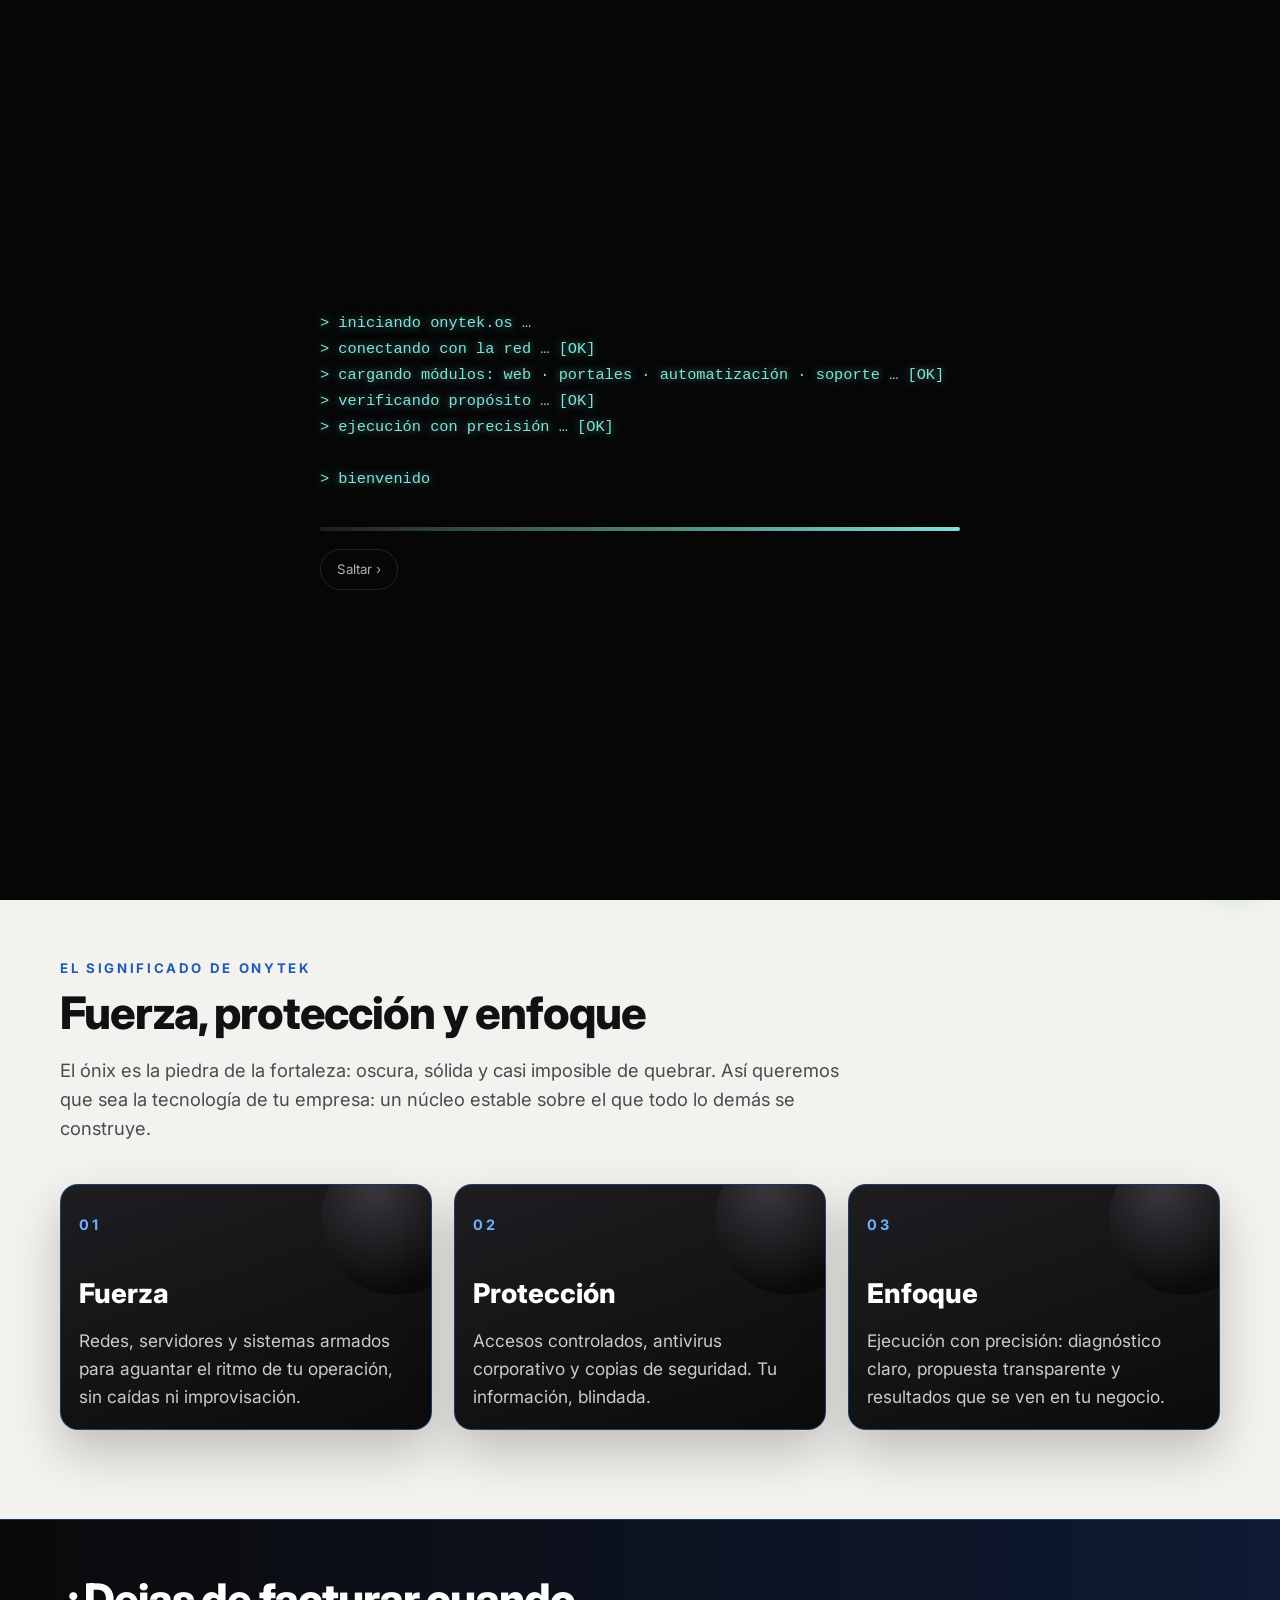
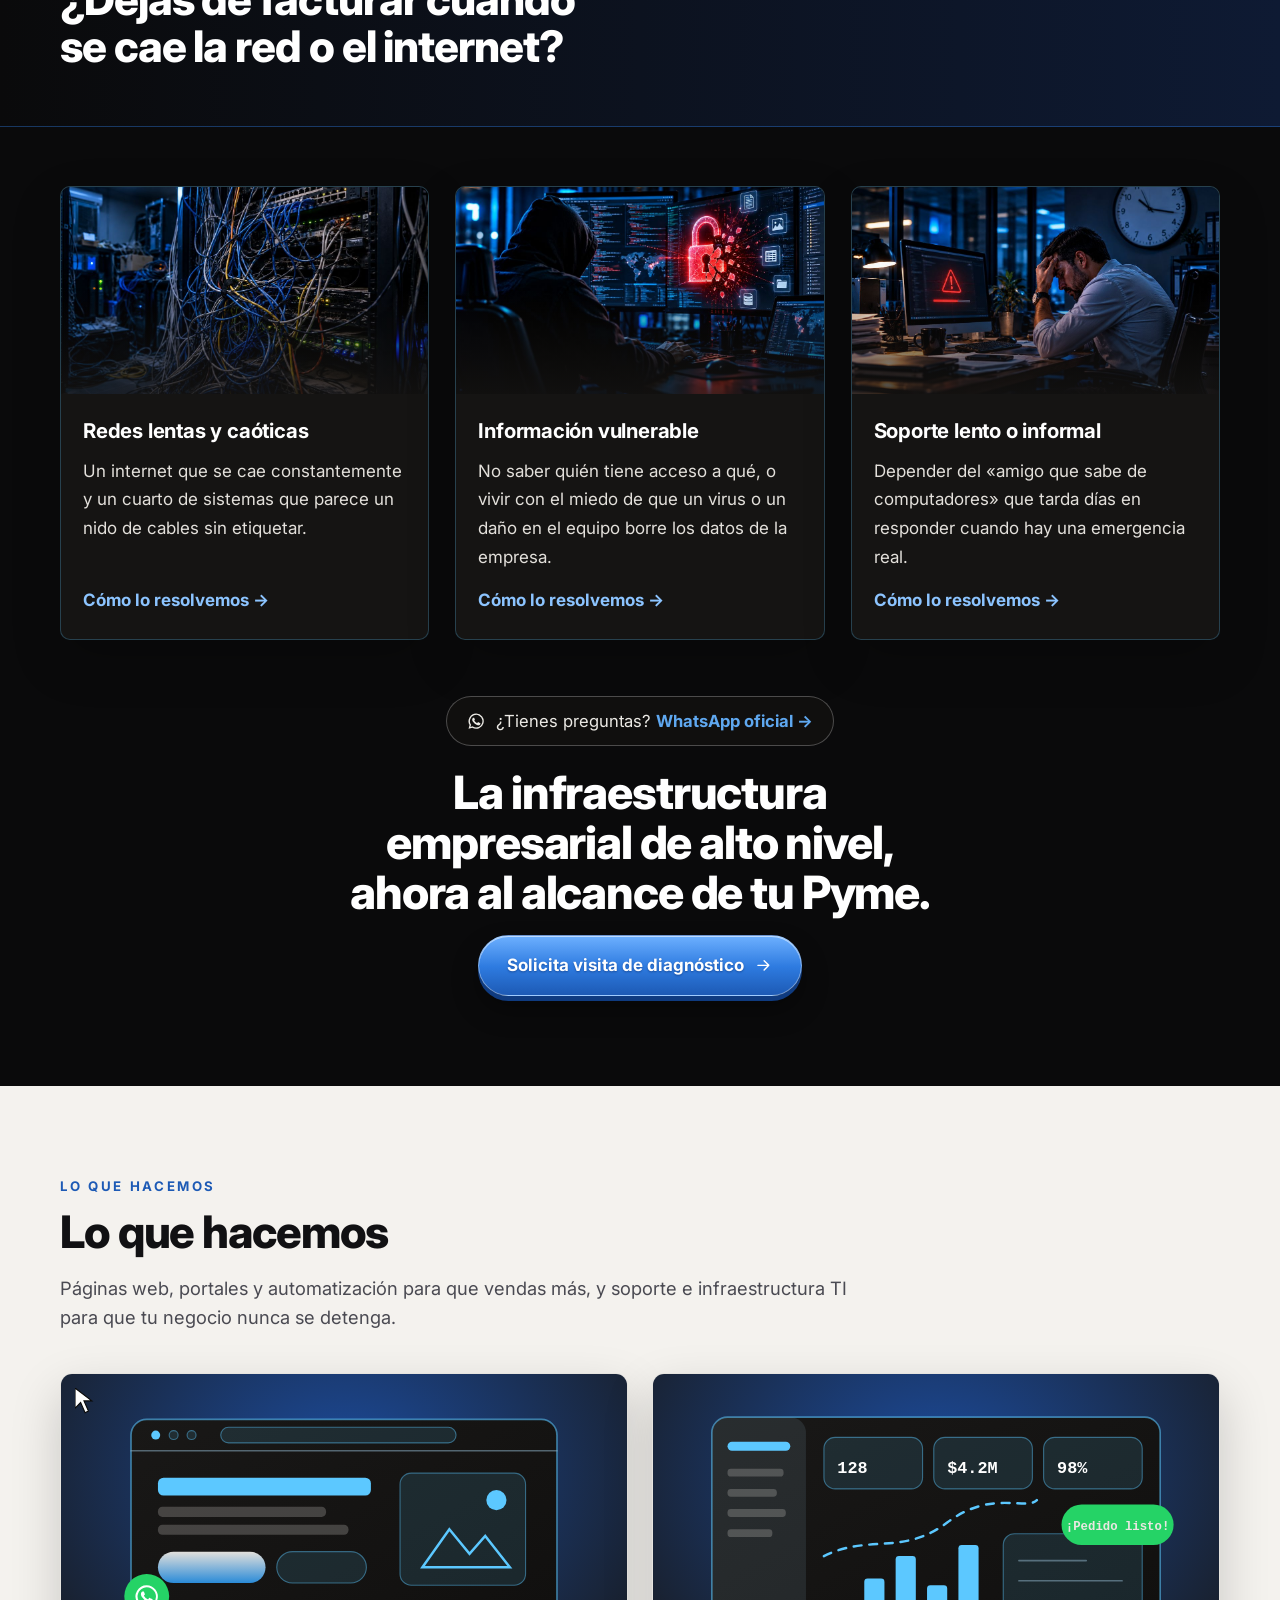
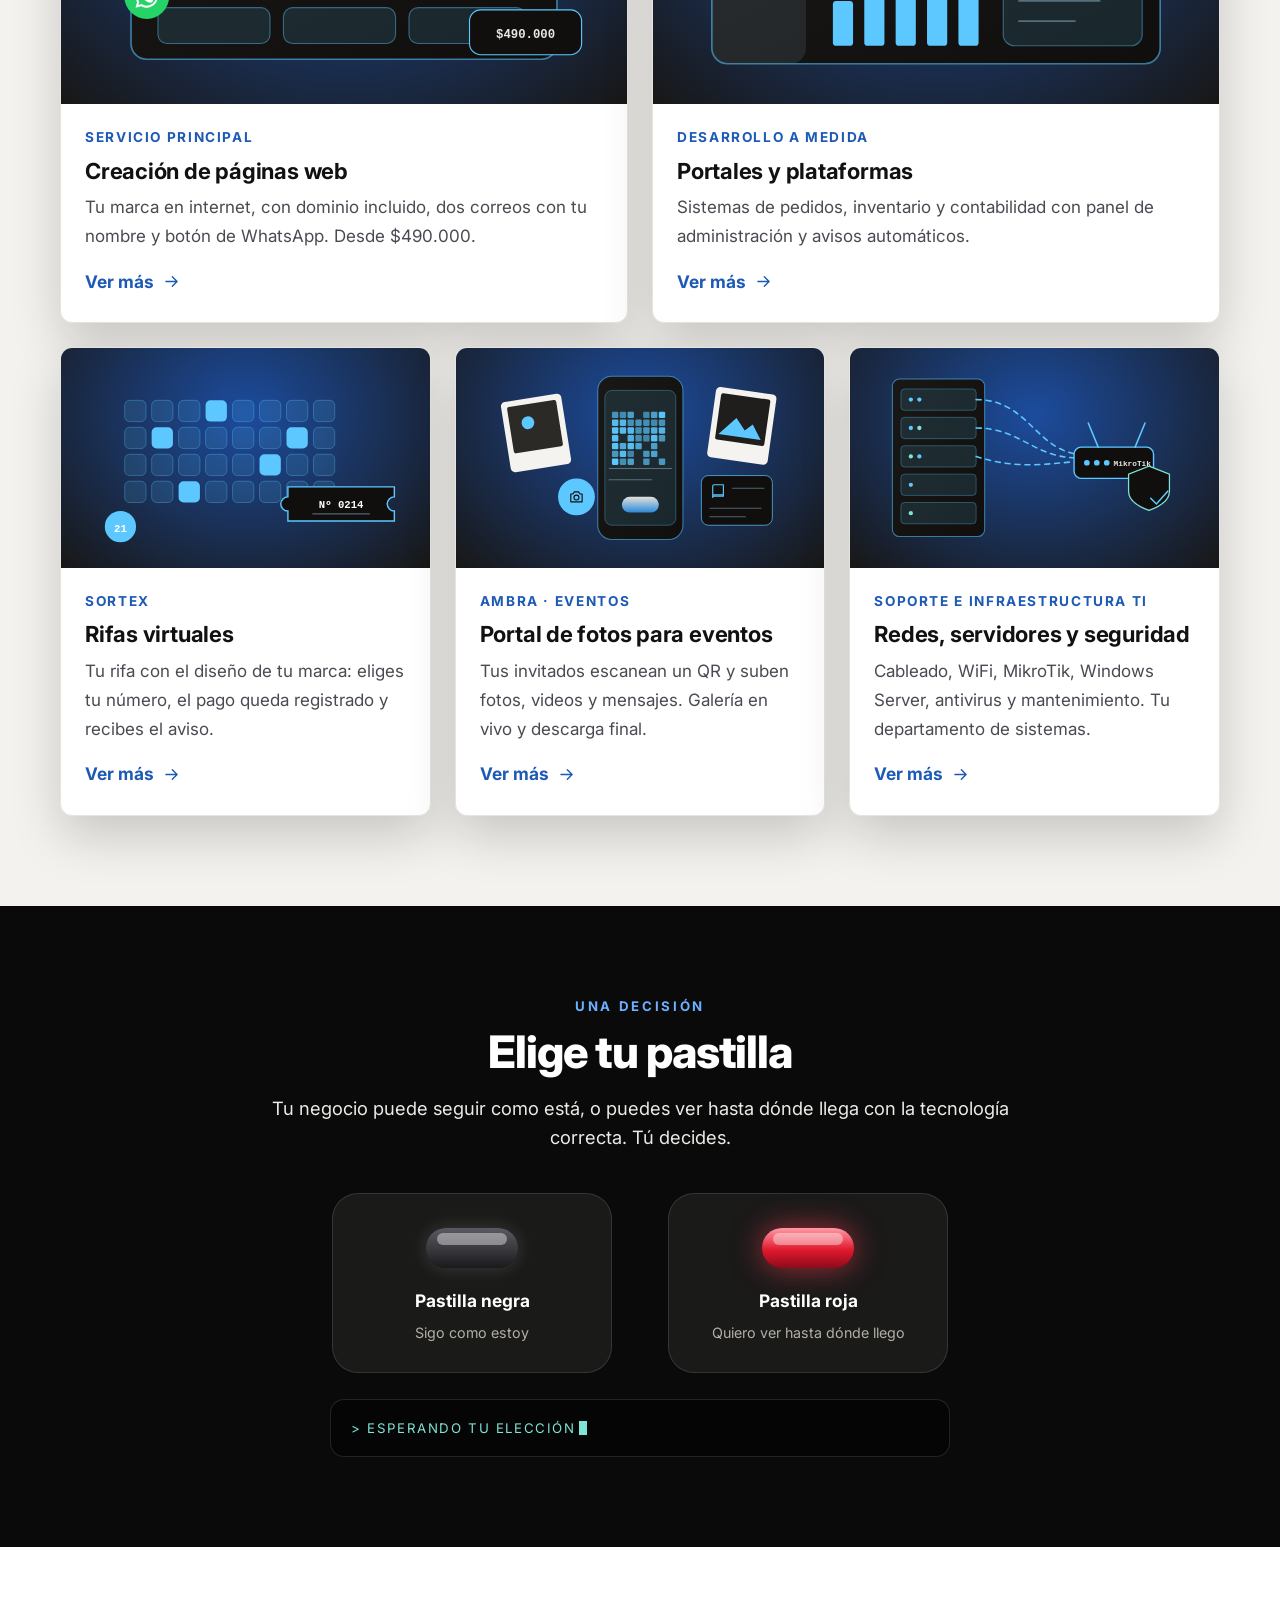
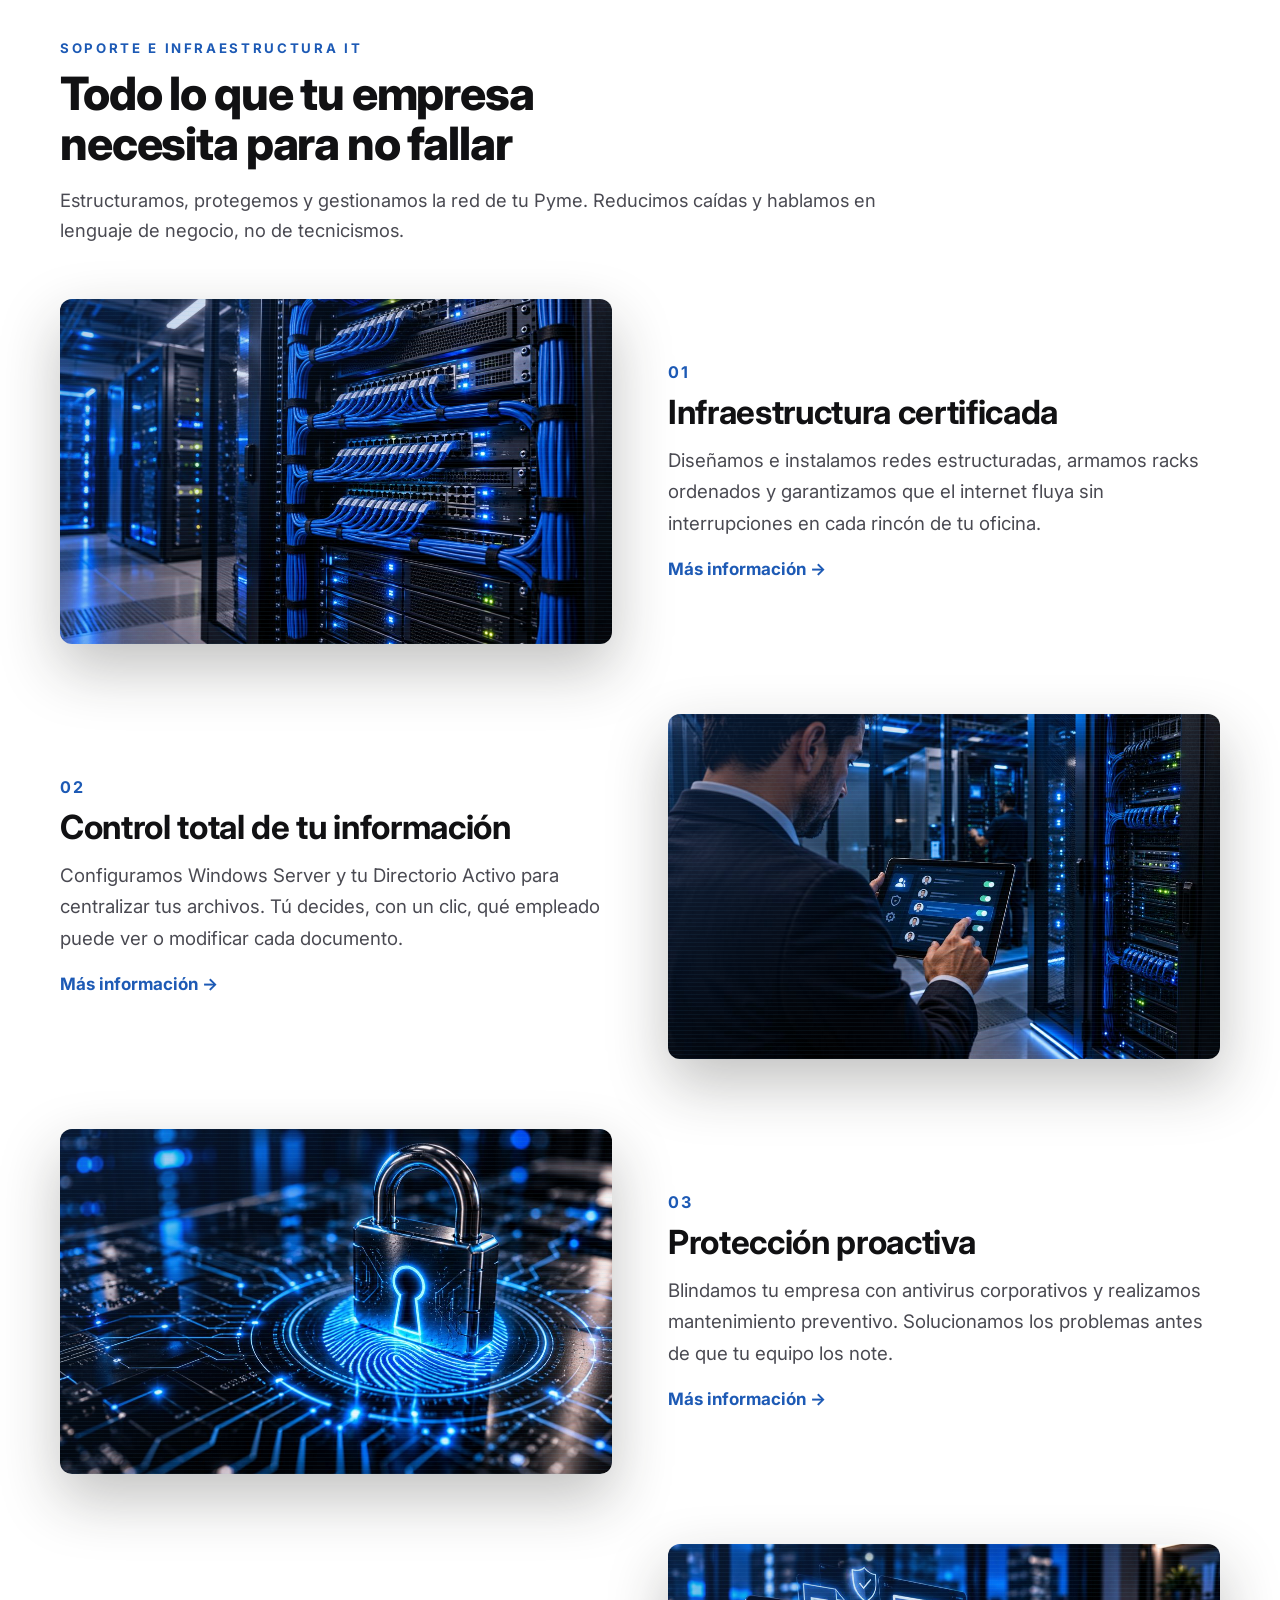
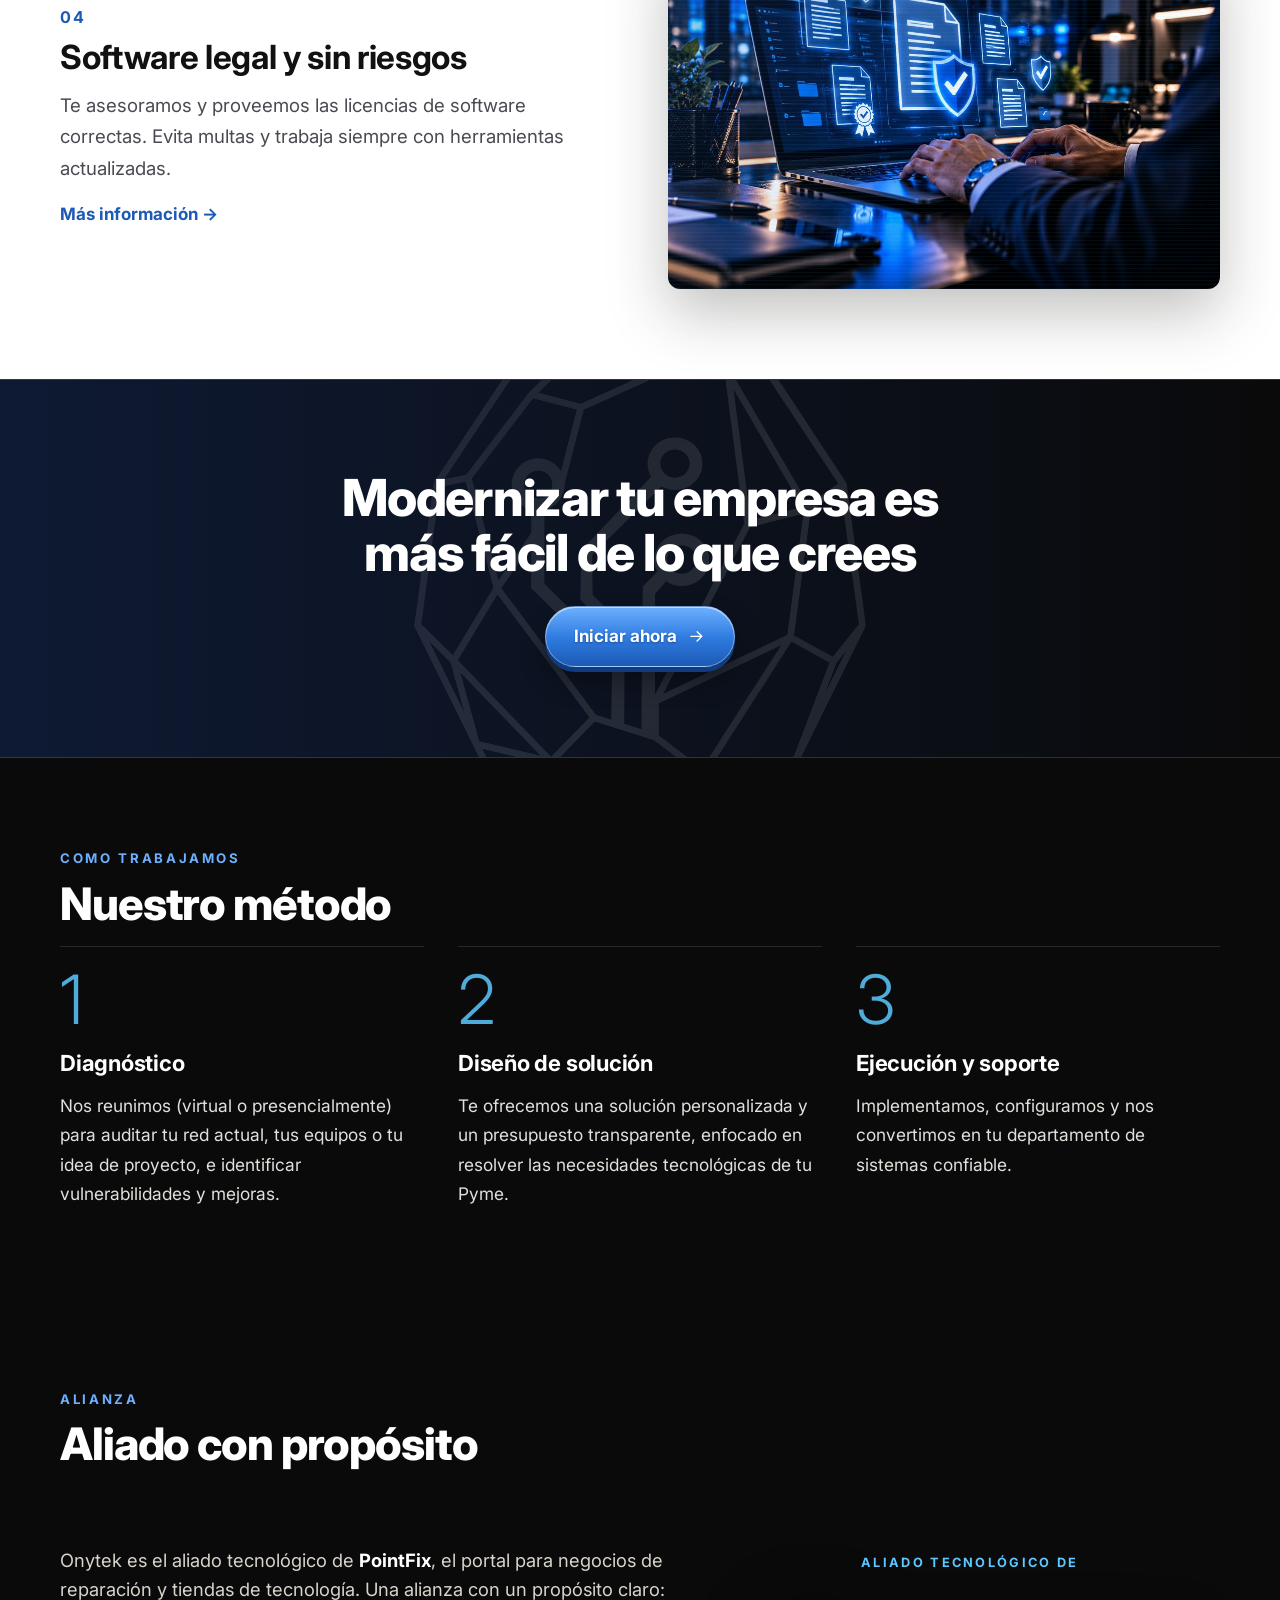
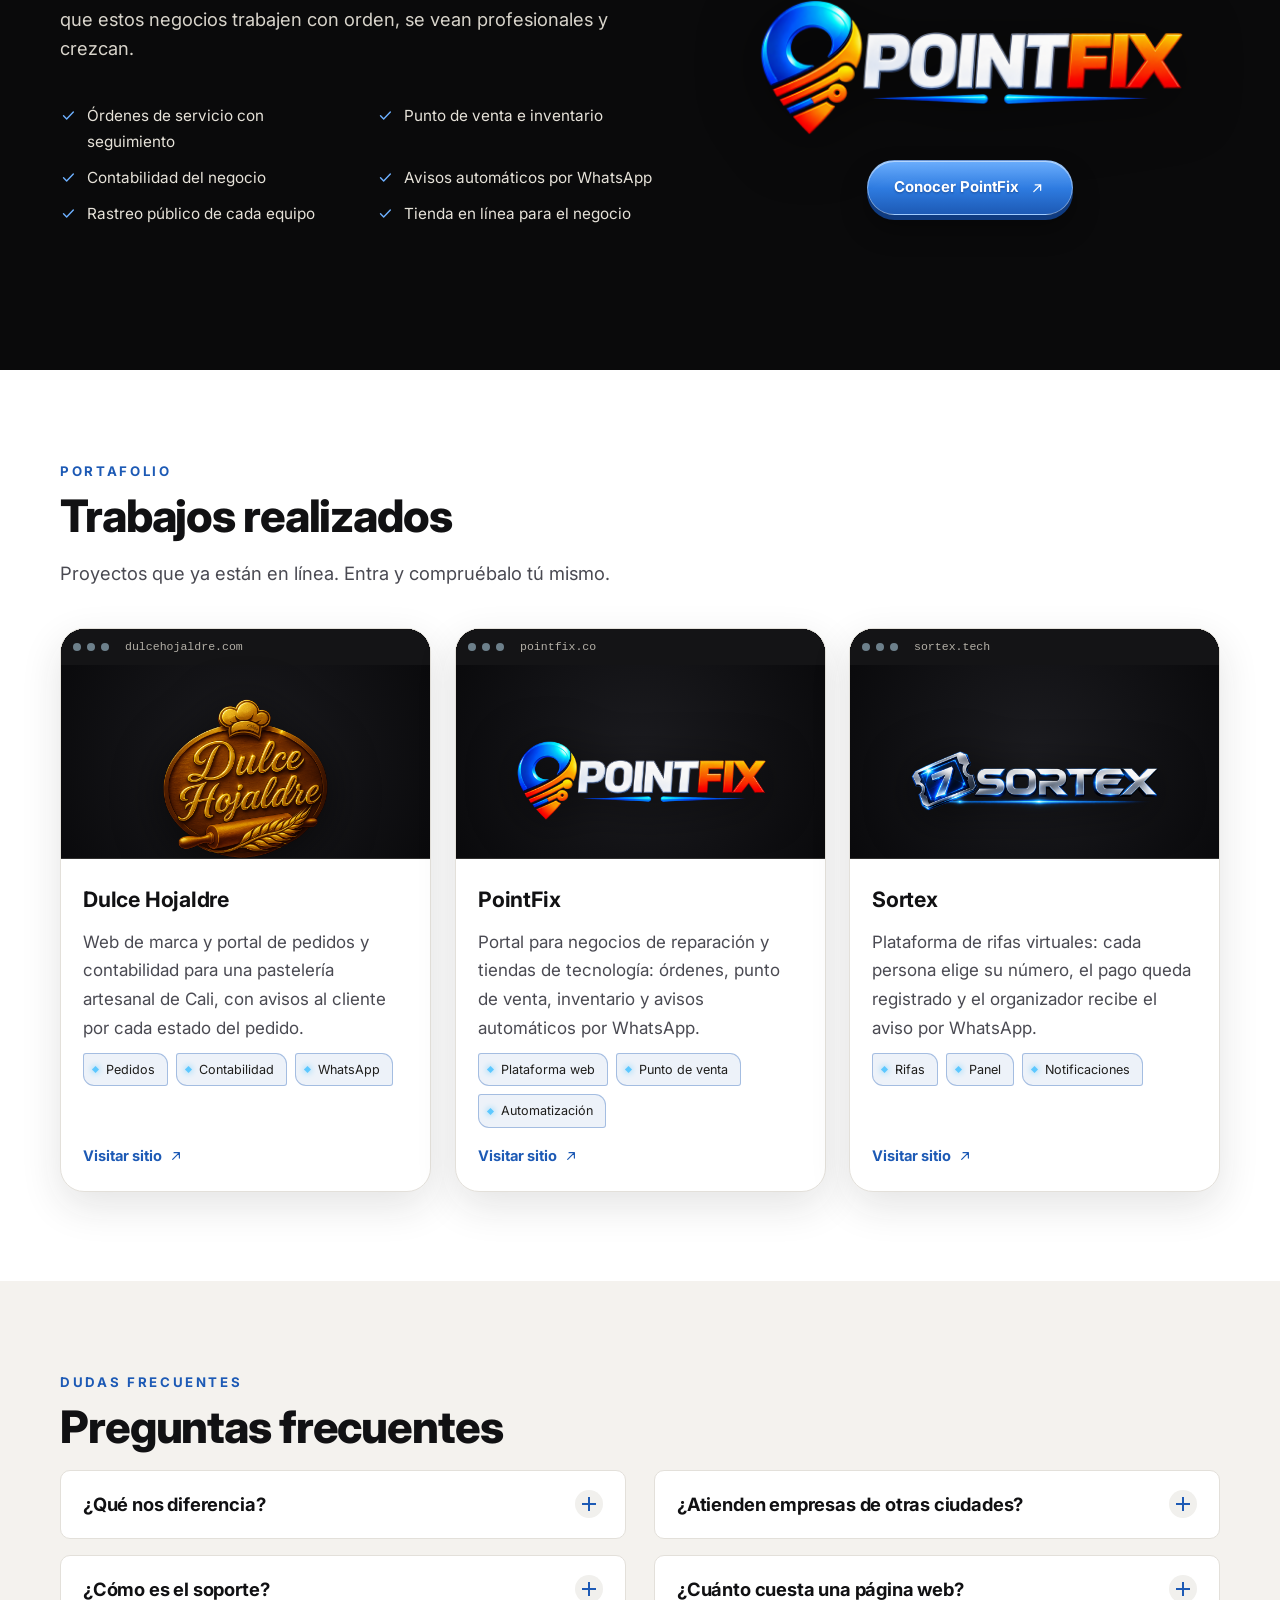
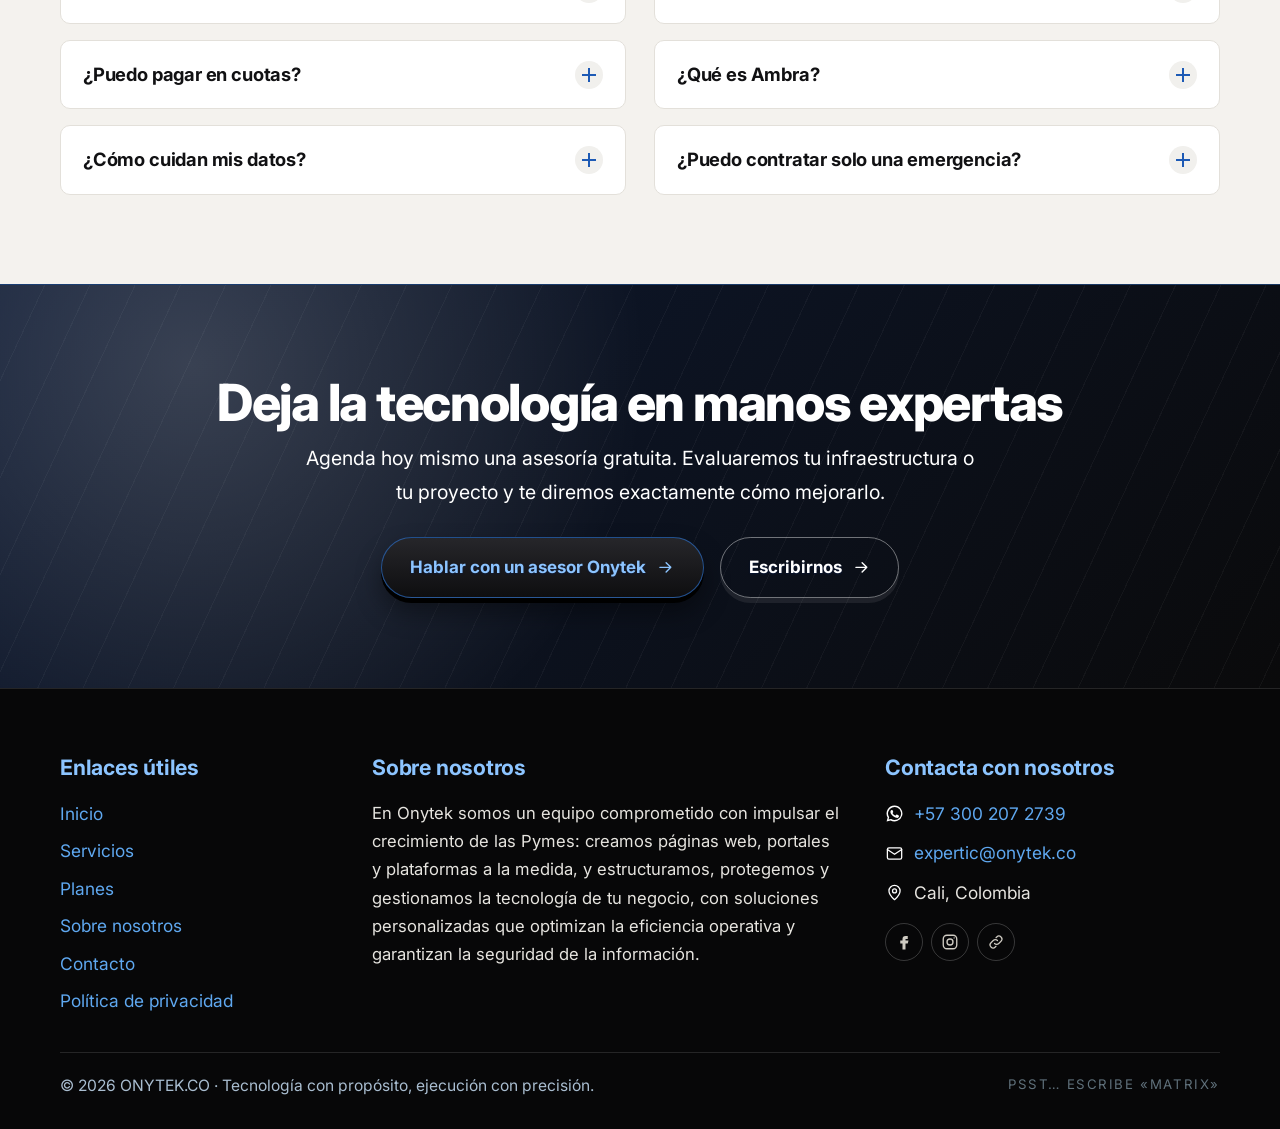
==== index.html @ 522a853d "Add files via upload" ====
<!doctype html>
<html lang="es">
<head>
<meta charset="utf-8">
<meta name="viewport" content="width=device-width,initial-scale=1,viewport-fit=cover">
<title>Onytek · Páginas web, portales y soporte TI para pymes</title>
<meta name="description" content="Onytek crea páginas web, portales a medida, rifas virtuales y portales de fotos para eventos, y da soporte TI e infraestructura a pymes desde Cali.">
<meta name="theme-color" content="#0A0A0B">
<link rel="canonical" href="https://www.onytek.co/">
<link rel="icon" type="image/png" href="assets/favicon.png">
<meta property="og:type" content="website"><meta property="og:title" content="Onytek · Páginas web, portales y soporte TI para pymes"><meta property="og:description" content="Onytek crea páginas web, portales a medida, rifas virtuales y portales de fotos para eventos, y da soporte TI e infraestructura a pymes desde Cali."><meta property="og:image" content="https://www.onytek.co/assets/crystal.png">
<link rel="preconnect" href="https://fonts.googleapis.com"><link rel="preconnect" href="https://fonts.gstatic.com" crossorigin>
<link rel="stylesheet" href="https://fonts.googleapis.com/css2?family=Inter:wght@400;500;600;700&family=display=swap">
<link rel="stylesheet" href="css/style.css">
<script>document.documentElement.className+=' js';</script>
<script type="application/ld+json">{"@context":"https://schema.org","@type":"ProfessionalService","name":"Onytek","url":"https://www.onytek.co/","slogan":"Tecnología con propósito, ejecución con precisión.","telephone":"+573002072739","email":"expertic@onytek.co","address":{"@type":"PostalAddress","addressLocality":"Cali","addressCountry":"CO"},"founder":{"@type":"Person","name":"Fabian Cardona"}}</script>
</head>
<body>
<svg width="0" height="0" style="position:absolute" aria-hidden="true">
  <defs>
    <symbol id="i-globe" viewBox="0 0 24 24" fill="none" stroke="currentColor" stroke-width="1.6" stroke-linecap="round" stroke-linejoin="round"><circle cx="12" cy="12" r="9"/><path d="M3 12h18M12 3c3 3.2 3 14.8 0 18M12 3c-3 3.2-3 14.8 0 18"/></symbol>
    <symbol id="i-portal" viewBox="0 0 24 24" fill="none" stroke="currentColor" stroke-width="1.6" stroke-linecap="round" stroke-linejoin="round"><rect x="3" y="4" width="18" height="16" rx="2"/><path d="M3 9h18M8 14h3M8 17h6M15 13l2 2 3-4"/></symbol>
    <symbol id="i-ticket" viewBox="0 0 24 24" fill="none" stroke="currentColor" stroke-width="1.6" stroke-linecap="round" stroke-linejoin="round"><path d="M3 8a2 2 0 0 0 0 4v0a2 2 0 0 1 0 4v1a1 1 0 0 0 1 1h16a1 1 0 0 0 1-1v-1a2 2 0 0 1 0-4v0a2 2 0 0 0 0-4V7a1 1 0 0 0-1-1H4a1 1 0 0 0-1 1z"/><path d="M14 6v2M14 11v2M14 16v2"/></symbol>
    <symbol id="i-shield" viewBox="0 0 24 24" fill="none" stroke="currentColor" stroke-width="1.6" stroke-linecap="round" stroke-linejoin="round"><path d="M12 3l8 3v6c0 4.500-3.400 8-8 9-4.600-1-8-4.500-8-9V6z"/><path d="M9 12l2 2 4-4"/></symbol>
    <symbol id="i-arrow" viewBox="0 0 24 24" fill="none" stroke="currentColor" stroke-width="1.8" stroke-linecap="round" stroke-linejoin="round"><path d="M5 12h14M13 6l6 6-6 6"/></symbol>
    <symbol id="i-wa" viewBox="0 0 24 24" fill="currentColor"><path d="M12 2a10 10 0 0 0-8.600 15.100L2 22l5-1.300A10 10 0 1 0 12 2zm0 18.200a8.200 8.200 0 0 1-4.200-1.200l-.3-.2-3 .8.8-2.900-.2-.3A8.200 8.200 0 1 1 12 20.200zm4.500-6.100c-.2-.1-1.500-.7-1.700-.8s-.4-.1-.6.100-.7.800-.8 1-.3.200-.5.100a6.700 6.700 0 0 1-3.300-2.900c-.3-.4.2-.4.7-1.300a.5.5 0 0 0 0-.5l-.8-1.900c-.2-.5-.4-.4-.6-.4h-.5a1 1 0 0 0-.7.300 3 3 0 0 0-.9 2.200 5.200 5.200 0 0 0 1.100 2.800 11.800 11.800 0 0 0 4.500 4c1.700.7 2.300.8 3.200.7a2.700 2.700 0 0 0 1.800-1.300 2.200 2.200 0 0 0 .2-1.300c-.1-.1-.3-.2-.5-.3z"/></symbol>
    <symbol id="i-mail" viewBox="0 0 24 24" fill="none" stroke="currentColor" stroke-width="1.6" stroke-linecap="round" stroke-linejoin="round"><rect x="3" y="5" width="18" height="14" rx="2"/><path d="M3 7l9 6 9-6"/></symbol>
    <symbol id="i-pin" viewBox="0 0 24 24" fill="none" stroke="currentColor" stroke-width="1.6" stroke-linecap="round" stroke-linejoin="round"><path d="M12 21s7-6.100 7-11a7 7 0 0 0-14 0c0 4.900 7 11 7 11z"/><circle cx="12" cy="10" r="2.500"/></symbol>
    <symbol id="i-link" viewBox="0 0 24 24" fill="none" stroke="currentColor" stroke-width="1.6" stroke-linecap="round" stroke-linejoin="round"><path d="M10 14a4 4 0 0 0 5.700 0l3-3a4 4 0 0 0-5.700-5.700l-1 1"/><path d="M14 10a4 4 0 0 0-5.700 0l-3 3a4 4 0 0 0 5.700 5.700l1-1"/></symbol>
    <symbol id="i-check" viewBox="0 0 24 24" fill="none" stroke="currentColor" stroke-width="2" stroke-linecap="round" stroke-linejoin="round"><path d="M5 12.500l4.500 4.500L19 7"/></symbol>
    <symbol id="i-ext" viewBox="0 0 24 24" fill="none" stroke="currentColor" stroke-width="1.8" stroke-linecap="round" stroke-linejoin="round"><path d="M7 17L17 7M9 7h8v8"/></symbol>
    <symbol id="i-bolt" viewBox="0 0 24 24" fill="none" stroke="currentColor" stroke-width="1.7" stroke-linecap="round" stroke-linejoin="round"><path d="M13 2L4 14h7l-1 8 9-12h-7z"/></symbol>
    <symbol id="i-rack" viewBox="0 0 24 24" fill="none" stroke="currentColor" stroke-width="1.6" stroke-linecap="round" stroke-linejoin="round"><rect x="4" y="3" width="16" height="5" rx="1"/><rect x="4" y="10" width="16" height="5" rx="1"/><rect x="4" y="17" width="16" height="4" rx="1"/><path d="M7 5.5h.01M7 12.5h.01M7 19h.01"/></symbol>
    <symbol id="i-router" viewBox="0 0 24 24" fill="none" stroke="currentColor" stroke-width="1.6" stroke-linecap="round" stroke-linejoin="round"><rect x="3" y="13" width="18" height="7" rx="2"/><path d="M7 16.5h.01M11 16.5h.01M8 13V9M16 13V9M5 6a10 10 0 0 1 14 0"/></symbol>
    <symbol id="i-key" viewBox="0 0 24 24" fill="none" stroke="currentColor" stroke-width="1.6" stroke-linecap="round" stroke-linejoin="round"><circle cx="8" cy="12" r="4"/><path d="M12 12h9M18 12v3M15 12v2"/></symbol>
    <symbol id="i-bug" viewBox="0 0 24 24" fill="none" stroke="currentColor" stroke-width="1.6" stroke-linecap="round" stroke-linejoin="round"><path d="M8 8a4 4 0 0 1 8 0v6a4 4 0 0 1-8 0zM8 11H4M20 11h-4M8 15H4M20 15h-4M12 10v8M9 4l1.500 2M15 4l-1.500 2"/></symbol>
    <symbol id="i-lic" viewBox="0 0 24 24" fill="none" stroke="currentColor" stroke-width="1.6" stroke-linecap="round" stroke-linejoin="round"><rect x="4" y="3" width="16" height="18" rx="2"/><path d="M8 8h8M8 12h8M8 16h4"/></symbol>
    <symbol id="i-pc" viewBox="0 0 24 24" fill="none" stroke="currentColor" stroke-width="1.6" stroke-linecap="round" stroke-linejoin="round"><rect x="3" y="4" width="18" height="12" rx="2"/><path d="M8 20h8M12 16v4"/></symbol>
    <symbol id="i-qr" viewBox="0 0 24 24" fill="none" stroke="currentColor" stroke-width="1.6" stroke-linecap="round" stroke-linejoin="round"><rect x="3" y="3" width="7" height="7"/><rect x="14" y="3" width="7" height="7"/><rect x="3" y="14" width="7" height="7"/><path d="M14 14h3v3h-3zM20 14v.01M14 20h3M20 17v4"/></symbol>
    <symbol id="i-cam" viewBox="0 0 24 24" fill="none" stroke="currentColor" stroke-width="1.6" stroke-linecap="round" stroke-linejoin="round"><path d="M4 8h3l2-3h6l2 3h3v11H4z"/><circle cx="12" cy="13" r="3.500"/></symbol>
    <symbol id="i-chart" viewBox="0 0 24 24" fill="none" stroke="currentColor" stroke-width="1.6" stroke-linecap="round" stroke-linejoin="round"><path d="M4 20V4M4 20h16M8 16v-5M12 16V8M16 16v-7"/></symbol>
    <symbol id="i-bell" viewBox="0 0 24 24" fill="none" stroke="currentColor" stroke-width="1.6" stroke-linecap="round" stroke-linejoin="round"><path d="M6 17v-6a6 6 0 0 1 12 0v6l2 2H4zM10 21h4"/></symbol>
    <symbol id="i-coin" viewBox="0 0 24 24" fill="none" stroke="currentColor" stroke-width="1.6" stroke-linecap="round" stroke-linejoin="round"><circle cx="12" cy="12" r="9"/><path d="M12 7v10M9.500 9.500c0-1 1-1.700 2.500-1.700s2.500.7 2.500 1.700-1 1.500-2.500 1.700-2.500.8-2.500 2 1 1.800 2.500 1.800 2.500-.7 2.500-1.800"/></symbol>
    <symbol id="i-mobile" viewBox="0 0 24 24" fill="none" stroke="currentColor" stroke-width="1.6" stroke-linecap="round" stroke-linejoin="round"><rect x="7" y="2" width="10" height="20" rx="2"/><path d="M11 18h2"/></symbol>
    <symbol id="i-search" viewBox="0 0 24 24" fill="none" stroke="currentColor" stroke-width="1.6" stroke-linecap="round" stroke-linejoin="round"><circle cx="11" cy="11" r="7"/><path d="M20 20l-4-4"/></symbol>
    <symbol id="i-users" viewBox="0 0 24 24" fill="none" stroke="currentColor" stroke-width="1.6" stroke-linecap="round" stroke-linejoin="round"><circle cx="9" cy="8" r="3.500"/><path d="M2 20a7 7 0 0 1 14 0M17 5a3.500 3.500 0 0 1 0 6.500M22 20a6 6 0 0 0-4-5.600"/></symbol>
    <symbol id="i-zip" viewBox="0 0 24 24" fill="none" stroke="currentColor" stroke-width="1.6" stroke-linecap="round" stroke-linejoin="round"><path d="M12 3v12M7 11l5 5 5-5M4 21h16"/></symbol>
    <symbol id="i-slide" viewBox="0 0 24 24" fill="none" stroke="currentColor" stroke-width="1.6" stroke-linecap="round" stroke-linejoin="round"><rect x="3" y="4" width="18" height="12" rx="2"/><path d="M7 20h10M12 16v4M10 8l5 3-5 3z"/></symbol>
    <symbol id="i-book" viewBox="0 0 24 24" fill="none" stroke="currentColor" stroke-width="1.6" stroke-linecap="round" stroke-linejoin="round"><path d="M4 5a2 2 0 0 1 2-2h13v16H6a2 2 0 0 0-2 2zM4 19a2 2 0 0 1 2-2h13"/></symbol>
    <symbol id="i-lock" viewBox="0 0 24 24" fill="none" stroke="currentColor" stroke-width="1.6" stroke-linecap="round" stroke-linejoin="round"><rect x="5" y="11" width="14" height="10" rx="2"/><path d="M8 11V8a4 4 0 0 1 8 0v3"/></symbol>
    <symbol id="i-store" viewBox="0 0 24 24" fill="none" stroke="currentColor" stroke-width="1.6" stroke-linecap="round" stroke-linejoin="round"><path d="M4 9l1.500-5h13L20 9M4 9v11h16V9M4 9a3 3 0 0 0 5.300 2 3 3 0 0 0 5.400 0A3 3 0 0 0 20 9M10 20v-5h4v5"/></symbol>
    <symbol id="i-wifi" viewBox="0 0 24 24" fill="none" stroke="currentColor" stroke-width="1.6" stroke-linecap="round" stroke-linejoin="round"><path d="M2 9a15 15 0 0 1 20 0M5 12.500a10 10 0 0 1 14 0M8.500 16a5 5 0 0 1 7 0M12 19.500h.01"/></symbol>
    <linearGradient id="gN" x1="0" y1="0" x2="1" y2="1"><stop offset="0" stop-color="#191817"/><stop offset="1" stop-color="#100F0E"/></linearGradient>
    <linearGradient id="gB" x1="0" y1="0" x2="0" y2="1"><stop offset="0" stop-color="#E3E0DB"/><stop offset="1" stop-color="#2A8BD8"/></linearGradient>
  <symbol id="i-fb" viewBox="0 0 24 24" fill="currentColor"><path d="M14 8h3V4h-3a4 4 0 0 0-4 4v2H7v4h3v8h4v-8h3l1-4h-4V8.500c0-.3.200-.5.500-.5z"/></symbol>
<symbol id="i-ig" viewBox="0 0 24 24" fill="none" stroke="currentColor" stroke-width="1.8" stroke-linecap="round" stroke-linejoin="round"><rect x="3" y="3" width="18" height="18" rx="5"/><circle cx="12" cy="12" r="4"/><path d="M17.500 6.500h.01"/></symbol>
</defs>
</svg>
<a class="skip" href="#contenido">Saltar al contenido</a>
<div id="boot" role="status" aria-live="polite" hidden><div class="boot-in"><pre id="bootlog" aria-hidden="true"></pre><div class="boot-bar" aria-hidden="true"><i id="bootbar"></i></div><button id="bootskip" type="button">Saltar ›</button></div></div>
<canvas id="rain" aria-hidden="true"></canvas><div class="veil" aria-hidden="true"></div><div class="spot" id="spot" aria-hidden="true"></div><div class="topbar" id="topbar" aria-hidden="true"><i></i></div>
<header class="nav" id="nav"><div class="wrap nav-in">
<a class="brand" href="index.html" aria-label="Onytek, inicio"><img src="assets/logo-h.png" alt="Onytek" width="1200" height="220"></a>
<nav class="links" id="links" aria-label="Principal"><a href="index.html">Inicio</a><a href="servicios.html">Servicios</a><a href="planes.html">Planes</a><a href="sobre-nosotros.html">Sobre nosotros</a><a href="contacto.html">Contacto</a></nav>
<div class="soc"><a href="https://beacons.ai/fabcaral" target="_blank" rel="noopener" aria-label="Facebook y redes de Onytek"><svg class="ic "><use href="#i-fb"/></svg></a><a href="https://beacons.ai/fabcaral" target="_blank" rel="noopener" aria-label="Instagram y redes de Onytek"><svg class="ic "><use href="#i-ig"/></svg></a></div>
<a class="btn btn-sm" href="contacto.html"><span>Contáctenos</span></a>
<button class="burger" id="burger" type="button" aria-label="Abrir menú" aria-expanded="false" aria-controls="links"><i></i><i></i><i></i></button>
</div></header>
<main id="contenido">
<section class="hero" id="inicio">
  <div class="wrap hero-grid">
    <div class="hero-copy">
      <p class="eyebrow">ONYTEK · NÚCLEO TECNOLÓGICO</p>
      <h1 class="h1o" id="h1g">Tecnología <em>con propósito,</em> ejecución con precisión.</h1>
      <p class="sub">Creamos <b>páginas web</b>, <b>portales a medida</b> y <b>rifas virtuales</b>, y cuidamos la tecnología de tu negocio con <b>soporte TI</b>. Desde Cali, para pymes que quieren avanzar sin dolores de cabeza.</p>
      <div class="cta-row">
        <a class="btn" href="https://wa.me/573002072739?text=Hola%20Onytek%2C%20quiero%20cotizar%20un%20proyecto." target="_blank" rel="noopener"><svg class="ic"><use href="#i-wa"/></svg><span>Cotizar por WhatsApp</span></a>
        <a class="btn ghost" href="servicios.html"><span>Ver lo que hacemos</span><svg class="ic arr"><use href="#i-arrow"/></svg></a>
      </div>
    </div>

    <div class="core gem-stage" id="gemstage" aria-hidden="true"><div class="halo"></div><div class="ring r1"><i></i></div><div class="ring r2"><i></i></div><div class="ring r3"><i></i></div>
<div class="orb iso" id="gem"><img src="assets/isotipo.png" alt="" width="700" height="800"><i class="wv"></i><i class="wv w2"></i><svg class="veins" style="display:none" viewBox="0 0 400 400" preserveAspectRatio="xMidYMid slice"><g class="vg"><path d="M-40 110C70 60 140 190 250 140S380 70 450 130" /><path d="M-40 205C50 180 140 270 230 232S360 190 450 250" class="t"/><path d="M-40 300C100 340 170 262 270 310S390 360 450 318"/><path d="M-40 40C60 20 120 80 210 50S350 20 450 60" class="t"/><path d="M-40 370C80 350 150 400 250 372S380 340 450 380" class="t"/></g></svg><span class="nuc"></span><span class="spec"></span><span class="rim"></span></div>
<span class="cc c1"><svg class="ic"><use href="#i-globe"/></svg><b>Web</b></span><span class="cc c2"><svg class="ic"><use href="#i-portal"/></svg><b>Portales</b></span><span class="cc c3"><svg class="ic"><use href="#i-shield"/></svg><b>Soporte TI</b></span><span class="cc c4"><svg class="ic"><use href="#i-bolt"/></svg><b>Automatización</b></span></div>
  </div>

  <div class="wrap">
    <div class="hud glass">
      <a class="hud-i" href="servicios.html"><svg class="ic big"><use href="#i-globe"/></svg><div><b>Páginas web</b><span>$490.000 · dominio y 2 correos incluidos</span></div></a>
      <a class="hud-i" href="index.html#trabajos"><svg class="ic big"><use href="#i-portal"/></svg><div><b>Portales a medida</b><span>PointFix · Dulce Hojaldre · Sortex</span></div></a>
      <a class="hud-i" href="servicios.html"><svg class="ic big"><use href="#i-shield"/></svg><div><b>Soporte TI y redes</b><span>para pymes · diagnóstico gratuito</span></div></a>
      <a class="hud-go" href="#pastilla" aria-label="Seguir bajando"><svg class="ic"><use href="#i-arrow"/></svg></a>
    </div>
  </div>
</section>
<section class="sec paper onyxsec" id="onyx"><div class="wrap">
<p class="eyebrow rv">EL SIGNIFICADO DE ONYTEK</p>
<h2 class="hd rv">Fuerza, protección y enfoque</h2>
<p class="lead rv">El ónix es la piedra de la fortaleza: oscura, sólida y casi imposible de quebrar. Así queremos que sea la tecnología de tu empresa: un núcleo estable sobre el que todo lo demás se construye.</p>
<div class="trio rv"><div class="tcard" data-tilt><b>01</b><h3>Fuerza</h3><p>Redes, servidores y sistemas armados para aguantar el ritmo de tu operación, sin caídas ni improvisación.</p></div>
<div class="tcard" data-tilt><b>02</b><h3>Protección</h3><p>Accesos controlados, antivirus corporativo y copias de seguridad. Tu información, blindada.</p></div>
<div class="tcard" data-tilt><b>03</b><h3>Enfoque</h3><p>Ejecución con precisión: diagnóstico claro, propuesta transparente y resultados que se ven en tu negocio.</p></div></div>
</div></section>
<section class="band"><div class="wrap"><h2 class="rv">¿Dejas de facturar cuando se cae la red o el internet?</h2></div></section>
<section class="sec dk" style="padding-top:60px"><div class="wrap">
<div class="probs3">
<a class="pcard rv" data-tilt href="servicios.html#infra"><div class="ph"><img src="assets/ph-cables-bad.jpg" alt="Rack de datos con cables desordenados" loading="lazy"></div><div class="pb"><h4>Redes lentas y caóticas</h4><p>Un internet que se cae constantemente y un cuarto de sistemas que parece un nido de cables sin etiquetar.</p><span class="lnk">Cómo lo resolvemos →</span></div></a>
<a class="pcard rv" data-tilt href="servicios.html#infra"><div class="ph"><img src="assets/ph-hacker.jpg" alt="Amenazas de ciberseguridad para empresas" loading="lazy"></div><div class="pb"><h4>Información vulnerable</h4><p>No saber quién tiene acceso a qué, o vivir con el miedo de que un virus o un daño en el equipo borre los datos de la empresa.</p><span class="lnk">Cómo lo resolvemos →</span></div></a>
<a class="pcard rv" data-tilt href="servicios.html#infra"><div class="ph"><img src="assets/ph-stress.jpg" alt="Empresario abrumado por un soporte lento" loading="lazy"></div><div class="pb"><h4>Soporte lento o informal</h4><p>Depender del «amigo que sabe de computadores» que tarda días en responder cuando hay una emergencia real.</p><span class="lnk">Cómo lo resolvemos →</span></div></a>
</div>
<div class="center rv" style="margin-top:56px"><p class="askbar"><svg class="ic "><use href="#i-wa"/></svg><span>¿Tienes preguntas? <a href="https://wa.me/573002072739?text=Hola%20Onytek%2C%20tengo%20una%20pregunta." target="_blank" rel="noopener">WhatsApp oficial →</a></span></p>
<h2 class="plain" style="max-width:24ch;margin-inline:auto">La infraestructura empresarial de alto nivel, ahora al alcance de tu Pyme.</h2>
<a class="btn " href="https://wa.me/573002072739?text=Hola%20Onytek%2C%20quiero%20solicitar%20una%20visita%20de%20diagn%C3%B3stico." target="_blank" rel="noopener"><span>Solicita visita de diagnóstico</span><svg class="ic arr"><use href="#i-arrow"/></svg></a></div>
</div></section>

<section class="sec paper" id="servicios"><div class="wrap">
<p class="eyebrow mono rv">LO QUE HACEMOS</p><h2 class="hd rv">Lo que hacemos</h2>
<p class="lead rv">Páginas web, portales y automatización para que vendas más, y soporte e infraestructura TI para que tu negocio nunca se detenga.</p>
<div class="svc5">
<a class="scard rv" data-tilt href="servicios.html#web"><div class="vis"><svg class="sc" viewBox="0 0 480 270" aria-hidden="true">
<rect x="50" y="28" width="380" height="214" rx="14" class="s-win"/><path d="M50 56h380" class="s-st dim"/><circle cx="72" cy="42" r="4" class="s-ac"/><circle cx="88" cy="42" r="4" class="s-dim"/><circle cx="104" cy="42" r="4" class="s-dim"/>
<rect x="130" y="35" width="210" height="14" rx="7" class="s-dim"/>
<rect x="74" y="80" width="190" height="16" rx="5" class="s-ac gr2"/><rect x="74" y="106" width="150" height="9" rx="4" class="s-ln"/><rect x="74" y="122" width="170" height="9" rx="4" class="s-ln"/>
<rect x="74" y="146" width="96" height="28" rx="14" fill="url(#gB)" class="pulse"/><rect x="180" y="146" width="80" height="28" rx="14" class="s-dim"/>
<rect x="290" y="76" width="112" height="100" rx="10" class="s-dim"/><path d="M310 160l24-34 18 22 14-16 22 28z" class="s-st"/><circle cx="376" cy="100" r="9" class="s-ac"/>
<rect x="74" y="196" width="100" height="32" rx="8" class="s-dim"/><rect x="186" y="196" width="100" height="32" rx="8" class="s-dim"/><rect x="298" y="196" width="104" height="32" rx="8" class="s-dim"/>
<g class="fl"><rect x="352" y="198" width="100" height="40" rx="10" fill="#100F0E" stroke="#5CC8FF"/><text x="402" y="223" text-anchor="middle" class="s-tx">$490.000</text></g>
<g class="fl d2"><circle cx="64" cy="186" r="20" fill="#25D366"/><use href="#i-wa" x="52" y="174" width="24" height="24" color="#FFFFFF"/></g>
<path class="cursor" d="M0 0l0 18 5-5 4 9 3-1.500-4-9 7 0z" fill="#FFFFFF" stroke="#090908"/>
</svg></div><div class="sb"><span class="tg">SERVICIO PRINCIPAL</span><h3>Creación de páginas web</h3><p>Tu marca en internet, con dominio incluido, dos correos con tu nombre y botón de WhatsApp. Desde $490.000.</p><span class="go">Ver más <svg class="ic "><use href="#i-arrow"/></svg></span></div></a>
<a class="scard rv" data-tilt href="servicios.html#portales"><div class="vis"><svg class="sc" viewBox="0 0 480 270" aria-hidden="true">
<rect x="40" y="26" width="400" height="220" rx="14" class="s-win"/><rect x="40" y="26" width="84" height="220" rx="14" class="s-bar"/>
<rect x="54" y="48" width="56" height="8" rx="4" class="s-ac"/><rect x="54" y="72" width="50" height="7" rx="3" class="s-ln"/><rect x="54" y="90" width="44" height="7" rx="3" class="s-ln"/><rect x="54" y="108" width="52" height="7" rx="3" class="s-ln"/><rect x="54" y="126" width="40" height="7" rx="3" class="s-ln"/>
<rect x="140" y="44" width="88" height="46" rx="10" class="s-dim"/><rect x="238" y="44" width="88" height="46" rx="10" class="s-dim"/><rect x="336" y="44" width="88" height="46" rx="10" class="s-dim"/>
<text x="152" y="76" class="s-tx big">128</text><text x="250" y="76" class="s-tx big">$4.2M</text><text x="348" y="76" class="s-tx big">98%</text>
<g class="bars"><rect x="148" y="190" width="18" height="40" rx="3" class="s-ac gr"/><rect x="176" y="170" width="18" height="60" rx="3" class="s-ac gr d2"/><rect x="204" y="150" width="18" height="80" rx="3" class="s-ac gr d3"/><rect x="232" y="176" width="18" height="54" rx="3" class="s-ac gr d4"/><rect x="260" y="140" width="18" height="90" rx="3" class="s-ac gr"/></g>
<path d="M140 150C180 130 210 150 250 120S320 110 330 100" class="s-st dash" /><rect x="300" y="130" width="124" height="100" rx="10" class="s-dim"/>
<path d="M314 154h60M314 172h92M314 190h72M314 208h50" class="s-st dim"/>
<g class="fl"><rect x="352" y="104" width="100" height="36" rx="18" fill="#25D366"/><text x="402" y="127" text-anchor="middle" class="s-tx" fill="#FFFFFF">¡Pedido listo!</text></g>
</svg></div><div class="sb"><span class="tg">DESARROLLO A MEDIDA</span><h3>Portales y plataformas</h3><p>Sistemas de pedidos, inventario y contabilidad con panel de administración y avisos automáticos.</p><span class="go">Ver más <svg class="ic "><use href="#i-arrow"/></svg></span></div></a>
<a class="scard rv" data-tilt href="servicios.html#rifas"><div class="vis"><svg class="sc" viewBox="0 0 480 270" aria-hidden="true"><rect x="70" y="54" width="30" height="30" rx="7" class="s-dim" style="animation-delay:0.0s"/><rect x="108" y="54" width="30" height="30" rx="7" class="s-dim" style="animation-delay:0.4s"/><rect x="146" y="54" width="30" height="30" rx="7" class="s-dim" style="animation-delay:0.8s"/><rect x="184" y="54" width="30" height="30" rx="7" class="s-ac pick" style="animation-delay:1.2000000000000002s"/><rect x="222" y="54" width="30" height="30" rx="7" class="s-dim" style="animation-delay:1.6s"/><rect x="260" y="54" width="30" height="30" rx="7" class="s-dim" style="animation-delay:0.0s"/><rect x="298" y="54" width="30" height="30" rx="7" class="s-dim" style="animation-delay:0.4s"/><rect x="336" y="54" width="30" height="30" rx="7" class="s-dim" style="animation-delay:0.8s"/><rect x="70" y="92" width="30" height="30" rx="7" class="s-dim" style="animation-delay:1.2000000000000002s"/><rect x="108" y="92" width="30" height="30" rx="7" class="s-ac pick" style="animation-delay:1.6s"/><rect x="146" y="92" width="30" height="30" rx="7" class="s-dim" style="animation-delay:0.0s"/><rect x="184" y="92" width="30" height="30" rx="7" class="s-dim" style="animation-delay:0.4s"/><rect x="222" y="92" width="30" height="30" rx="7" class="s-dim" style="animation-delay:0.8s"/><rect x="260" y="92" width="30" height="30" rx="7" class="s-dim" style="animation-delay:1.2000000000000002s"/><rect x="298" y="92" width="30" height="30" rx="7" class="s-ac pick" style="animation-delay:1.6s"/><rect x="336" y="92" width="30" height="30" rx="7" class="s-dim" style="animation-delay:0.0s"/><rect x="70" y="130" width="30" height="30" rx="7" class="s-dim" style="animation-delay:0.4s"/><rect x="108" y="130" width="30" height="30" rx="7" class="s-dim" style="animation-delay:0.8s"/><rect x="146" y="130" width="30" height="30" rx="7" class="s-dim" style="animation-delay:1.2000000000000002s"/><rect x="184" y="130" width="30" height="30" rx="7" class="s-dim" style="animation-delay:1.6s"/><rect x="222" y="130" width="30" height="30" rx="7" class="s-dim" style="animation-delay:0.0s"/><rect x="260" y="130" width="30" height="30" rx="7" class="s-ac pick" style="animation-delay:0.4s"/><rect x="298" y="130" width="30" height="30" rx="7" class="s-dim" style="animation-delay:0.8s"/><rect x="336" y="130" width="30" height="30" rx="7" class="s-dim" style="animation-delay:1.2000000000000002s"/><rect x="70" y="168" width="30" height="30" rx="7" class="s-dim" style="animation-delay:1.6s"/><rect x="108" y="168" width="30" height="30" rx="7" class="s-dim" style="animation-delay:0.0s"/><rect x="146" y="168" width="30" height="30" rx="7" class="s-ac pick" style="animation-delay:0.4s"/><rect x="184" y="168" width="30" height="30" rx="7" class="s-dim" style="animation-delay:0.8s"/><rect x="222" y="168" width="30" height="30" rx="7" class="s-dim" style="animation-delay:1.2000000000000002s"/><rect x="260" y="168" width="30" height="30" rx="7" class="s-dim" style="animation-delay:1.6s"/><rect x="298" y="168" width="30" height="30" rx="7" class="s-dim" style="animation-delay:0.0s"/><rect x="336" y="168" width="30" height="30" rx="7" class="s-dim" style="animation-delay:0.4s"/>
<g class="fl"><path d="M300 190a10 10 0 0 0 0 20v14h150v-14a10 10 0 0 1 0-20v-14H300z" fill="#100F0E" stroke="#5CC8FF" stroke-width="2"/><text x="375" y="206" text-anchor="middle" class="s-tx big">Nº 0214</text><path d="M335 214h80" class="s-st dim"/></g>
<g class="fl d2"><circle cx="64" cy="232" r="22" class="s-ac"/><text x="64" y="239" text-anchor="middle" class="s-tx big" fill="#100F0E">21</text></g></svg></div><div class="sb"><span class="tg">SORTEX</span><h3>Rifas virtuales</h3><p>Tu rifa con el diseño de tu marca: eliges tu número, el pago queda registrado y recibes el aviso.</p><span class="go">Ver más <svg class="ic "><use href="#i-arrow"/></svg></span></div></a>
<a class="scard rv" data-tilt href="servicios.html#ambra"><div class="vis"><svg class="sc" viewBox="0 0 480 270" aria-hidden="true">
<rect x="180" y="20" width="120" height="230" rx="20" class="s-win"/><rect x="190" y="40" width="100" height="190" rx="10" class="s-dim"/><rect x="200" y="70" width="9" height="9" rx="1.500" class="s-ac" opacity="0.66"/><rect x="211" y="70" width="9" height="9" rx="1.500" class="s-ac" opacity="0.60"/><rect x="222" y="70" width="9" height="9" rx="1.500" class="s-ac" opacity="0.73"/><rect x="244" y="70" width="9" height="9" rx="1.500" class="s-ac" opacity="0.58"/><rect x="255" y="70" width="9" height="9" rx="1.500" class="s-ac" opacity="0.73"/><rect x="266" y="70" width="9" height="9" rx="1.500" class="s-ac" opacity="0.96"/><rect x="200" y="81" width="9" height="9" rx="1.500" class="s-ac" opacity="0.91"/><rect x="211" y="81" width="9" height="9" rx="1.500" class="s-ac" opacity="0.89"/><rect x="222" y="81" width="9" height="9" rx="1.500" class="s-ac" opacity="0.65"/><rect x="233" y="81" width="9" height="9" rx="1.500" class="s-ac" opacity="0.67"/><rect x="244" y="81" width="9" height="9" rx="1.500" class="s-ac" opacity="0.63"/><rect x="255" y="81" width="9" height="9" rx="1.500" class="s-ac" opacity="0.60"/><rect x="266" y="81" width="9" height="9" rx="1.500" class="s-ac" opacity="0.65"/><rect x="200" y="92" width="9" height="9" rx="1.500" class="s-ac" opacity="0.97"/><rect x="211" y="92" width="9" height="9" rx="1.500" class="s-ac" opacity="0.92"/><rect x="222" y="92" width="9" height="9" rx="1.500" class="s-ac" opacity="0.91"/><rect x="233" y="92" width="9" height="9" rx="1.500" class="s-ac" opacity="0.64"/><rect x="244" y="92" width="9" height="9" rx="1.500" class="s-ac" opacity="0.69"/><rect x="255" y="92" width="9" height="9" rx="1.500" class="s-ac" opacity="0.83"/><rect x="266" y="92" width="9" height="9" rx="1.500" class="s-ac" opacity="0.88"/><rect x="200" y="103" width="9" height="9" rx="1.500" class="s-ac" opacity="0.95"/><rect x="222" y="103" width="9" height="9" rx="1.500" class="s-ac" opacity="0.85"/><rect x="233" y="103" width="9" height="9" rx="1.500" class="s-ac" opacity="0.63"/><rect x="244" y="103" width="9" height="9" rx="1.500" class="s-ac" opacity="0.59"/><rect x="255" y="103" width="9" height="9" rx="1.500" class="s-ac" opacity="0.94"/><rect x="266" y="103" width="9" height="9" rx="1.500" class="s-ac" opacity="0.69"/><rect x="200" y="114" width="9" height="9" rx="1.500" class="s-ac" opacity="0.96"/><rect x="211" y="114" width="9" height="9" rx="1.500" class="s-ac" opacity="0.81"/><rect x="222" y="114" width="9" height="9" rx="1.500" class="s-ac" opacity="0.95"/><rect x="233" y="114" width="9" height="9" rx="1.500" class="s-ac" opacity="0.78"/><rect x="255" y="114" width="9" height="9" rx="1.500" class="s-ac" opacity="0.74"/><rect x="200" y="125" width="9" height="9" rx="1.500" class="s-ac" opacity="0.69"/><rect x="211" y="125" width="9" height="9" rx="1.500" class="s-ac" opacity="0.92"/><rect x="222" y="125" width="9" height="9" rx="1.500" class="s-ac" opacity="0.57"/><rect x="244" y="125" width="9" height="9" rx="1.500" class="s-ac" opacity="0.68"/><rect x="255" y="125" width="9" height="9" rx="1.500" class="s-ac" opacity="0.76"/><rect x="200" y="136" width="9" height="9" rx="1.500" class="s-ac" opacity="1.00"/><rect x="211" y="136" width="9" height="9" rx="1.500" class="s-ac" opacity="0.64"/><rect x="222" y="136" width="9" height="9" rx="1.500" class="s-ac" opacity="0.74"/><rect x="244" y="136" width="9" height="9" rx="1.500" class="s-ac" opacity="0.67"/><rect x="266" y="136" width="9" height="9" rx="1.500" class="s-ac" opacity="0.69"/>
<path d="M196 150h88M196 166h60" class="s-st dim"/><rect x="214" y="190" width="52" height="22" rx="11" fill="url(#gB)" class="pulse"/>
<g class="fl"><rect x="50" y="50" width="86" height="100" rx="6" fill="#F4F3F0" transform="rotate(-9 93 100)"/><rect x="58" y="58" width="70" height="66" rx="3" fill="#2C2A27" transform="rotate(-9 93 100)"/><circle cx="84" cy="84" r="9" fill="#5CC8FF" transform="rotate(-9 93 100)"/></g>
<g class="fl d2"><rect x="340" y="40" width="86" height="100" rx="6" fill="#F4F3F0" transform="rotate(8 383 90)"/><rect x="348" y="48" width="70" height="66" rx="3" fill="#1F1E1C" transform="rotate(8 383 90)"/><path d="M352 106l22-26 14 16 10-10 14 20z" fill="#5CC8FF" transform="rotate(8 383 90)"/></g>
<g class="fl d3"><rect x="326" y="160" width="100" height="70" rx="10" fill="#100F0E" stroke="#5CC8FF"/><use href="#i-book" x="338" y="170" width="24" height="24" color="#5CC8FF"/><path d="M370 178h44M338 206h72M338 218h50" class="s-st dim"/></g>
<g class="flash"><circle cx="150" cy="190" r="26" class="s-ac"/><use href="#i-cam" x="138" y="178" width="24" height="24" color="#100F0E"/></g></svg></div><div class="sb"><span class="tg">AMBRA · EVENTOS</span><h3>Portal de fotos para eventos</h3><p>Tus invitados escanean un QR y suben fotos, videos y mensajes. Galería en vivo y descarga final.</p><span class="go">Ver más <svg class="ic "><use href="#i-arrow"/></svg></span></div></a>
<a class="scard rv" data-tilt href="servicios.html#infra"><div class="vis"><svg class="sc" viewBox="0 0 480 270" aria-hidden="true">
<rect x="40" y="24" width="130" height="222" rx="10" class="s-win"/>
<g><rect x="52" y="38" width="106" height="30" rx="5" class="s-dim"/><rect x="52" y="78" width="106" height="30" rx="5" class="s-dim"/><rect x="52" y="118" width="106" height="30" rx="5" class="s-dim"/><rect x="52" y="158" width="106" height="30" rx="5" class="s-dim"/><rect x="52" y="198" width="106" height="30" rx="5" class="s-dim"/></g>
<g class="leds"><circle cx="66" cy="53" r="3" class="s-ac bl"/><circle cx="78" cy="53" r="3" class="s-ac bl d2"/><circle cx="66" cy="93" r="3" class="s-ac bl d3"/><circle cx="78" cy="93" r="3" fill="#7FE3D6" class="bl"/><circle cx="66" cy="133" r="3" fill="#7FE3D6" class="bl d2"/><circle cx="78" cy="133" r="3" class="s-ac bl"/><circle cx="66" cy="173" r="3" class="s-ac bl d3"/><circle cx="66" cy="213" r="3" fill="#7FE3D6" class="bl"/></g>
<path d="M158 53C230 53 240 120 300 130M158 93C220 93 240 135 300 135M158 133C210 150 250 145 300 140" class="s-st dash"/>
<rect x="296" y="120" width="112" height="44" rx="10" fill="#100F0E" stroke="#5CC8FF" stroke-width="2"/><circle cx="314" cy="142" r="4" class="s-ac bl"/><circle cx="328" cy="142" r="4" class="s-ac bl d2"/><circle cx="342" cy="142" r="4" class="s-ac bl d3"/><text x="378" y="147" text-anchor="middle" class="s-tx">MikroTik</text>
<path d="M330 120l-14-34M382 120l14-34" class="s-st"/>
<g class="waves"><path d="M280 64a60 60 0 0 1 90-4" class="s-st wave"/><path d="M262 44a90 90 0 0 1 130-6" class="s-st wave d2"/><path d="M244 24a120 120 0 0 1 170-8" class="s-st wave d3"/></g>
<g class="fl"><path d="M352 186l36 14v30c0 16-14 26-36 34-22-8-36-18-36-34v-30z" transform="translate(120 -2) scale(.8)" fill="#100F0E" stroke="#7FE3D6" stroke-width="2.200"/><path d="M404 192l8 8 16-18" class="s-st" stroke="#7FE3D6"/></g>
</svg></div><div class="sb"><span class="tg">SOPORTE E INFRAESTRUCTURA TI</span><h3>Redes, servidores y seguridad</h3><p>Cableado, WiFi, MikroTik, Windows Server, antivirus y mantenimiento. Tu departamento de sistemas.</p><span class="go">Ver más <svg class="ic "><use href="#i-arrow"/></svg></span></div></a>
</div></div></section>
<section class="sec dk pill-sec" id="pastilla">
  <div class="wrap center">
    <p class="eyebrow mono rv">UNA DECISIÓN</p>
    <h2 class="hd rv">Elige tu pastilla</h2>
    <p class="lead rv">Tu negocio puede seguir como está, o puedes ver hasta dónde llega con la tecnología correcta. Tú decides.</p>

    <div class="pills rv">
      <button class="pill blue" id="pb" type="button" aria-describedby="pmsg">
        <span class="cap"></span><b>Pastilla negra</b><em>Sigo como estoy</em>
      </button>
      <button class="pill red" id="pr" type="button" aria-describedby="pmsg">
        <span class="cap"></span><b>Pastilla roja</b><em>Quiero ver hasta dónde llego</em>
      </button>
    </div>
    <div class="term" id="pmsg" aria-live="polite"><span id="pmsgt" class="mono">&gt; esperando tu elección<i class="caret"></i></span></div>
  </div>
</section>

<section class="sec white"><div class="wrap">
<p class="eyebrow mono rv">SOPORTE E INFRAESTRUCTURA IT</p><h2 class="plain rv" style="max-width:22ch">Todo lo que tu empresa necesita para no fallar</h2>
<p class="lead rv" style="margin-bottom:54px">Estructuramos, protegemos y gestionamos la red de tu Pyme. Reducimos caídas y hablamos en lenguaje de negocio, no de tecnicismos.</p>
<div class="zig rv"><div class="zimg"><img src="assets/ph-cables.jpg" alt="Switch de red con cables azules etiquetados" loading="lazy"></div><div class="ztxt"><span class="num">01</span><h3>Infraestructura certificada</h3><p>Diseñamos e instalamos redes estructuradas, armamos racks ordenados y garantizamos que el internet fluya sin interrupciones en cada rincón de tu oficina.</p><a class="lnk" href="servicios.html#infra">Más información →</a></div></div>
<div class="zig rev rv"><div class="zimg"><img src="assets/ph-tablet.jpg" alt="Gerente gestionando permisos de seguridad desde una tableta" loading="lazy"></div><div class="ztxt"><span class="num">02</span><h3>Control total de tu información</h3><p>Configuramos Windows Server y tu Directorio Activo para centralizar tus archivos. Tú decides, con un clic, qué empleado puede ver o modificar cada documento.</p><a class="lnk" href="servicios.html#servidores">Más información →</a></div></div>
<div class="zig rv"><div class="zimg"><img src="assets/ph-lock.jpg" alt="Candado y huella digital: seguridad informática" loading="lazy"></div><div class="ztxt"><span class="num">03</span><h3>Protección proactiva</h3><p>Blindamos tu empresa con antivirus corporativos y realizamos mantenimiento preventivo. Solucionamos los problemas antes de que tu equipo los note.</p><a class="lnk" href="servicios.html#ciber">Más información →</a></div></div>
<div class="zig rev rv"><div class="zimg"><img src="assets/ph-laptop.jpg" alt="Portátil con iconos de licencias y archivos protegidos" loading="lazy"></div><div class="ztxt"><span class="num">04</span><h3>Software legal y sin riesgos</h3><p>Te asesoramos y proveemos las licencias de software correctas. Evita multas y trabaja siempre con herramientas actualizadas.</p><a class="lnk" href="servicios.html#licencias">Más información →</a></div></div>
</div></section>

<section class="ban"><div class="wrap rv"><h2>Modernizar tu empresa es más fácil de lo que crees</h2><a class="btn " href="contacto.html"><span>Iniciar ahora</span><svg class="ic arr"><use href="#i-arrow"/></svg></a></div></section>

<section class="sec dk"><div class="wrap">
<p class="eyebrow mono rv">COMO TRABAJAMOS</p><h2 class="hd rv">Nuestro método</h2>
<div class="steps rv">
<div class="step"><span class="big">1</span><h4>Diagnóstico</h4><p>Nos reunimos (virtual o presencialmente) para auditar tu red actual, tus equipos o tu idea de proyecto, e identificar vulnerabilidades y mejoras.</p></div>
<div class="step"><span class="big">2</span><h4>Diseño de solución</h4><p>Te ofrecemos una solución personalizada y un presupuesto transparente, enfocado en resolver las necesidades tecnológicas de tu Pyme.</p></div>
<div class="step"><span class="big">3</span><h4>Ejecución y soporte</h4><p>Implementamos, configuramos y nos convertimos en tu departamento de sistemas confiable.</p></div>
</div></div></section>

<section class="sec dk" id="alianza"><div class="wrap">
<p class="eyebrow mono rv">ALIANZA</p><h2 class="hd rv">Aliado con propósito</h2>
<div class="ali"><div class="rv"><p class="lead">Onytek es el aliado tecnológico de <b>PointFix</b>, el portal para negocios de reparación y tiendas de tecnología. Una alianza con un propósito claro: que estos negocios trabajen con orden, se vean profesionales y crezcan.</p>
<ul class="ck two"><li><svg class="ic "><use href="#i-check"/></svg>Órdenes de servicio con seguimiento</li><li><svg class="ic "><use href="#i-check"/></svg>Punto de venta e inventario</li><li><svg class="ic "><use href="#i-check"/></svg>Contabilidad del negocio</li><li><svg class="ic "><use href="#i-check"/></svg>Avisos automáticos por WhatsApp</li><li><svg class="ic "><use href="#i-check"/></svg>Rastreo público de cada equipo</li><li><svg class="ic "><use href="#i-check"/></svg>Tienda en línea para el negocio</li></ul></div>
<a class="pf rv" href="https://pointfix.co" target="_blank" rel="noopener" aria-label="Visitar PointFix en pointfix.co"><span class="pf-ring" aria-hidden="true"></span><span class="pf-in"><span class="mono tiny">ALIADO TECNOLÓGICO DE</span><img src="assets/pointfix-light.png" alt="PointFix, tecnología y soluciones" width="1000" height="323"><span class="pf-go">Conocer PointFix <svg class="ic "><use href="#i-ext"/></svg></span></span></a></div>
</div></section>

<section class="sec white" id="trabajos"><div class="wrap">
<p class="eyebrow mono rv">PORTAFOLIO</p><h2 class="hd rv">Trabajos realizados</h2>
<p class="lead rv">Proyectos que ya están en línea. Entra y compruébalo tú mismo.</p>
<div class="works">
      <a class="work tilt rv" data-tilt href="https://dulcehojaldre.com" target="_blank" rel="noopener">
        <div class="win dh">
          <div class="bar"><i></i><i></i><i></i><span>dulcehojaldre.com</span></div>
          <div class="scr-logo"><img src="assets/dulce-hojaldre.png" alt="Logo de Dulce Hojaldre" loading="lazy"></div>
        </div>
        <div class="w-body"><h3>Dulce Hojaldre</h3><p>Web de marca y portal de pedidos y contabilidad para una pastelería artesanal de Cali, con avisos al cliente por cada estado del pedido.</p>
          <div class="tags"><span>Pedidos</span><span>Contabilidad</span><span>WhatsApp</span></div>
          <span class="visit">Visitar sitio <svg class="ic"><use href="#i-ext"/></svg></span></div>
      </a>

      <a class="work tilt rv" data-tilt href="https://pointfix.co" target="_blank" rel="noopener">
        <div class="win pfx">
          <div class="bar"><i></i><i></i><i></i><span>pointfix.co</span></div>
          <div class="scr-logo"><img src="assets/pointfix-light.png" alt="Logo de PointFix" loading="lazy"></div>
        </div>
        <div class="w-body"><h3>PointFix</h3><p>Portal para negocios de reparación y tiendas de tecnología: órdenes, punto de venta, inventario y avisos automáticos por WhatsApp.</p>
          <div class="tags"><span>Plataforma web</span><span>Punto de venta</span><span>Automatización</span></div>
          <span class="visit">Visitar sitio <svg class="ic"><use href="#i-ext"/></svg></span></div>
      </a>

      <a class="work tilt rv" data-tilt href="https://sortex.tech/admin/login" target="_blank" rel="noopener">
        <div class="win sx">
          <div class="bar"><i></i><i></i><i></i><span>sortex.tech</span></div>
          <div class="scr-logo"><img src="assets/sortex.png" alt="Logo de Sortex" loading="lazy"></div>
        </div>
        <div class="w-body"><h3>Sortex</h3><p>Plataforma de rifas virtuales: cada persona elige su número, el pago queda registrado y el organizador recibe el aviso por WhatsApp.</p>
          <div class="tags"><span>Rifas</span><span>Panel</span><span>Notificaciones</span></div>
          <span class="visit">Visitar sitio <svg class="ic"><use href="#i-ext"/></svg></span></div>
      </a>
    </div></div></section>

<section class="sec paper"><div class="wrap">
<p class="eyebrow mono rv">DUDAS FRECUENTES</p><h2 class="hd rv">Preguntas frecuentes</h2>
<div class="faq rv"><div class="fq"><button type="button" aria-expanded="false"><span>¿Qué nos diferencia?</span><i></i></button><div class="fa"><div><p>Soluciones personalizadas, lenguaje claro y documentación total: la información de tu red y de tu proyecto es tuya. Y hablas directamente con quien lo hace.</p></div></div></div><div class="fq"><button type="button" aria-expanded="false"><span>¿Atienden empresas de otras ciudades?</span><i></i></button><div class="fa"><div><p>Las visitas presenciales aplican en Cali, Yumbo, Palmira y Jamundí. El soporte remoto, las páginas web y los portales los hacemos para cualquier ciudad.</p></div></div></div><div class="fq"><button type="button" aria-expanded="false"><span>¿Cómo es el soporte?</span><i></i></button><div class="fa"><div><p>Atendemos por WhatsApp (+57 300 207 2739). Los tiempos de respuesta dependen del servicio: por ejemplo, la visita técnica on-demand responde en 24 horas, sujeto a disponibilidad.</p></div></div></div><div class="fq"><button type="button" aria-expanded="false"><span>¿Cuánto cuesta una página web?</span><i></i></button><div class="fa"><div><p>La Básica cuesta $490.000 y la Personalizada $990.000 (precios de lanzamiento). La tienda con panel se cotiza a la medida desde $2.490.000. Incluyen dominio el primer año y dos correos.</p></div></div></div><div class="fq"><button type="button" aria-expanded="false"><span>¿Puedo pagar en cuotas?</span><i></i></button><div class="fa"><div><p>Sí. Las páginas web se pueden pagar con un anticipo y 6 cuotas mensuales, con contrato. Te lo explicamos antes de empezar.</p></div></div></div><div class="fq"><button type="button" aria-expanded="false"><span>¿Qué es Ambra?</span><i></i></button><div class="fa"><div><p>Es nuestro portal de fotos para eventos: tus invitados escanean un QR y suben fotos, videos y mensajes sin registrarse. Ideal para 15 años, bodas y eventos.</p></div></div></div><div class="fq"><button type="button" aria-expanded="false"><span>¿Cómo cuidan mis datos?</span><i></i></button><div class="fa"><div><p>Tratamos tu información conforme a la Ley 1581 de 2012, la usamos solo para atender tu solicitud y no la compartimos con terceros ajenos al servicio. Lee nuestra <a href="privacidad.html" style="color:#1D5AB5;text-decoration:underline">política de privacidad</a>.</p></div></div></div><div class="fq"><button type="button" aria-expanded="false"><span>¿Puedo contratar solo una emergencia?</span><i></i></button><div class="fa"><div><p>Claro. Tenemos servicios on-demand, desde soporte remoto express hasta visitas presenciales, con tarifas claras y sin costos ocultos. Mira la hoja de <a href="planes.html#ondemand" style="color:#1D5AB5;text-decoration:underline">Planes</a>.</p></div></div></div></div>
</div></section>
<section class="cta"><div class="wrap rv"><h2>Deja la tecnología en manos expertas</h2><p>Agenda hoy mismo una asesoría gratuita. Evaluaremos tu infraestructura o tu proyecto y te diremos exactamente cómo mejorarlo.</p><div class="row"><a class="btn dark" href="https://wa.me/573002072739?text=Hola%20Onytek%2C%20quiero%20agendar%20una%20asesor%C3%ADa%20gratuita." target="_blank" rel="noopener"><span>Hablar con un asesor Onytek</span><svg class="ic arr"><use href="#i-arrow"/></svg></a><a class="btn ghost" href="contacto.html"><span>Escribirnos</span><svg class="ic arr"><use href="#i-arrow"/></svg></a></div></div></section>

</main>
<footer class="foot"><div class="wrap">
<div class="foot-g">
<div><h4>Enlaces útiles</h4><ul><li><a href="index.html">Inicio</a></li><li><a href="servicios.html">Servicios</a></li><li><a href="planes.html">Planes</a></li><li><a href="sobre-nosotros.html">Sobre nosotros</a></li><li><a href="contacto.html">Contacto</a></li><li><a href="privacidad.html">Política de privacidad</a></li></ul></div>
<div><h4>Sobre nosotros</h4><p>En Onytek somos un equipo comprometido con impulsar el crecimiento de las Pymes: creamos páginas web, portales y plataformas a la medida, y estructuramos, protegemos y gestionamos la tecnología de tu negocio, con soluciones personalizadas que optimizan la eficiencia operativa y garantizan la seguridad de la información.</p></div>
<div><h4>Contacta con nosotros</h4>
<div class="fi"><svg class="ic "><use href="#i-wa"/></svg><a href="https://wa.me/573002072739" target="_blank" rel="noopener">+57 300 207 2739</a></div>
<div class="fi"><svg class="ic "><use href="#i-mail"/></svg><a href="mailto:expertic@onytek.co">expertic@onytek.co</a></div>
<div class="fi"><svg class="ic "><use href="#i-pin"/></svg><span>Cali, Colombia</span></div>
<div class="soc"><a href="https://beacons.ai/fabcaral" target="_blank" rel="noopener" aria-label="Facebook"><svg class="ic "><use href="#i-fb"/></svg></a><a href="https://beacons.ai/fabcaral" target="_blank" rel="noopener" aria-label="Instagram"><svg class="ic "><use href="#i-ig"/></svg></a><a href="https://beacons.ai/fabcaral" target="_blank" rel="noopener" aria-label="Todas las redes"><svg class="ic "><use href="#i-link"/></svg></a></div></div>
</div>
<div class="foot-b"><span>© 2026 ONYTEK.CO · Tecnología con propósito, ejecución con precisión.</span><span class="mono egg">psst… escribe «matrix»</span></div>
</div></footer>
<a class="wa-fab" href="https://wa.me/573002072739?text=Hola%20Onytek%2C%20quiero%20cotizar%20un%20proyecto." target="_blank" rel="noopener" aria-label="Escribir por WhatsApp"><svg class="ic "><use href="#i-wa"/></svg></a>
<div class="toast" id="toast" role="status" aria-live="polite"></div>
<script src="js/main.js" defer></script>
</body>
</html>
---- css/style.css ----
:root{
  --bg:#1C1B19;--bg2:#242321;--navy:#1F1E1C;--blue:#1D5AB5;--deep:#1F1E1C;--ice:#A9C8DA;--sil:#BDBDBD;--wh:#FFFFFF;
  --neon:#5CC8FF;--neon2:#7FE3D6;--red:#FF4D5E;--cy:#12B3E8;--paper:#F8F7F5;--ink:#171615;--ink2:#3B4C6B;
  --txt:#F4F3F0;--mut:#B3C6D8;--line:rgba(160,200,235,.28);
  --glass:rgba(38,37,35,.6);
  --f:Verdana,Geneva,'DejaVu Sans',sans-serif;--m:'Courier New',ui-monospace,Menlo,monospace;
}
*{box-sizing:border-box;margin:0;padding:0}
html{font-size:112.5%;overflow-x:clip;scroll-behavior:smooth;scroll-padding-top:84px;-webkit-text-size-adjust:100%}
body{overflow-x:clip;background:linear-gradient(180deg,#201F1D 0%,#1C1B19 40%,#181716 100%);color:var(--txt);font-family:var(--f);font-size:1rem;line-height:1.7;min-height:100vh}
img{max-width:100%;height:auto;display:block}
a{color:inherit;text-decoration:none}
button,input,select,textarea{font:inherit;color:inherit}
ul{list-style:none}
.mono{font-family:var(--m);letter-spacing:.08em}
.tiny{font-size:.8rem}
.sr{position:absolute;width:1px;height:1px;overflow:hidden;clip:rect(0 0 0 0);white-space:nowrap}
.skip{position:fixed;left:12px;top:-60px;z-index:200;background:var(--wh);color:var(--navy);padding:8px 14px;border-radius:8px}
.skip:focus{top:12px}
.wrap{width:min(1160px,100% - 32px);margin-inline:auto;padding-left:env(safe-area-inset-left);padding-right:env(safe-area-inset-right)}
:focus-visible{outline:2px solid var(--neon);outline-offset:3px}
.ic{width:1.1em;height:1.1em;flex:none}.ic.big{width:34px;height:34px;color:var(--neon)}.ic.xl{width:46px;height:46px;color:var(--neon)}

/* fondo */
#rain{position:fixed;inset:0;width:100%;height:100%;z-index:0;opacity:.42}
.veil{position:fixed;inset:0;z-index:1;pointer-events:none;background:radial-gradient(ellipse at 75% 5%,rgba(46,123,224,.38),transparent 55%),radial-gradient(ellipse at 5% 95%,rgba(18,179,232,.18),transparent 50%),linear-gradient(180deg,rgba(28,27,25,.2),rgba(24,23,22,.5))}
.spot{position:fixed;inset:0;z-index:2;pointer-events:none;background:radial-gradient(420px circle at var(--x,50%) var(--y,40%),rgba(92,200,255,.09),transparent 60%)}
main,.foot,.nav{position:relative;z-index:5}
.topbar{position:fixed;left:0;top:0;right:0;height:3px;z-index:150}.topbar i{display:block;height:100%;width:0;background:linear-gradient(90deg,var(--deep),var(--neon),var(--wh));box-shadow:0 0 12px var(--neon)}

/* cursor */
.cur,.curdot{position:fixed;left:0;top:0;z-index:180;pointer-events:none;opacity:0;transition:opacity .3s}
.cur{width:38px;height:38px;margin:-19px 0 0 -19px}
.cur i{display:block;width:100%;height:100%;border:1.5px solid var(--neon);border-radius:50%;transition:transform .25s,background .25s}
.curdot{width:6px;height:6px;margin:-3px 0 0 -3px;border-radius:50%;background:var(--wh);box-shadow:0 0 10px var(--neon)}
.cur.on,.curdot.on{opacity:1}.cur.hov i{transform:scale(1.7);background:rgba(92,200,255,.12)}
@media (hover:hover) and (pointer:fine){.js.fine,.js.fine a,.js.fine button{cursor:none}.js.fine input,.js.fine select,.js.fine textarea{cursor:text}}

/* nav */
.nav{position:fixed;left:0;right:0;top:0;z-index:100;transition:background .3s,backdrop-filter .3s,border-color .3s;border-bottom:1px solid transparent}
.nav.sc{background:rgba(9,9,8,.78);backdrop-filter:blur(14px);-webkit-backdrop-filter:blur(14px);border-color:var(--line)}
.nav-in{display:flex;align-items:center;gap:22px;height:72px}
.brand img{height:34px;width:auto}
.links{display:flex;gap:6px;margin-left:auto}
.links a{padding:8px 14px;border-radius:999px;font-size:.84rem;color:var(--txt);transition:.2s}
.links a:hover{background:rgba(135,170,189,.14);color:var(--wh)}
.burger{display:none;width:44px;height:44px;border:1px solid var(--line);border-radius:12px;background:var(--glass);flex-direction:column;justify-content:center;gap:5px;align-items:center}
.burger i{display:block;width:20px;height:2px;background:var(--wh);transition:.25s}
.burger[aria-expanded=true] i:nth-child(1){transform:translateY(7px) rotate(45deg)}
.burger[aria-expanded=true] i:nth-child(2){opacity:0}
.burger[aria-expanded=true] i:nth-child(3){transform:translateY(-7px) rotate(-45deg)}

/* botones */
.btn{position:relative;display:inline-flex;align-items:center;gap:10px;padding:14px 24px;border-radius:999px;font-weight:700;font-size:.9rem;color:#100F0E;background:linear-gradient(135deg,#E3E0DB,var(--neon));border:0;cursor:pointer;overflow:hidden;box-shadow:0 0 0 0 rgba(92,200,255,.5),0 8px 30px rgba(92,200,255,.25);transition:transform .2s,box-shadow .3s}
.btn::after{content:"";position:absolute;top:0;bottom:0;width:40%;left:-60%;background:linear-gradient(100deg,transparent,rgba(255,255,255,.7),transparent);transform:skewX(-20deg);transition:left .6s}
.btn:hover{transform:translateY(-2px);box-shadow:0 0 0 6px rgba(92,200,255,.14),0 12px 36px rgba(92,200,255,.4)}.btn:hover::after{left:130%}
.btn.ghost{background:transparent;color:var(--wh);border:1px solid var(--ice);box-shadow:none}.btn.ghost:hover{background:rgba(135,170,189,.14)}
.btn.sm{padding:11px 18px;font-size:.82rem}.btn-sm{padding:10px 18px;font-size:.8rem}
.lnk{color:var(--neon);font-weight:700;font-size:.9rem}.lnk:hover{text-decoration:underline}

/* riel */
.rail{position:fixed;left:18px;top:50%;transform:translateY(-50%);z-index:90;display:flex;flex-direction:column;gap:26px;padding:6px 0}
.rail-line{position:absolute;left:6px;top:0;bottom:0;width:2px;background:var(--line)}.rail-line i{display:block;width:100%;height:0;background:linear-gradient(var(--neon),var(--wh));box-shadow:0 0 10px var(--neon)}
.rn{position:relative;display:flex;align-items:center;gap:12px;height:14px}
.rn b{position:relative;width:14px;height:14px;border-radius:50%;background:var(--bg);border:2px solid var(--ice);transition:.3s}
.rn span{font-family:var(--m);font-size:.7rem;letter-spacing:.1em;text-transform:uppercase;opacity:0;transform:translateX(-6px);transition:.25s;color:var(--wh);background:rgba(9,9,8,.8);padding:3px 8px;border-radius:6px;white-space:nowrap}
.rn:hover span,.rn.on span{opacity:1;transform:none}
.rn.on b{background:var(--neon);border-color:var(--wh);box-shadow:0 0 14px var(--neon)}
@media (max-width:1280px){.rail{display:none}}

/* secciones */
.sec{padding:110px 0;position:relative}
.eyebrow{color:var(--neon);font-size:.78rem;margin-bottom:14px}
.hd{margin-bottom:22px}.hd img{height:clamp(44px,7vw,92px);width:auto;max-width:100%;filter:drop-shadow(0 0 22px rgba(92,200,255,.28))}
.lead{max-width:62ch;font-size:1.06rem;color:var(--txt);margin-bottom:40px}.lead b{color:var(--wh)}
.center{text-align:center}.center .hd img,.center .lead{margin-inline:auto}
.fine{font-size:.78rem;color:var(--mut)}

/* reveal */
.js .rv{opacity:0;transform:translateY(34px);filter:blur(6px);transition:opacity .8s cubic-bezier(.2,.7,.2,1),transform .8s cubic-bezier(.2,.7,.2,1),filter .8s}
.js .rv.in{opacity:1;transform:none;filter:none}

/* cristal / glass */
.glass,.card{background:var(--glass);border:1px solid var(--line);backdrop-filter:blur(16px);-webkit-backdrop-filter:blur(16px);box-shadow:inset 0 1px 0 rgba(255,255,255,.07),0 20px 60px rgba(0,0,0,.35)}

/* hero */
.hero{min-height:100svh;padding:120px 0 40px;display:flex;flex-direction:column;justify-content:center;gap:36px}
.hero-grid{display:grid;grid-template-columns:1.1fr .9fr;gap:30px;align-items:center}
.hero-copy .eyebrow{font-size:.8rem}
.glitch{position:relative;display:block;margin-bottom:14px;max-width:760px}
.glitch .g0{width:100%;filter:drop-shadow(0 0 28px rgba(92,200,255,.3))}
.glitch .g1,.glitch .g2{position:absolute;inset:0;pointer-events:none;opacity:0;-webkit-mask:url(../assets/h-hero.png) center/100% 100% no-repeat;mask:url(../assets/h-hero.png) center/100% 100% no-repeat}
.glitch .g1{background:#00E5FF}.glitch .g2{background:#FF2E63}
.glitch.go .g1{opacity:.85;animation:gl1 .45s steps(2) 1}
.glitch.go .g2{opacity:.85;animation:gl2 .45s steps(2) 1}
@keyframes gl1{0%{transform:translate(-6px,2px);clip-path:inset(10% 0 60% 0)}33%{transform:translate(5px,-2px);clip-path:inset(55% 0 12% 0)}66%{transform:translate(-3px,1px);clip-path:inset(30% 0 40% 0)}100%{transform:none;clip-path:inset(0 0 100% 0)}}
@keyframes gl2{0%{transform:translate(6px,-2px);clip-path:inset(60% 0 10% 0)}33%{transform:translate(-5px,2px);clip-path:inset(15% 0 55% 0)}66%{transform:translate(4px,-1px);clip-path:inset(45% 0 25% 0)}100%{transform:none;clip-path:inset(0 0 100% 0)}}
.lema{font-family:var(--m);color:var(--neon);letter-spacing:.2em;text-transform:uppercase;font-size:.85rem;margin-bottom:18px}
.sub{max-width:54ch;color:var(--txt);margin-bottom:28px}.sub b{color:var(--wh)}
.cta-row{display:flex;flex-wrap:wrap;gap:14px}

/* gema */
.gem-stage{position:relative;aspect-ratio:1/1.1;max-width:480px;width:100%;margin-inline:auto;display:grid;place-items:center}
.ring{position:absolute;border:1px dashed rgba(135,170,189,.35);border-radius:50%;animation:spin 40s linear infinite}
.r1{inset:2%}.r2{inset:12%;animation-direction:reverse;animation-duration:28s;border-style:solid;border-color:rgba(92,200,255,.18)}.r3{inset:0;animation-duration:70s;border-color:rgba(135,170,189,.18)}
@keyframes spin{to{transform:rotate(360deg)}}
.gem{position:relative;width:62%;aspect-ratio:900/1131;transform-style:preserve-3d;transition:transform .15s ease-out;animation:float 6s ease-in-out infinite;filter:drop-shadow(0 0 40px rgba(92,200,255,.35))}
@keyframes float{50%{translate:0 -14px}}
.gem img,.gem canvas{position:absolute;inset:0;width:100%;height:100%}
.gem-solid{opacity:.55}
.gem-lines{z-index:3;filter:drop-shadow(0 0 8px var(--neon));opacity:.95}
.gem canvas{z-index:2;-webkit-mask:url(../assets/crystal.png) center/100% 100% no-repeat;mask:url(../assets/crystal.png) center/100% 100% no-repeat}
.scan{position:absolute;left:0;right:0;height:18%;z-index:4;background:linear-gradient(transparent,rgba(180,240,255,.35),transparent);-webkit-mask:url(../assets/crystal.png) center/100% 100% no-repeat;mask:url(../assets/crystal.png) center/100% 100% no-repeat;animation:scan 4.5s linear infinite}
@keyframes scan{from{top:-20%}to{top:105%}}
.chip{position:absolute;padding:6px 12px;border-radius:999px;font-size:.68rem;color:var(--wh);background:var(--glass);border:1px solid var(--neon);box-shadow:0 0 18px rgba(92,200,255,.3);animation:bob 5s ease-in-out infinite}
.c1{left:2%;top:12%}.c2{right:0;top:22%;animation-delay:-1.5s}.c3{left:0;bottom:16%;animation-delay:-3s}.c4{right:2%;bottom:8%;animation-delay:-2s}
@keyframes bob{50%{transform:translateY(-10px)}}
.tie{position:absolute;inset:0;width:100%;height:100%;pointer-events:none}.tie path{fill:none;stroke:var(--neon);stroke-width:.35;stroke-dasharray:2 2;opacity:.6;animation:dash 3s linear infinite}
@keyframes dash{to{stroke-dashoffset:-16}}

/* hud */
.hud{display:grid;grid-template-columns:repeat(3,1fr) auto;border-radius:22px;overflow:hidden}
.hud-i{display:flex;align-items:center;gap:16px;padding:20px 24px;border-right:1px solid var(--line);transition:background .25s}
.hud-i:hover{background:rgba(92,200,255,.08)}
.hud-i b{display:block;color:var(--wh);font-size:.95rem}.hud-i span{font-size:.76rem;color:var(--mut);line-height:1.4;display:block}
.hud-go{display:grid;place-items:center;width:84px;color:var(--neon);font-size:1.5rem}.hud-go .ic{width:26px;height:26px;transform:rotate(90deg);animation:nudge 1.6s ease-in-out infinite}
@keyframes nudge{50%{translate:0 6px}}

/* pastillas */
.pill-sec{padding-top:70px}
.pills{display:flex;justify-content:center;gap:clamp(18px,5vw,56px);flex-wrap:wrap;margin-bottom:26px}
.pill{position:relative;width:min(280px,100%);padding:34px 20px 26px;border-radius:26px;background:var(--glass);border:1px solid var(--line);text-align:center;cursor:pointer;display:flex;flex-direction:column;align-items:center;gap:6px;transition:transform .3s,box-shadow .3s,border-color .3s}
.pill .cap{width:92px;height:40px;border-radius:999px;margin-bottom:12px;position:relative;transition:transform .5s}
.pill.blue .cap{background:linear-gradient(180deg,#9FD8FF,#1B6FD1 55%,#2F2D2B);box-shadow:0 0 30px rgba(60,150,255,.6)}
.pill.red .cap{background:linear-gradient(180deg,#FF9AA5,#E0182D 55%,#8E0B1B);box-shadow:0 0 30px rgba(255,60,80,.6)}
.pill .cap::after{content:"";position:absolute;left:12%;right:12%;top:12%;height:30%;border-radius:999px;background:rgba(255,255,255,.4)}
.pill b{color:var(--wh);font-size:1.02rem}.pill em{color:var(--mut);font-size:.84rem;font-style:normal}
.pill:hover{transform:translateY(-8px)}.pill:hover .cap{transform:rotate(-14deg) scale(1.08)}
.pill.blue:hover{border-color:#3C96FF;box-shadow:0 20px 60px rgba(60,150,255,.3)}.pill.red:hover{border-color:var(--red);box-shadow:0 20px 60px rgba(255,60,80,.35)}
.term{display:inline-block;min-height:3.2em;max-width:620px;width:100%;padding:16px 20px;border-radius:14px;background:rgba(0,0,0,.45);border:1px solid var(--line);text-align:left;color:var(--neon2);font-size:.86rem}
.caret{display:inline-block;width:.6em;height:1em;background:var(--neon2);vertical-align:-2px;margin-left:3px;animation:bl 1s steps(2) infinite}
@keyframes bl{50%{opacity:0}}
body.red-mode .veil{background:radial-gradient(ellipse at 50% 30%,rgba(255,40,60,.25),transparent 60%),linear-gradient(180deg,rgba(9,9,8,.5),rgba(9,9,8,.82))}

/* servicios */
.grid-s{display:grid;grid-template-columns:repeat(6,1fr);gap:22px}
.card{position:relative;border-radius:24px;padding:30px;display:flex;flex-direction:column;gap:14px;transform-style:preserve-3d;transition:border-color .3s,transform .15s ease-out;will-change:transform}
.card::before{content:"";position:absolute;inset:0;border-radius:inherit;pointer-events:none;background:radial-gradient(360px circle at var(--gx,50%) var(--gy,0%),rgba(255,255,255,.12),transparent 45%);opacity:0;transition:opacity .3s}
.card:hover{border-color:rgba(92,200,255,.55)}.card:hover::before{opacity:1}
.card h3{color:var(--wh);font-size:1.18rem;line-height:1.3}.card p{color:var(--txt);font-size:.92rem}
.grid-s .big{grid-column:span 4}.grid-s .card{grid-column:span 2}.grid-s .big2{grid-column:span 6}
.badge{align-self:flex-start;font-family:var(--m);font-size:.68rem;letter-spacing:.14em;padding:5px 12px;border-radius:999px;background:rgba(92,200,255,.14);color:var(--neon);border:1px solid rgba(92,200,255,.4)}
.pk{display:grid;gap:8px;margin-top:6px}.pk li{display:flex;justify-content:space-between;gap:12px;flex-wrap:wrap;padding:10px 14px;border-radius:12px;background:rgba(255,255,255,.05);border:1px solid var(--line);font-size:.86rem}
.pk b{color:var(--wh)}.pk span{color:var(--neon);font-weight:700}
.tags{display:flex;flex-wrap:wrap;gap:8px}.tags span{font-size:.72rem;padding:5px 11px;border-radius:999px;background:rgba(135,170,189,.14);border:1px solid var(--line);color:var(--txt)}
.card-cta{display:flex;align-items:center;gap:18px;flex-wrap:wrap;margin-top:auto;padding-top:6px}
.ck{display:grid;gap:10px}.ck li{display:flex;gap:10px;align-items:flex-start;font-size:.9rem}.ck .ic{color:var(--neon2);margin-top:4px}
.ck.two{grid-template-columns:1fr 1fr;gap:12px 18px}
.method{display:grid;grid-template-columns:repeat(3,1fr);gap:0;margin:56px 0 40px;position:relative}
.method::before{content:"";position:absolute;left:8%;right:8%;top:22px;height:2px;background:repeating-linear-gradient(90deg,var(--ice) 0 8px,transparent 8px 16px);opacity:.5}
.m{position:relative;padding:0 20px;text-align:center}.m span{display:grid;place-items:center;width:46px;height:46px;margin:0 auto 14px;border-radius:50%;background:var(--bg2);border:2px solid var(--neon);color:var(--neon);box-shadow:0 0 18px rgba(92,200,255,.4)}
.m b{display:block;color:var(--wh);margin-bottom:6px}.m p{font-size:.86rem;color:var(--mut)}
.marq{overflow:hidden;border-block:1px solid var(--line);padding:16px 0;-webkit-mask:linear-gradient(90deg,transparent,#000000 12%,#000000 88%,transparent);mask:linear-gradient(90deg,transparent,#000000 12%,#000000 88%,transparent)}
.marq-in{display:flex;gap:44px;width:max-content;animation:mq 32s linear infinite}
.marq span{font-family:var(--m);color:var(--ice);font-size:.95rem;letter-spacing:.18em;text-transform:uppercase;white-space:nowrap}
@keyframes mq{to{transform:translateX(-50%)}}

/* alianza */
.ali{display:grid;grid-template-columns:1.1fr .9fr;gap:48px;align-items:center}
.pf{position:relative;overflow:hidden;display:block;aspect-ratio:1/.82;border-radius:28px;max-width:480px;width:100%;margin-inline:auto;transition:transform .3s}
.pf:hover{transform:scale(1.03) rotate(-1deg)}
.pf-ring{position:absolute;left:-50%;top:-50%;width:200%;height:200%;border-radius:0;background:conic-gradient(from 0deg,var(--neon),transparent 30%,var(--deep),transparent 60%,var(--neon2),transparent 90%,var(--neon));animation:spin 8s linear infinite;filter:blur(1px)}
.pf-in{position:absolute;inset:3px;border-radius:25px;background:linear-gradient(160deg,#F9F8F7,#EAE8E3);display:flex;flex-direction:column;align-items:center;justify-content:center;gap:18px;padding:30px;color:var(--navy)}
.pf-in img{width:80%}.pf-in .tiny{color:var(--deep);font-weight:700}
.pf-go{display:inline-flex;align-items:center;gap:8px;font-weight:700;font-size:.88rem;padding:10px 18px;border-radius:999px;background:var(--navy);color:var(--wh)}

/* trabajos */
.works{display:grid;grid-template-columns:repeat(3,1fr);gap:24px}
.work{display:flex;flex-direction:column;border-radius:24px;overflow:hidden;background:var(--glass);border:1px solid var(--line);transition:border-color .3s,transform .15s ease-out;will-change:transform}
.work:hover{border-color:var(--neon)}
.win{aspect-ratio:16/10;background:#131211;border-bottom:1px solid var(--line);position:relative;overflow:hidden}
.bar{display:flex;align-items:center;gap:6px;padding:8px 12px;background:rgba(255,255,255,.05)}.bar i{width:8px;height:8px;border-radius:50%;background:var(--ice);opacity:.6}.bar span{margin-left:10px;font-family:var(--m);font-size:.68rem;color:var(--mut)}
.scr-dh{height:calc(100% - 30px);padding:16px;background:linear-gradient(160deg,#3A1F2B,#1B0F18);display:flex;flex-direction:column;align-items:center;justify-content:center;gap:12px}
.logo-dh{font-family:Georgia,serif;font-weight:700;color:#F3D9B1;text-align:center;letter-spacing:.2em;font-size:1.05rem;line-height:1.2}
.scr-dh .row{display:flex;gap:8px}.scr-dh s{display:block;width:44px;height:34px;border-radius:8px;background:rgba(243,217,177,.18)}.btn-dh{width:90px;height:16px;border-radius:99px;background:#E8A87C}
.scr-pf{height:calc(100% - 30px);display:grid;grid-template-columns:22% 1fr;gap:8px;padding:10px}
.scr-pf .side{display:grid;gap:6px;align-content:start}.scr-pf .side s{height:12px;border-radius:4px;background:rgba(135,170,189,.35)}
.scr-pf .kpi{display:grid;grid-template-columns:repeat(3,1fr);gap:6px;margin-bottom:8px}.scr-pf .kpi s{height:34px;border-radius:8px;background:linear-gradient(135deg,rgba(92,200,255,.5),rgba(36,35,33,.8))}
.scr-pf .tbl{display:grid;gap:5px}.scr-pf .tbl s{height:12px;border-radius:4px;background:rgba(255,255,255,.12)}
.scr-sx{height:calc(100% - 30px);padding:12px;background:linear-gradient(160deg,#191816,#0D0D0C);display:grid;place-items:center}
.num-grid{display:grid;grid-template-columns:repeat(8,1fr);gap:4px;width:100%}
.num-grid s{aspect-ratio:1;border-radius:5px;background:rgba(255,255,255,.1);transition:background .4s}.num-grid s.t{background:var(--neon);box-shadow:0 0 8px var(--neon)}
.w-body{padding:22px;display:flex;flex-direction:column;gap:10px;flex:1}.w-body h3{color:var(--wh)}.w-body p{font-size:.88rem}
.visit{margin-top:auto;display:inline-flex;gap:6px;align-items:center;color:var(--neon);font-weight:700;font-size:.86rem;padding-top:6px}

/* sobre */
.about{display:grid;grid-template-columns:.8fr 1.2fr;gap:56px;align-items:start}
.ph{position:relative;max-width:400px;margin-inline:auto}
.ph-frame{position:relative;border-radius:26px;overflow:hidden;border:1px solid var(--neon);box-shadow:0 0 50px rgba(92,200,255,.25)}
.ph-frame img{width:100%;filter:saturate(.9) contrast(1.05)}
.ph-frame::after{content:"";position:absolute;inset:0;background:repeating-linear-gradient(0deg,rgba(92,200,255,.06) 0 1px,transparent 1px 4px);pointer-events:none}
.ph-scan{position:absolute;left:0;right:0;height:22%;background:linear-gradient(transparent,rgba(92,200,255,.28),transparent);animation:scan 5s linear infinite;z-index:2}
.ph figcaption{margin-top:16px;display:flex;flex-direction:column;gap:2px}.ph figcaption b{color:var(--wh);font-size:1.1rem}.ph figcaption span{color:var(--neon);font-size:.74rem}
.bio p{margin-bottom:16px}.bio .lead{margin-bottom:18px}
.trio{display:grid;grid-template-columns:repeat(3,1fr);gap:16px;margin-top:28px}
.trio div{padding:18px;border-radius:18px;border:1px solid var(--line);background:var(--glass)}
.trio b{display:block;color:var(--wh);font-size:.9rem;margin:10px 0 4px}.trio p{font-size:.8rem;color:var(--mut);margin:0}
.node{display:block;width:12px;height:12px;border-radius:50%;background:var(--neon);box-shadow:0 0 14px var(--neon)}

/* contacto */
.contact{display:grid;grid-template-columns:1.1fr .9fr;gap:28px;align-items:start}
.form{padding:32px}
.form label{display:flex;flex-direction:column;gap:6px;font-size:.8rem;color:var(--mut);text-transform:uppercase;letter-spacing:.08em}
.form input,.form select,.form textarea{background:rgba(0,0,0,.4);border:1px solid var(--line);border-radius:12px;padding:13px 14px;color:var(--wh);font-size:.95rem;text-transform:none;letter-spacing:0;transition:border-color .2s,box-shadow .2s}
.form select option{background:#131211}
.form input:focus,.form select:focus,.form textarea:focus{outline:0;border-color:var(--neon);box-shadow:0 0 0 3px rgba(92,200,255,.2)}
.form .mono{color:var(--neon2)}
.form input.bad{border-color:var(--red)}
.cinfo{display:grid;gap:14px}
.ci{display:flex;align-items:center;gap:16px;padding:18px 22px;border-radius:20px;background:var(--glass);border:1px solid var(--line);transition:.25s;backdrop-filter:blur(14px)}
a.ci:hover{border-color:var(--neon);transform:translateX(6px)}
.ci b{display:block;color:var(--wh)}.ci .tiny{color:var(--neon)}.ci small{display:block;color:var(--mut);font-size:.76rem}

/* footer */
.foot{border-top:1px solid var(--line);padding:46px 0 90px;background:rgba(9,9,8,.8)}
.foot-in{display:grid;grid-template-columns:1.2fr 1fr auto;gap:28px;align-items:center}
.f-brand img{height:32px;width:auto;margin-bottom:10px}.f-brand p{font-size:.82rem;color:var(--mut)}
.f-links{display:flex;flex-wrap:wrap;gap:6px 18px;font-size:.85rem}.f-links a:hover{color:var(--neon)}
.f-copy{font-size:.78rem;color:var(--mut);text-align:right}.egg{color:var(--ice);opacity:.55}

.wa-fab{position:fixed;right:max(18px,env(safe-area-inset-right));bottom:max(18px,env(safe-area-inset-bottom));z-index:120;width:58px;height:58px;border-radius:50%;display:grid;place-items:center;background:#25D366;color:#FFFFFF;box-shadow:0 10px 30px rgba(37,211,102,.45);transition:transform .2s}
.wa-fab .ic{width:30px;height:30px}.wa-fab:hover{transform:scale(1.1)}
.wa-fab::after{content:"";position:absolute;inset:0;border-radius:50%;border:2px solid #25D366;animation:ping 2.2s ease-out infinite}
@keyframes ping{to{transform:scale(1.7);opacity:0}}
.toast{position:fixed;left:50%;bottom:90px;transform:translate(-50%,20px);z-index:190;background:var(--wh);color:var(--navy);padding:12px 20px;border-radius:12px;font-size:.88rem;opacity:0;pointer-events:none;transition:.3s;max-width:90vw;text-align:center}
.toast.on{opacity:1;transform:translate(-50%,0)}

/* boot */
#boot{position:fixed;inset:0;z-index:300;background:#060606;display:flex;align-items:center;justify-content:center;padding:24px;transition:opacity .6s,visibility .6s}
#boot[hidden]{display:none}
#boot.out{opacity:0;visibility:hidden}
.boot-in{width:min(640px,100%)}
#bootlog{font-family:var(--m);color:var(--neon2);font-size:clamp(.74rem,2.6vw,.9rem);line-height:1.7;white-space:pre-wrap;min-height:13em;text-shadow:0 0 8px rgba(127,227,214,.6)}
.boot-bar{height:4px;background:rgba(135,170,189,.2);border-radius:99px;overflow:hidden;margin:18px 0}.boot-bar i{display:block;height:100%;width:0;background:linear-gradient(90deg,var(--deep),var(--neon2));box-shadow:0 0 12px var(--neon2)}
#bootskip{background:none;border:1px solid var(--line);color:var(--mut);padding:8px 16px;border-radius:99px;cursor:pointer;font-family:var(--m);font-size:.78rem}
#bootskip:hover{color:var(--wh);border-color:var(--neon)}

/* responsive */
@media (max-width:980px){
  .hero-grid,.ali,.about,.contact{grid-template-columns:1fr}
  .gem-stage{max-width:380px;order:-1}
  .hero{padding-top:100px}
  .hud{grid-template-columns:1fr}.hud-i{border-right:0;border-bottom:1px solid var(--line)}.hud-go{display:none}
  .grid-s{grid-template-columns:1fr}.grid-s .big,.grid-s .card,.grid-s .big2{grid-column:auto}
  .works{grid-template-columns:1fr}
  .method{grid-template-columns:1fr;gap:26px}.method::before{display:none}
  .trio{grid-template-columns:1fr}
  .foot-in{grid-template-columns:1fr}.f-copy{text-align:left}
  .ck.two{grid-template-columns:1fr}
  .sec{padding:80px 0}
}
@media (max-width:860px){
  .burger{display:flex;margin-left:auto}
  .nav-in .btn-sm span{display:none}.nav-in .btn-sm{padding:12px}
  .links{position:fixed;left:0;right:0;top:72px;flex-direction:column;gap:0;padding:12px 16px 20px;background:rgba(9,9,8,.96);backdrop-filter:blur(16px);border-bottom:1px solid var(--line);transform:translateY(-130%);transition:transform .35s;margin:0}
  .links.open{transform:none}.links a{padding:14px 12px;font-size:1rem;border-bottom:1px solid var(--line);border-radius:0}
  .nav-in{gap:10px}
}
@media (max-width:520px){.pill{width:100%}.card{padding:24px}.form{padding:22px}}
@media (prefers-reduced-motion:reduce){
  *,*::before,*::after{animation-duration:.001s!important;animation-iteration-count:1!important;transition-duration:.001s!important}
  .js .rv{opacity:1;transform:none;filter:none}
  html{scroll-behavior:auto}
}

/* ===== v2: botones 3D, chips, servicios, energía ===== */
.btn{border:1px solid rgba(255,255,255,.55);background:linear-gradient(180deg,#F3F2EF 0%,#7FD3FF 38%,#2E9BE6 100%);color:#0F0E0E;text-shadow:0 1px 0 rgba(255,255,255,.5);box-shadow:inset 0 1px 0 rgba(255,255,255,.9),inset 0 -3px 6px rgba(46,44,41,.35),0 5px 0 #0B5E9E,0 14px 34px rgba(46,155,230,.45);transform:translateY(0);transition:transform .15s,box-shadow .2s,filter .2s}
.btn::before{content:"";position:absolute;inset:0;border-radius:inherit;background:repeating-linear-gradient(115deg,transparent 0 10px,rgba(255,255,255,.12) 10px 12px);opacity:.55;pointer-events:none}
.btn:hover{transform:translateY(-3px);box-shadow:inset 0 1px 0 #FFFFFF,inset 0 -3px 6px rgba(46,44,41,.35),0 8px 0 #0B5E9E,0 0 0 4px rgba(92,200,255,.18),0 20px 44px rgba(92,200,255,.6);filter:brightness(1.06)}
.btn:active{transform:translateY(4px);box-shadow:inset 0 1px 0 #FFFFFF,inset 0 -2px 4px rgba(46,44,41,.35),0 1px 0 #0B5E9E,0 6px 16px rgba(46,155,230,.4)}
.btn .arr{transition:transform .25s}.btn:hover .arr{transform:translateX(5px)}
.btn.ghost{background:linear-gradient(180deg,rgba(135,170,189,.2),rgba(23,22,21,.55));color:var(--wh);text-shadow:none;border:1px solid rgba(135,170,189,.6);box-shadow:inset 0 1px 0 rgba(255,255,255,.25),inset 0 -2px 6px rgba(92,200,255,.15),0 5px 0 rgba(31,30,28,.9),0 12px 28px rgba(0,0,0,.4)}
.btn.ghost::before{background:linear-gradient(90deg,transparent,rgba(92,200,255,.25),transparent);background-size:200% 100%;animation:shine 3s linear infinite;opacity:1}
@keyframes shine{from{background-position:200% 0}to{background-position:-200% 0}}
.btn.ghost:hover{border-color:var(--neon);box-shadow:inset 0 1px 0 rgba(255,255,255,.3),0 8px 0 rgba(31,30,28,.9),0 0 0 4px rgba(92,200,255,.14),0 18px 40px rgba(92,200,255,.35)}
.btn-sm{padding:10px 18px}
.btn>*{position:relative}
.spark{position:fixed;z-index:190;pointer-events:none;width:3px;height:14px;background:linear-gradient(#FFFFFF,var(--neon));border-radius:2px;box-shadow:0 0 10px var(--neon);animation:spk .6s ease-out forwards}
@keyframes spk{to{transform:translate(var(--dx),var(--dy)) rotate(var(--r)) scaleY(.2);opacity:0}}

/* chips del hero */
.chip{display:flex;align-items:center;gap:10px;padding:8px 14px 8px 8px;border-radius:6px 16px 6px 16px;background:linear-gradient(135deg,rgba(21,21,19,.92),rgba(12,12,11,.92));border:1px solid rgba(92,200,255,.55);box-shadow:0 0 0 1px rgba(0,0,0,.4),0 10px 30px rgba(0,0,0,.5),0 0 22px rgba(92,200,255,.25);backdrop-filter:blur(8px);font-size:inherit;text-align:left;line-height:1.15}
.chip .cd{display:grid;place-items:center;width:34px;height:34px;border-radius:4px 11px 4px 11px;background:linear-gradient(135deg,#E3E0DB,#2E9BE6);color:#0F0E0E;flex:none}
.chip .cd .ic{width:19px;height:19px}
.chip b{display:block;color:#FFFFFF;font-size:.74rem;letter-spacing:.12em;font-family:var(--m);font-weight:700}
.chip small{display:block;color:var(--ice);font-size:.7rem;margin-top:2px;white-space:nowrap}
.chip::after{content:"";position:absolute;right:-4px;top:50%;width:7px;height:7px;margin-top:-3.500px;background:var(--neon);box-shadow:0 0 10px var(--neon);transform:rotate(45deg)}
.c1{left:-2%;top:10%}.c2{right:-6%;top:22%}.c3{left:-6%;bottom:14%}.c4{right:-4%;bottom:6%}
@media (max-width:980px){.c1{left:0}.c2{right:0}.c3{left:0}.c4{right:0}}
@media (max-width:520px){.chip{padding:6px 10px 6px 6px;gap:8px}.chip small{display:none}.chip .cd{width:28px;height:28px}}

/* energía del cristal */
#arcs{position:absolute;inset:-10%;width:120%;height:120%;pointer-events:none;z-index:6;mix-blend-mode:screen}
.gem::before{content:"";position:absolute;inset:8%;border-radius:50%;background:radial-gradient(circle,rgba(150,225,255,.55),rgba(46,155,230,.18) 45%,transparent 70%);animation:core 3.2s ease-in-out infinite;z-index:0}
@keyframes core{0%,100%{opacity:.35;transform:scale(.85)}50%{opacity:1;transform:scale(1.15)}}
.gem{animation:float 6s ease-in-out infinite,charge 5s ease-in-out infinite}
@keyframes charge{0%,86%,100%{filter:drop-shadow(0 0 40px rgba(92,200,255,.35)) brightness(1)}92%{filter:drop-shadow(0 0 70px rgba(227,224,218,.95)) brightness(1.5)}}

/* tags / etiquetas */
.tags span{border-radius:3px 11px 3px 11px;background:linear-gradient(135deg,rgba(92,200,255,.16),rgba(92,200,255,.05));border:1px solid rgba(92,200,255,.4);color:#EDEBE8;font-size:.74rem;padding:5px 12px 5px 22px;position:relative}
.tags span::before{content:"";position:absolute;left:9px;top:50%;width:5px;height:5px;margin-top:-2.500px;background:var(--neon);transform:rotate(45deg);box-shadow:0 0 6px var(--neon)}

/* ===== servicios ===== */
.sub-e{margin-top:70px;text-align:center}
.svc{margin-top:14px}
.svc-nav{display:grid;grid-template-columns:repeat(5,1fr);gap:12px;margin-bottom:22px}
.st{position:relative;display:grid;grid-template-columns:auto 1fr;grid-template-areas:"ic n" "b b" "s s";gap:4px 10px;align-items:center;padding:16px 16px 16px;text-align:left;border-radius:6px 20px 6px 20px;background:linear-gradient(160deg,rgba(27,26,25,.75),rgba(12,12,11,.8));border:1px solid var(--line);cursor:pointer;overflow:hidden;transition:.25s}
.st .ic{grid-area:ic;width:30px;height:30px;color:var(--ice);transition:.25s}
.st .n{grid-area:n;justify-self:end;color:var(--mut);font-size:.72rem}
.st b{grid-area:b;color:#FFFFFF;font-size:.92rem;line-height:1.25;margin-top:6px}
.st small{grid-area:s;color:var(--mut);font-size:.74rem;font-family:var(--m);letter-spacing:.08em;text-transform:uppercase}
.st::after{content:"";position:absolute;left:0;bottom:0;height:3px;width:0;background:linear-gradient(90deg,var(--neon),#FFFFFF);box-shadow:0 0 12px var(--neon);transition:width .45s}
.st:hover{border-color:rgba(92,200,255,.6);transform:translateY(-3px)}.st:hover .ic{color:var(--neon)}
.st.on{border-color:var(--neon);background:linear-gradient(160deg,rgba(46,44,42,.8),rgba(20,19,18,.9));box-shadow:0 0 30px rgba(92,200,255,.28),inset 0 0 24px rgba(92,200,255,.1)}
.st.on::after{width:100%}.st.on .ic{color:var(--neon);filter:drop-shadow(0 0 8px var(--neon))}.st.on .n{color:var(--neon)}
.svc-body{border:1px solid var(--line);border-radius:10px 28px 10px 28px;background:linear-gradient(160deg,rgba(20,19,18,.78),rgba(9,9,8,.82));backdrop-filter:blur(14px);box-shadow:0 30px 80px rgba(0,0,0,.45),inset 0 1px 0 rgba(255,255,255,.06);overflow:hidden}
.sp{display:grid;grid-template-columns:.9fr 1.1fr;gap:34px;padding:34px}
.sp[hidden]{display:none}
.sp.on{animation:spin-in .55s cubic-bezier(.2,.7,.2,1)}
@keyframes spin-in{from{opacity:0;transform:translateY(18px);filter:blur(8px)}to{opacity:1;transform:none;filter:none}}
.sp-vis{position:relative;align-self:start;border-radius:16px;padding:18px;background:radial-gradient(ellipse at 50% 40%,rgba(46,155,230,.22),rgba(9,9,8,.6) 70%),repeating-linear-gradient(0deg,rgba(92,200,255,.05) 0 1px,transparent 1px 22px),repeating-linear-gradient(90deg,rgba(92,200,255,.05) 0 1px,transparent 1px 22px);border:1px solid rgba(92,200,255,.28)}
.sp-vis .crn{position:absolute;width:16px;height:16px;border:2px solid var(--neon)}
.crn.a{left:-1px;top:-1px;border-right:0;border-bottom:0;border-radius:10px 0 0 0}.crn.b{right:-1px;top:-1px;border-left:0;border-bottom:0;border-radius:0 10px 0 0}.crn.c{left:-1px;bottom:-1px;border-right:0;border-top:0;border-radius:0 0 0 10px}.crn.d{right:-1px;bottom:-1px;border-left:0;border-top:0;border-radius:0 0 10px 0}
.sp-tag{position:absolute;left:18px;bottom:8px;font-size:.66rem;color:var(--neon);opacity:.8}
.sc{width:100%;height:auto;display:block;filter:drop-shadow(0 0 18px rgba(92,200,255,.25))}
.s-win{fill:url(#gN);stroke:rgba(92,200,255,.55);stroke-width:1.5}
.s-bar{fill:rgba(135,170,189,.14)}.s-ln{fill:rgba(234,231,226,.22)}.s-ac{fill:var(--neon)}.s-dim{fill:rgba(92,200,255,.12);stroke:rgba(92,200,255,.45);stroke-width:1}
.s-st{fill:none;stroke:var(--neon);stroke-width:2.2;stroke-linecap:round}.s-st.dim{stroke:rgba(135,170,189,.55);stroke-width:1.5}
.s-tx{font-family:var(--m);font-size:11px;fill:#EAE7E2;font-weight:700}.s-tx.big{font-size:15px;fill:#FFFFFF}
.sc .fl,.pv .fl{animation:bobs 4.5s ease-in-out infinite}.sc .fl.d2,.pv .fl.d2{animation-delay:-1.5s}.sc .fl.d3{animation-delay:-3s}
@keyframes bobs{50%{transform:translateY(-7px)}}
.bl{animation:blink 1.4s steps(2) infinite}.bl.d2{animation-delay:-.5s}.bl.d3{animation-delay:-.9s}
@keyframes blink{50%{opacity:.15}}
.gr{transform-box:fill-box;transform-origin:bottom;animation:grow 3s ease-in-out infinite alternate}.gr.d2{animation-delay:-.6s}.gr.d3{animation-delay:-1.2s}.gr.d4{animation-delay:-1.8s}
@keyframes grow{from{transform:scaleY(.45)}to{transform:scaleY(1)}}
.gr2{transform-box:fill-box;transform-origin:left;animation:growx 3.5s ease-in-out infinite alternate}@keyframes growx{from{transform:scaleX(.5)}to{transform:scaleX(1)}}
.dash{stroke-dasharray:7 7;animation:dash2 1.1s linear infinite}@keyframes dash2{to{stroke-dashoffset:-14}}
.wave{opacity:0;animation:wv 2.6s ease-out infinite}.wave.d2{animation-delay:.5s}.wave.d3{animation-delay:1s}@keyframes wv{0%{opacity:0}30%{opacity:1}100%{opacity:0}}
.pulse{animation:pls 1.8s ease-in-out infinite}@keyframes pls{50%{opacity:.6}}
.pick{animation:pk 2.4s ease-in-out infinite}@keyframes pk{50%{opacity:.25}}
.flash{animation:fl2 4s ease-in-out infinite;transform-box:fill-box;transform-origin:center}@keyframes fl2{0%,80%,100%{transform:scale(1)}90%{transform:scale(1.25)}}
.cursor{animation:cur 6s ease-in-out infinite}@keyframes cur{0%{transform:translate(110px,150px)}40%{transform:translate(160px,160px)}70%{transform:translate(330px,118px)}100%{transform:translate(110px,150px)}}
.sp-txt h3{color:#FFFFFF;font-size:clamp(1.3rem,2.4vw,1.75rem);line-height:1.2;margin-bottom:10px}
.sp-lead{color:var(--txt);margin-bottom:20px;font-size:.96rem}
.mods{display:grid;grid-template-columns:1fr 1fr;gap:10px;margin-bottom:18px}
.mod{display:flex;gap:12px;align-items:flex-start;padding:12px 14px;border-radius:4px 14px 4px 14px;background:linear-gradient(135deg,rgba(92,200,255,.12),rgba(92,200,255,.03));border:1px solid rgba(92,200,255,.28);border-left:3px solid var(--neon);transition:.25s}
.mod:hover{background:linear-gradient(135deg,rgba(92,200,255,.22),rgba(92,200,255,.06));transform:translateX(4px)}
.mod .ic{width:26px;height:26px;color:var(--neon);margin-top:2px}
.mod b{display:block;color:#FFFFFF;font-size:.86rem;line-height:1.25;margin-bottom:2px}.mod span{display:block;color:#B9CAD9;font-size:.78rem;line-height:1.4}
.price3{display:grid;grid-template-columns:repeat(3,1fr);gap:10px;margin-bottom:6px}
.price3>div{padding:12px 14px;border-radius:4px 14px 4px 14px;background:rgba(255,255,255,.05);border:1px solid var(--line)}
.price3 b{display:block;color:var(--neon);font-size:1.02rem;margin-top:2px}.price3 small{color:var(--mut);font-size:.72rem}.price3 .tiny{color:var(--mut)}
.price3 .hot{border-color:var(--neon);background:linear-gradient(135deg,rgba(92,200,255,.2),rgba(92,200,255,.05));box-shadow:0 0 22px rgba(92,200,255,.2)}
.plans-r{display:flex;align-items:center;gap:10px;flex-wrap:wrap;margin-bottom:6px}
.plans-r .mono{color:var(--mut);font-size:.7rem}.plans-r i{font-style:normal;font-size:.8rem;padding:6px 16px;border-radius:3px 12px 3px 12px;border:1px solid rgba(92,200,255,.45);background:rgba(92,200,255,.1);color:#FFFFFF}
.plans-r i.lux{border-color:#E7C77A;color:#F5DFA0;background:linear-gradient(135deg,rgba(231,199,122,.22),rgba(231,199,122,.05));box-shadow:0 0 16px rgba(231,199,122,.25)}
.steps3{display:grid;grid-template-columns:repeat(3,1fr);gap:0;margin-bottom:8px;border:1px solid var(--line);border-radius:4px 14px 4px 14px;overflow:hidden}
.steps3>div{padding:12px 14px;border-right:1px solid var(--line);position:relative}.steps3>div:last-child{border:0}
.steps3 .mono{color:var(--neon);font-size:.7rem}.steps3 b{display:block;color:#FFFFFF;font-size:.82rem}.steps3 small{color:var(--mut);font-size:.72rem}
.fine{margin-bottom:4px}
.card-cta{margin-top:12px;gap:14px}

/* problemas */
.probs{display:grid;grid-template-columns:repeat(3,1fr);gap:18px;margin:6px 0 50px}
.prob{padding:18px 20px 22px;border-radius:6px 22px 6px 22px;background:linear-gradient(160deg,rgba(17,16,15,.7),rgba(11,10,10,.85));border:1px solid rgba(255,77,94,.3);display:flex;flex-direction:column;gap:8px;transition:.3s}
.prob:hover{border-color:rgba(255,77,94,.7);transform:translateY(-4px);box-shadow:0 20px 50px rgba(255,40,60,.15)}
.pvw{border-radius:12px;background:rgba(0,0,0,.35);padding:8px;margin-bottom:6px}.pv{width:100%;height:auto;display:block}
.prob .tiny{color:#FF7C89}.prob h4{color:#FFFFFF;font-size:1.04rem}.prob p{font-size:.86rem;color:#B9CAD9}.prob .lnk{margin-top:auto;padding-top:6px}
.tangle{stroke-dasharray:240;animation:tg 3s ease-in-out infinite alternate}.tangle.d2{animation-delay:-1s}@keyframes tg{from{stroke-dashoffset:60}to{stroke-dashoffset:0}}
.hand1{transform-origin:100px 55px;animation:rot 12s linear infinite}.hand2{transform-origin:100px 55px;animation:rot 40s linear infinite}@keyframes rot{to{transform:rotate(360deg)}}

@media (max-width:1100px){.svc-nav{grid-template-columns:repeat(5,minmax(150px,1fr));overflow-x:auto;padding-bottom:8px;scroll-snap-type:x mandatory}.st{scroll-snap-align:start}}
@media (max-width:980px){.sp{grid-template-columns:1fr;padding:20px}.probs{grid-template-columns:1fr}.mods{grid-template-columns:1fr}}
@media (max-width:520px){.price3,.steps3{grid-template-columns:1fr}.steps3>div{border-right:0;border-bottom:1px solid var(--line)}.sp{padding:16px}}

/* =================== v3: multipágina, claro y empresarial =================== */
@view-transition{navigation:auto}
main{animation:pgin .6s cubic-bezier(.2,.7,.2,1)}@keyframes pgin{from{opacity:0;transform:translateY(14px)}to{opacity:1;transform:none}}
@media (max-width:520px){html{font-size:106.25%}}
.rail{display:none!important}
.nav{background:rgba(24,23,22,.72);backdrop-filter:blur(14px);-webkit-backdrop-filter:blur(14px);border-bottom:1px solid var(--line)}
.nav-in{height:76px;gap:20px}
.brand img{height:38px}
.links{margin-left:auto;margin-right:auto;gap:4px}
.links a{font-size:1rem;padding:9px 16px;color:#F4F3F0}
.links a.on{color:#FFFFFF;background:rgba(92,200,255,.16);box-shadow:inset 0 -2px 0 var(--neon)}
.soc{display:flex;gap:8px}.soc a{display:grid;place-items:center;width:38px;height:38px;border-radius:50%;background:rgba(255,255,255,.1);border:1px solid var(--line);transition:.25s}.soc a:hover{background:var(--neon);color:#100F0E;transform:translateY(-2px)}.soc .ic{width:18px;height:18px}
.btn{background:linear-gradient(135deg,#12B3E8 0%,#2E7BE0 55%,#3B5FEA 100%);color:#FFFFFF;text-shadow:0 1px 2px rgba(29,28,27,.5);border:2px solid #FFFFFF;font-size:1rem;padding:15px 28px;box-shadow:inset 0 1px 0 rgba(255,255,255,.55),inset 0 -4px 8px rgba(36,34,32,.35),0 5px 0 #0A3F9A,0 16px 34px rgba(18,120,232,.5)}
.btn:hover{box-shadow:inset 0 1px 0 rgba(255,255,255,.6),inset 0 -4px 8px rgba(36,34,32,.35),0 8px 0 #0A3F9A,0 0 0 5px rgba(92,200,255,.22),0 22px 44px rgba(18,150,240,.6)}
.btn:active{box-shadow:inset 0 1px 0 rgba(255,255,255,.5),0 1px 0 #0A3F9A,0 6px 16px rgba(18,120,232,.45)}
.btn.ghost{background:rgba(255,255,255,.1);border:2px solid rgba(255,255,255,.7);color:#FFFFFF;box-shadow:inset 0 1px 0 rgba(255,255,255,.3),0 5px 0 rgba(21,21,19,.9),0 12px 28px rgba(0,0,0,.35)}
.btn.sm,.btn-sm{font-size:.92rem;padding:11px 20px}.btn-sm{padding:10px 20px}
.btn.dark{background:#151413;border-color:#FFFFFF;box-shadow:inset 0 1px 0 rgba(255,255,255,.2),0 5px 0 #000000,0 14px 30px rgba(0,0,0,.4)}

/* secciones */
.sec{padding:96px 0}
.sec.paper{background:var(--paper);color:var(--ink)}
.sec.white{background:#FFFFFF;color:var(--ink)}
.sec.blue{background:linear-gradient(120deg,#1B56B0 0%,#1D5AB5 45%,#2E7BE0 100%);color:#FFFFFF;position:relative;overflow:hidden}
.sec.dk{background:rgba(19,18,17,.55);backdrop-filter:blur(4px)}
.sec.paper .lead,.sec.white .lead{color:var(--ink2)}
.sec.paper .eyebrow,.sec.white .eyebrow{color:#1D5AB5}
.sec.paper h3,.sec.white h3,.paper h4,.white h4{color:var(--ink)}
.lead{font-size:1.15rem;max-width:64ch}
.eyebrow{font-size:.9rem}
h2.plain{font-size:clamp(1.8rem,3.6vw,2.7rem);line-height:1.2;color:#FFFFFF;margin-bottom:18px;font-weight:700}
.sec.paper h2.plain,.sec.white h2.plain{color:var(--ink)}
.hd img{height:clamp(54px,7.5vw,100px)}
.tri{position:absolute;right:0;top:0;width:200px;height:120px;opacity:.9;pointer-events:none}
.sec.paper .fine,.sec.white .fine{color:#5C6C88}
.sec.paper .tags span,.sec.white .tags span{color:#1F1E1C;background:rgba(29,90,181,.08);border-color:rgba(29,90,181,.35)}
.sec.paper .tags span::before{background:#1D5AB5;box-shadow:none}
.lnk{font-size:1rem}.sec.paper .lnk,.sec.white .lnk{color:#1D5AB5}

/* hero (inicio) */
.hero{padding-top:130px}
.hero-copy .sub{font-size:1.2rem;max-width:56ch}
.hero-copy .lema{font-size:1rem}
.chip b{font-size:.84rem}.chip small{font-size:.8rem}
.hud-i b{font-size:1.05rem}.hud-i span{font-size:.88rem}

/* hero interior */
.phero{position:relative;padding:150px 0 70px;overflow:hidden}
.phero .wrap{position:relative;z-index:2}
.crumb{font-family:var(--m);font-size:.9rem;color:var(--neon);margin-bottom:14px;letter-spacing:.08em}.crumb a:hover{text-decoration:underline}
.phero .hd img{height:clamp(60px,9vw,120px)}
.phero .lead{margin-bottom:0;font-size:1.2rem}
.phero .gemdeco{position:absolute;right:4%;top:50%;width:min(300px,28vw);translate:0 -45%;opacity:.9;filter:drop-shadow(0 0 34px rgba(92,200,255,.5));animation:float 6s ease-in-out infinite}
@media (max-width:760px){.phero .gemdeco{display:none}}

/* franja problemas */
.band{padding:56px 0 50px}
.band h2{font-size:clamp(1.7rem,3.4vw,2.6rem);font-weight:400;line-height:1.25;max-width:20ch;position:relative;z-index:2}
.probs3{display:grid;grid-template-columns:repeat(3,1fr);gap:26px;margin-top:-1px}
.pcard{border-radius:10px;overflow:hidden;background:#151413;border:1px solid rgba(92,200,255,.25);box-shadow:0 0 0 1px rgba(0,0,0,.2),0 18px 50px rgba(0,0,0,.4),0 0 40px rgba(29,90,181,.35);transition:transform .3s,box-shadow .3s,border-color .3s;display:flex;flex-direction:column}
.pcard:hover{transform:translateY(-6px);border-color:var(--neon);box-shadow:0 24px 60px rgba(0,0,0,.45),0 0 50px rgba(92,200,255,.4)}
.pcard .ph{aspect-ratio:16/9;overflow:hidden;position:relative}.pcard .ph img{width:100%;height:100%;object-fit:cover;transition:transform .8s}.pcard:hover .ph img{transform:scale(1.07)}
.pcard .ph::after{content:"";position:absolute;inset:0;background:linear-gradient(180deg,transparent 50%,rgba(21,20,19,.8))}
.pcard .pb{padding:20px 22px 24px;display:flex;flex-direction:column;gap:8px;flex:1}
.pcard h4{color:#FFFFFF;font-size:1.2rem}.pcard p{color:#E3E0DB;font-size:1rem}.pcard .lnk{margin-top:auto;padding-top:6px;color:var(--neon)}

/* tarjetas de servicio (inicio) */
.svc5{display:grid;grid-template-columns:repeat(6,1fr);gap:24px}
.svc5>a{grid-column:span 2}.svc5>a:nth-child(1),.svc5>a:nth-child(2){grid-column:span 3}
.scard{position:relative;display:flex;flex-direction:column;border-radius:12px;overflow:hidden;background:#FFFFFF;border:1px solid #E6E4DF;box-shadow:0 14px 40px rgba(34,32,30,.12);transition:transform .25s ease-out,box-shadow .3s;color:var(--ink)}
.scard:hover{box-shadow:0 26px 60px rgba(29,90,181,.28);border-color:#1D5AB5}
.scard .vis{background:radial-gradient(ellipse at 50% 30%,#1C4C9E,#181716);padding:14px;position:relative;overflow:hidden}
.scard .vis .sc{filter:none}
.scard .sb{padding:22px 24px 26px;display:flex;flex-direction:column;gap:8px;flex:1}
.scard .tg{font-family:var(--m);font-size:.8rem;letter-spacing:.12em;color:#1D5AB5;font-weight:700}
.scard h3{font-size:1.3rem;line-height:1.25;color:var(--ink)}.scard p{color:var(--ink2);font-size:1rem}
.scard .go{margin-top:auto;padding-top:8px;display:inline-flex;gap:8px;align-items:center;color:#1D5AB5;font-weight:700}.scard .go .ic{transition:transform .25s}.scard:hover .go .ic{transform:translateX(6px)}
.scard::before{content:"";position:absolute;inset:0;pointer-events:none;background:radial-gradient(380px circle at var(--gx,50%) var(--gy,0%),rgba(29,90,181,.12),transparent 45%);opacity:0;transition:opacity .3s}.scard:hover::before{opacity:1}

/* zigzag con fotos */
.zig{display:grid;grid-template-columns:1fr 1fr;gap:56px;align-items:center;margin:0 auto 70px}
.zig:last-child{margin-bottom:0}
.zig.rev .zimg{order:2}
.zimg{position:relative;border-radius:12px;overflow:hidden;box-shadow:0 24px 60px rgba(34,32,30,.28);aspect-ratio:16/10}
.zimg img{width:100%;height:100%;object-fit:cover;transition:transform 1s}.zig:hover .zimg img{transform:scale(1.06)}
.zimg::after{content:"";position:absolute;inset:0;background:linear-gradient(135deg,rgba(29,90,181,.28),transparent 55%),repeating-linear-gradient(0deg,rgba(92,200,255,.06) 0 1px,transparent 1px 4px);pointer-events:none}
.ztxt h3{font-size:clamp(1.5rem,2.6vw,2.1rem);line-height:1.2;margin-bottom:12px;color:var(--ink)}.ztxt p{color:var(--ink2);font-size:1.1rem;margin-bottom:14px}
.ztxt .num{font-family:var(--m);color:#1D5AB5;font-weight:700;letter-spacing:.1em;font-size:.95rem;margin-bottom:6px;display:block}
.ztxt .ck li{color:var(--ink2);font-size:1.02rem}.ztxt .ck .ic{color:#1D5AB5}

/* banner modernizar */
.ban{position:relative;overflow:hidden;text-align:center;padding:90px 0;color:var(--ink);background:linear-gradient(180deg,#F9F9F8,#EEECE9)}
.ban::before{content:"";position:absolute;inset:0;background:url(../assets/crystal-lines.png) center/auto 150% no-repeat;opacity:.1}
.ban h2{position:relative;font-size:clamp(1.8rem,4vw,3rem);font-weight:300;line-height:1.3;max-width:22ch;margin:0 auto 26px;color:var(--ink)}.ban .btn{position:relative}

/* método */
.steps{display:grid;grid-template-columns:repeat(3,1fr);gap:34px}
.step{border-top:1px solid var(--line);padding-top:18px}
.step .big{font-size:4rem;font-weight:300;line-height:1;color:var(--neon);opacity:.85;display:block;margin-bottom:12px}
.step h4{color:#FFFFFF;font-size:1.3rem;margin-bottom:8px}.step p{color:#E3E0DB}

/* faq */
.faq{display:grid;grid-template-columns:1fr 1fr;gap:16px 28px;align-items:start}
.fq{border:1px solid #E3E0DA;border-radius:10px;background:#FFFFFF;overflow:hidden;transition:box-shadow .3s,border-color .3s}
.fq.open{border-color:#1D5AB5;box-shadow:0 14px 34px rgba(29,90,181,.18)}
.fq button{width:100%;display:flex;justify-content:space-between;align-items:center;gap:14px;text-align:left;padding:18px 22px;background:none;border:0;cursor:pointer;font-weight:700;font-size:1.08rem;color:var(--ink)}
.fq button i{flex:none;width:28px;height:28px;border-radius:50%;background:#F1F0ED;position:relative;transition:.3s}
.fq button i::before,.fq button i::after{content:"";position:absolute;left:7px;right:7px;top:13px;height:2px;background:#1D5AB5;transition:.3s}.fq button i::after{transform:rotate(90deg)}
.fq.open button i{background:#1D5AB5}.fq.open button i::before,.fq.open button i::after{background:#FFFFFF}.fq.open button i::after{transform:rotate(0)}
.fq .fa{display:grid;grid-template-rows:0fr;transition:grid-template-rows .35s}.fq.open .fa{grid-template-rows:1fr}.fq .fa>div{overflow:hidden}.fq .fa p{padding:0 22px 20px;color:var(--ink2);font-size:1.02rem}

/* CTA final */
.cta{position:relative;overflow:hidden;text-align:center;padding:90px 0;background:linear-gradient(120deg,#1B56B0,#1D5AB5 50%,#2E7BE0);color:#FFFFFF}
.cta::before{content:"";position:absolute;inset:0;background:radial-gradient(circle at 15% 20%,rgba(255,255,255,.18),transparent 40%),repeating-linear-gradient(115deg,transparent 0 40px,rgba(255,255,255,.04) 40px 41px)}
.cta .wrap{position:relative}.cta h2{font-size:clamp(1.9rem,4vw,3.1rem);font-weight:300;margin-bottom:12px}.cta p{font-size:1.15rem;max-width:56ch;margin:0 auto 28px}
.cta .row{display:flex;gap:16px;justify-content:center;flex-wrap:wrap}

/* categorías de servicios */
.subnav{position:sticky;top:76px;z-index:60;background:rgba(24,23,22,.9);backdrop-filter:blur(12px);border-bottom:1px solid var(--line)}
.subnav .wrap{display:flex;gap:8px;overflow-x:auto;padding-block:12px;scrollbar-width:none}.subnav .wrap::-webkit-scrollbar{display:none}
.subnav a{flex:none;padding:9px 18px;border-radius:999px;border:1px solid var(--line);font-size:.95rem;color:#F4F3F0;transition:.25s;white-space:nowrap}
.subnav a:hover{border-color:var(--neon)}.subnav a.on{background:linear-gradient(135deg,#12B3E8,#2E7BE0);border-color:#FFFFFF;color:#FFFFFF;box-shadow:0 6px 18px rgba(18,150,232,.45)}
.cat{display:grid;grid-template-columns:.8fr 1.2fr;gap:50px;align-items:center;padding:78px 0;border-bottom:1px solid #EAE8E3}
.cat:last-child{border:0}
.cat .ch h2{font-size:clamp(1.7rem,3vw,2.4rem);line-height:1.2;color:var(--ink);margin-bottom:12px}.cat .ch p{font-size:1.1rem;color:var(--ink2);margin-bottom:16px}
.cat .ch .num{font-family:var(--m);color:#1D5AB5;font-weight:700;letter-spacing:.1em;display:block;margin-bottom:6px}
.catimg{border-radius:12px;overflow:hidden;margin-top:18px;aspect-ratio:16/9;box-shadow:0 18px 44px rgba(34,32,30,.25)}.catimg img{width:100%;height:100%;object-fit:cover}
.catvis{margin-top:18px;border-radius:12px;overflow:hidden;box-shadow:0 18px 44px rgba(34,32,30,.25);background:#181716;padding:12px}
.gc2{display:grid;grid-template-columns:1fr 1fr;gap:20px}
.gc{position:relative;overflow:hidden;border-radius:12px;padding:30px 26px 28px;color:#FFFFFF;background:linear-gradient(135deg,#0E7FD8 0%,#2E5FE3 100%);box-shadow:0 18px 44px rgba(30,90,200,.35);transition:transform .15s ease-out,box-shadow .3s;min-height:290px;display:flex;flex-direction:column;gap:10px}
.gc:hover{box-shadow:0 26px 60px rgba(30,90,220,.5)}
.gc::after{content:"";position:absolute;left:0;right:0;bottom:0;height:90px;background:repeating-linear-gradient(90deg,transparent 0 22px,rgba(23,22,21,.22) 22px 23px),repeating-linear-gradient(0deg,transparent 0 14px,rgba(23,22,21,.2) 14px 15px);-webkit-mask:linear-gradient(transparent,#000000);mask:linear-gradient(transparent,#000000);pointer-events:none}
.gc>*{position:relative;z-index:1}
.gc .ic{width:40px;height:40px;color:#FFFFFF;background:rgba(255,255,255,.18);padding:8px;border-radius:10px}
.gc h3{font-size:1.3rem;line-height:1.25;color:#FFFFFF}.gc p{font-size:1.02rem;color:#F6F5F3}
.gc .tags span{background:rgba(255,255,255,.16);border-color:rgba(255,255,255,.45);color:#FFFFFF}.gc .tags span::before{background:#FFFFFF;box-shadow:none}
.gc ul{display:grid;gap:6px;font-size:1rem;color:#F6F5F3}.gc li{display:flex;gap:8px;align-items:flex-start}.gc li::before{content:"✔";color:#8CF0C8;font-size:.9rem;margin-top:2px}
.gc.link{cursor:pointer}.gc .go{margin-top:auto;font-weight:700;display:inline-flex;gap:6px}

/* planes */
.ptabs{display:flex;flex-wrap:wrap;gap:10px;justify-content:center;margin-bottom:40px}
.ptabs button{padding:13px 24px;border-radius:999px;background:#FFFFFF;border:2px solid #C9D8EA;font-weight:700;font-size:1rem;color:var(--ink);cursor:pointer;transition:.25s}
.ptabs button:hover{border-color:#1D5AB5}.ptabs button.on{background:linear-gradient(135deg,#12B3E8,#2E7BE0);color:#FFFFFF;border-color:#FFFFFF;box-shadow:0 8px 22px rgba(18,150,232,.45)}
.pp[hidden]{display:none}.pp.on{animation:spin-in .5s cubic-bezier(.2,.7,.2,1)}
.plans{display:grid;grid-template-columns:repeat(3,1fr);gap:24px;align-items:stretch}
.plan{position:relative;background:#0B0B0A;color:#FFFFFF;border-radius:14px;padding:30px 28px;display:flex;flex-direction:column;gap:14px;box-shadow:0 20px 50px rgba(18,17,16,.35);border:1px solid rgba(92,200,255,.25);transition:transform .25s,box-shadow .3s}
.plan:hover{transform:translateY(-8px);box-shadow:0 30px 70px rgba(29,90,181,.45)}
.plan.hot{border-color:var(--neon);box-shadow:0 0 0 2px rgba(92,200,255,.5),0 26px 70px rgba(29,90,181,.5)}
.plan .pt{font-size:1.2rem;font-weight:700}
.plan .pr{font-size:2.6rem;font-weight:700;line-height:1}.plan .pr small{font-size:.9rem;color:var(--mut);font-weight:400;margin-left:6px}
.plan .pdesc{font-size:.98rem;color:#E3E0DB}
.plan ul{display:grid;gap:0;border-top:1px solid rgba(255,255,255,.12)}.plan li{display:flex;gap:10px;align-items:flex-start;padding:11px 0;border-bottom:1px solid rgba(255,255,255,.1);font-size:1rem}.plan li::before{content:"✔";color:#22E07A;flex:none}
.plan .btn{align-self:stretch;justify-content:center;margin-top:auto}
.plan .rib{position:absolute;top:-14px;left:24px;background:linear-gradient(135deg,#12B3E8,#3B5FEA);padding:5px 14px;border-radius:999px;font-family:var(--m);font-size:.78rem;letter-spacing:.1em;border:2px solid #FFFFFF}
.carta{display:grid;grid-template-columns:repeat(2,1fr);gap:18px;margin-top:34px}
.ci2{display:flex;justify-content:space-between;gap:18px;align-items:flex-start;padding:20px 24px;border-radius:12px;background:#FFFFFF;border:1px solid #E3E0DA;box-shadow:0 8px 24px rgba(34,32,30,.08);transition:.25s}
.ci2:hover{border-color:#1D5AB5;transform:translateX(4px)}
.ci2 h4{font-size:1.1rem;color:var(--ink);margin-bottom:4px}.ci2 p{font-size:.96rem;color:var(--ink2)}.ci2 b{flex:none;font-size:1.35rem;color:#1D5AB5;white-space:nowrap}
.ghd{font-family:var(--m);color:#1D5AB5;font-weight:700;letter-spacing:.12em;margin:44px 0 6px;font-size:.95rem}
.callout{display:flex;gap:16px;align-items:flex-start;padding:18px 22px;border-radius:12px;background:#F4F3F0;border:1px dashed #1D5AB5;margin-top:20px;color:var(--ink);font-size:1rem}.callout .ic{color:#1D5AB5;width:28px;height:28px;margin-top:2px}
.mt3{display:grid;grid-template-columns:repeat(3,1fr);gap:20px;margin-top:20px}
.mt3>div{background:#FFFFFF;border:1px solid #E3E0DA;border-radius:12px;padding:20px 22px}.mt3 .mono{color:#1D5AB5;font-weight:700;font-size:.85rem}.mt3 b{display:block;color:var(--ink);font-size:1.1rem;margin:4px 0}.mt3 p{color:var(--ink2);font-size:.98rem}.mt3 .pr2{font-size:1.5rem;color:#1D5AB5;font-weight:700}
.comp{display:grid;grid-template-columns:repeat(3,1fr);gap:30px}
.comp>div{border-top:1px solid #E3E0DA;padding-top:22px;text-align:center}
.comp .ic{width:64px;height:64px;padding:16px;border-radius:10px;background:#0B0B0A;color:#FFFFFF;margin:-54px auto 14px;display:block;box-shadow:0 10px 24px rgba(18,17,16,.3)}
.comp h4{font-size:1.2rem;color:var(--ink);margin-bottom:6px}.comp p{color:var(--ink2)}

/* sobre nosotros */
.split{display:grid;grid-template-columns:1.2fr .8fr;gap:50px;align-items:center}
.split h2{font-size:clamp(1.8rem,3.4vw,2.6rem);font-weight:300;line-height:1.25;margin-bottom:16px}.split p{color:#E6E4DF;font-size:1.1rem;margin-bottom:12px}
.logobox{display:grid;place-items:center;padding:20px}.logobox img{max-width:330px;width:100%;filter:drop-shadow(0 0 40px rgba(92,200,255,.45));animation:float 6s ease-in-out infinite}
.mision{position:relative;text-align:center;padding:70px 0;background:linear-gradient(180deg,#F0EEEB,#E6E4DF);overflow:hidden}
.mision::before{content:"";position:absolute;inset:0;background:url(../assets/crystal-lines.png) center/auto 170% no-repeat;opacity:.1}
.mision p{position:relative;color:#13438C;font-weight:700;font-size:clamp(1.15rem,2vw,1.55rem);line-height:1.6;max-width:44ch;margin:0 auto}.mision b{color:#171615}
.pil{display:grid;grid-template-columns:repeat(3,1fr);gap:34px}
.stats{display:grid;grid-template-columns:repeat(4,1fr);gap:18px}
.stat{padding:26px 22px;border-radius:12px;background:var(--glass);border:1px solid var(--line);text-align:center}.stat b{display:block;font-size:2.6rem;color:var(--neon);line-height:1.1}.stat span{color:#E6E4DF;font-size:1rem}
.team{display:grid;grid-template-columns:auto 1fr;gap:40px;align-items:center;max-width:960px}
.team .av{width:min(300px,42vw);aspect-ratio:1;border-radius:50%;overflow:hidden;border:3px solid var(--neon);box-shadow:0 0 0 8px rgba(92,200,255,.15),0 0 60px rgba(92,200,255,.35)}.team .av img{width:100%;height:100%;object-fit:cover;object-position:50% 20%}
.team h3{font-size:1.8rem;color:#FFFFFF}.team .role{font-family:var(--m);color:var(--neon);letter-spacing:.1em;margin:4px 0 14px;display:block}.team p{color:#F0EEEB;margin-bottom:12px;font-size:1.08rem}

/* contacto */
.contact{grid-template-columns:1.1fr .9fr}
.form label{font-size:.9rem}.form input,.form select,.form textarea{font-size:1.05rem}
.chk{display:flex!important;flex-direction:row!important;gap:10px;align-items:flex-start;text-transform:none!important;letter-spacing:0!important;font-size:.95rem!important;color:var(--mut)}.chk input{margin-top:4px;width:18px;height:18px;flex:none;accent-color:#12B3E8}.chk a{color:var(--neon);text-decoration:underline}
.zonas{display:flex;flex-wrap:wrap;gap:8px;margin-top:6px}.zonas span{padding:6px 14px;border-radius:999px;border:1px solid var(--line);font-size:.92rem;background:rgba(255,255,255,.06)}
.ci b{font-size:1.1rem}.ci small{font-size:.9rem}

/* privacidad */
.legal{max-width:78ch}.legal h2{font-size:1.5rem;margin:34px 0 10px;color:var(--ink)}.legal p,.legal li{color:var(--ink2);font-size:1.05rem;margin-bottom:10px}.legal ul{padding-left:1.3rem;list-style:disc}.legal a{color:#1D5AB5;text-decoration:underline}.legal .upd{font-family:var(--m);color:#5C6C88;font-size:.9rem}

/* trabajos / alianza en claro */
.sec.paper .work{background:#FFFFFF;border-color:#E3E0DA;box-shadow:0 14px 40px rgba(34,32,30,.12)}
.sec.paper .work .w-body h3{color:var(--ink)}.sec.paper .work .w-body p{color:var(--ink2)}.sec.paper .work .visit{color:#1D5AB5}
.sec.paper .work:hover{border-color:#1D5AB5}
.sec.paper .ck li{color:var(--ink2)}.sec.paper .ck .ic{color:#1D5AB5}
.sec.paper .lead b{color:var(--ink)}
.w-body p{font-size:1rem}.w-body h3{font-size:1.25rem}

/* footer */
.foot{background:#0B0B0A;padding:60px 0 30px}
.foot-g{display:grid;grid-template-columns:.8fr 1.4fr 1fr;gap:44px}
.foot h4{color:#FFFFFF;font-size:1.25rem;margin-bottom:14px}.foot a{color:#5FA8F0}.foot a:hover{color:#FFFFFF}
.foot ul{display:grid;gap:8px}.foot p{color:#E6E4DF;font-size:.98rem}
.foot .fi{display:flex;gap:10px;align-items:center;margin-bottom:10px;color:#E6E4DF}.foot .fi .ic{color:#FFFFFF}
.foot .soc{margin-top:16px}
.foot-b{border-top:1px solid rgba(255,255,255,.12);margin-top:36px;padding-top:20px;display:flex;justify-content:space-between;gap:12px;flex-wrap:wrap;font-size:.92rem;color:#A9BDD0}
.foot-b .egg{opacity:.55}
.cur,.curdot{display:none}

@media (max-width:1100px){.svc5{grid-template-columns:repeat(2,1fr)}.svc5>a,.svc5>a:nth-child(1),.svc5>a:nth-child(2){grid-column:auto}}
@media (max-width:980px){
  .probs3,.steps,.pil,.plans,.mt3,.comp,.stats,.faq,.gc2,.carta{grid-template-columns:1fr}
  .stats{grid-template-columns:1fr 1fr}
  .zig,.cat,.split,.team,.foot-g{grid-template-columns:1fr}.zig.rev .zimg{order:0}
  .team{justify-items:center;text-align:center}
  .svc5{grid-template-columns:1fr}
  .comp .ic{margin-top:-54px}
  .sec{padding:70px 0}.subnav{top:70px}
}
@media (max-width:860px){.soc{display:none}.nav-in{height:70px}.links{top:70px;margin:0}.links a{font-size:1.1rem}}

/* tipografía: titulares y texto (Google Fonts, con Verdana de respaldo) */
:root{--f:'Inter','Plus Jakarta Sans',Verdana,Geneva,'DejaVu Sans',sans-serif;--fh:'Plus Jakarta Sans','Inter',Verdana,Geneva,sans-serif}
h2.plain,.scard h3,.ztxt h3,.cat .ch h2,.gc h3,.pcard h4,.step h4,.team h3,.plan .pt,.ci2 h4,.legal h2,.band h2,.ban h2,.cta h2,.split h2,.comp h4,.w-body h3,.foot h4,.sp-txt h3,.fq button{font-family:var(--fh);letter-spacing:-.01em}
h2.plain,.cat .ch h2,.band h2,.cta h2,.ban h2,.split h2{font-weight:800;letter-spacing:-.02em}
body{font-size:1.02rem;font-optical-sizing:auto}
.pf-in{background:linear-gradient(160deg,#242321,#131211)!important;color:#FFFFFF!important}.pf-in .tiny{color:var(--neon)!important}.pf-go{background:linear-gradient(135deg,#12B3E8,#3B5FEA)!important;border:2px solid #FFFFFF}.pf-in img{filter:drop-shadow(0 0 22px rgba(92,200,255,.35))}
.sec.white .work{background:#FFFFFF;border-color:#E3E0DA;box-shadow:0 14px 40px rgba(34,32,30,.12)}.sec.white .work .w-body h3{color:var(--ink)}.sec.white .work .w-body p{color:var(--ink2)}.sec.white .work .visit{color:#1D5AB5}.sec.white .work:hover{border-color:#1D5AB5}
.sec.white .ck li,.sec.paper .ck li{color:var(--ink2)}
.gc.wide{grid-column:1/-1;min-height:0}
.center{text-align:center}.center .lead{margin-inline:auto}
.pill-sec .lead{color:var(--txt)}
.sec.paper .center .hd img,.sec.white .center .hd img{margin-inline:auto}
.askbar{display:inline-flex;align-items:center;gap:10px;padding:10px 20px;border-radius:999px;background:#100F0E;border:1px solid rgba(255,255,255,.25);font-size:.98rem;margin-bottom:22px}.askbar a{color:#5FA8F0;font-weight:700}
.tagrow{display:flex;flex-wrap:wrap;gap:8px}

/* ===== ONYX THEME: negro ónix + latón, una sola fuente ===== */
:root{--on:#0A0A0B;--on2:#131315;--on3:#1C1C1F;--brass:#2E7BE0;--brass2:#8CC4FF;--brassd:#1D5AB5;--bone:#F4F2EE;--ink:#111113;--ink2:#4A4A52;--f:'Inter',system-ui,-apple-system,'Segoe UI',Verdana,sans-serif;--fh:var(--f);--bg:#0A0A0B;--txt:#ECEAE5;--mut:#B3AFA6;--line:rgba(255,255,255,.12)}
html{font-size:106.25%}
body,.mono,button,input,select,textarea,h1,h2,h3,h4,.btn,.eyebrow{font-family:var(--f)!important}
.mono{letter-spacing:.12em;text-transform:uppercase;font-size:.78rem}
body{background:#0A0A0B;background-image:none;color:var(--txt)}
#rain{opacity:.09!important}.veil{background:linear-gradient(180deg,rgba(10,10,11,.55),rgba(10,10,11,.2) 40%,rgba(10,10,11,.7))!important}
.spot{display:none!important}.topbar i{background:var(--brass)!important}
/* headings */
.hd,h2.plain,.sec h2,.band h2,.cta h2,.ban h2{font-weight:800;letter-spacing:-.025em;line-height:1.08;text-wrap:balance}
.hd{font-size:clamp(2.1rem,4.6vw,3.6rem);color:#fff;margin:6px 0 18px;display:block}
.sec.paper .hd,.sec.white .hd,.sec.paper h2,.sec.white h2{color:var(--ink)}
.hd img{display:none}
.eyebrow{font-size:.78rem!important;letter-spacing:.2em;text-transform:uppercase;color:var(--brass)!important;font-weight:700;margin-bottom:10px}
.sec.paper .eyebrow,.sec.white .eyebrow{color:var(--brassd)!important}
.lead{font-size:1.15rem;line-height:1.65;max-width:68ch}
.sec.paper .lead,.sec.white .lead{color:var(--ink2)}
/* nav */
.nav{background:rgba(10,10,11,.82)!important;border-bottom:1px solid var(--line)!important;backdrop-filter:blur(14px)}
.links a{border-radius:0!important;padding:10px 14px!important;position:relative;background:none!important;box-shadow:none!important;color:#CFCBC2!important;font-weight:500}
.links a:hover{color:#fff!important;background:none!important}
.links a::after{content:"";position:absolute;left:14px;right:14px;bottom:2px;height:2px;background:var(--brass);transform:scaleX(0);transform-origin:left;transition:transform .25s}
.links a:hover::after,.links a.on::after{transform:scaleX(1)}
.links a.on{color:#fff!important;background:none!important;box-shadow:none!important}
.soc a{color:#CFCBC2;border-color:rgba(255,255,255,.2)!important;background:none!important}.soc a:hover{color:var(--brass)}
/* buttons */
.btn{background:linear-gradient(180deg,#8CC4FF 0%,#2E7BE0 55%,#1D5AB5 100%)!important;color:#fff!important;border:1px solid rgba(255,255,255,.35)!important;text-shadow:none!important;font-weight:700;border-radius:999px;box-shadow:inset 0 1px 0 rgba(255,255,255,.55),0 5px 0 #0F3B80,0 14px 26px rgba(0,0,0,.35)!important}
.btn::before{display:none!important}
.btn:hover{transform:translateY(-2px);box-shadow:inset 0 1px 0 rgba(255,255,255,.6),0 7px 0 #0F3B80,0 18px 34px rgba(46,123,224,.35)!important;filter:none!important}
.btn:active{transform:translateY(4px);box-shadow:inset 0 1px 0 rgba(255,255,255,.4),0 1px 0 #0F3B80,0 4px 10px rgba(0,0,0,.4)!important}
.btn.ghost{background:transparent!important;color:#fff!important;border:1.5px solid rgba(255,255,255,.42)!important;box-shadow:0 5px 0 rgba(255,255,255,.08)!important}
.btn.ghost:hover{border-color:var(--brass)!important;color:var(--brass2)!important}
.btn.dark{background:linear-gradient(180deg,#26262A,#0E0E10)!important;color:var(--brass2)!important;border:1px solid rgba(46,123,224,.6)!important;box-shadow:0 5px 0 #000,0 14px 26px rgba(0,0,0,.4)!important}
.btn-sm{padding:10px 18px!important;font-size:.85rem!important;box-shadow:inset 0 1px 0 rgba(255,255,255,.55),0 3px 0 #0F3B80!important}
.sec.paper .btn.ghost,.sec.white .btn.ghost{color:var(--ink)!important;border-color:rgba(0,0,0,.35)!important}
/* hero */
.hero{min-height:auto;padding:130px 0 50px;background:radial-gradient(900px 520px at 78% 38%,rgba(46,123,224,.10),transparent 60%)}
.hero-grid{grid-template-columns:1.05fr .95fr;gap:40px}
.h1o{font-size:clamp(2.5rem,5.6vw,4.7rem);font-weight:800;letter-spacing:-.035em;line-height:1.02;color:#fff;margin:6px 0 22px;text-wrap:balance}
.h1o em{font-style:normal;background:linear-gradient(180deg,#BFE0FF,#2E7BE0 70%);-webkit-background-clip:text;background-clip:text;color:transparent}
.hero-copy .sub{font-size:1.2rem;line-height:1.65;color:#D8D4CB;max-width:54ch}
.hero-copy .sub b{color:#fff}
.cta-row{display:flex;flex-wrap:wrap;gap:16px;margin-top:28px}
.hud{background:rgba(255,255,255,.04)!important;border:1px solid var(--line)!important;border-radius:16px!important;backdrop-filter:blur(8px)}
.hud-i b{color:#fff}.hud-i span{color:var(--mut)}
/* onyx core */
.core{position:relative;aspect-ratio:1;width:min(100%,520px);margin-inline:auto;--px:0px;--py:0px;--rx:0deg;--ry:0deg;cursor:pointer}
.core .halo{position:absolute;inset:6%;border-radius:50%;background:radial-gradient(circle,rgba(46,123,224,.28),transparent 62%);filter:blur(24px);animation:breathe 5s ease-in-out infinite}
.core .orb{position:absolute;inset:14%;border-radius:50%;overflow:hidden;background:radial-gradient(circle at 34% 28%,#44444A 0,#18181B 34%,#050506 72%);box-shadow:inset -22px -30px 60px rgba(0,0,0,.9),inset 14px 14px 40px rgba(255,255,255,.08),0 40px 80px rgba(0,0,0,.7),0 0 0 1px rgba(255,255,255,.08);transform:translate(var(--px),var(--py)) rotateX(var(--rx)) rotateY(var(--ry));transition:transform .25s ease-out}
.core .veins{position:absolute;inset:-12%;width:124%;height:124%;fill:none;stroke:rgba(255,255,255,.55);stroke-width:2.2;stroke-linecap:round;filter:blur(.4px)}
.core .veins .t{stroke-width:1;stroke:rgba(255,255,255,.35)}
.core .vg{animation:drift 22s ease-in-out infinite alternate;transform-origin:center}
.core .nuc{position:absolute;left:50%;top:52%;width:34%;aspect-ratio:1;transform:translate(-50%,-50%);border-radius:50%;background:radial-gradient(circle,rgba(230,203,147,.85),rgba(46,123,224,.35) 40%,transparent 70%);mix-blend-mode:screen;filter:blur(6px);animation:core 3.2s ease-in-out infinite}
.core .spec{position:absolute;left:16%;top:10%;width:34%;height:20%;border-radius:50%;background:radial-gradient(ellipse,rgba(255,255,255,.55),transparent 70%);transform:rotate(-28deg);filter:blur(3px)}
.core .rim{position:absolute;inset:0;border-radius:50%;box-shadow:inset 0 0 0 1px rgba(255,255,255,.1),inset 0 -26px 40px rgba(46,123,224,.18)}
.core .ring{position:absolute;border-radius:50%;border:1px solid rgba(46,123,224,.35);animation:spin 28s linear infinite}
.core .ring i{position:absolute;top:-4px;left:50%;width:8px;height:8px;border-radius:50%;background:var(--brass2);box-shadow:0 0 14px var(--brass)}
.core .r1{inset:5%}.core .r2{inset:-1%;animation-duration:44s;animation-direction:reverse;border-color:rgba(255,255,255,.14)}.core .r3{inset:11%;animation-duration:18s;border-style:dashed;border-color:rgba(46,123,224,.22)}
.core .r2 i,.core .r3 i{width:5px;height:5px;background:#fff;box-shadow:0 0 10px #fff}
.core.pulse .orb{animation:hit .7s ease-out}.core.pulse .halo{animation:flash .9s ease-out}
.cc{position:absolute;display:inline-flex;align-items:center;gap:8px;padding:9px 14px;border-radius:999px;background:rgba(14,14,16,.82);border:1px solid rgba(46,123,224,.45);color:#fff;font-size:.82rem;font-weight:600;backdrop-filter:blur(6px);box-shadow:0 8px 24px rgba(0,0,0,.5);animation:float 6s ease-in-out infinite}
.cc .ic{width:16px;height:16px;color:var(--brass2)}
.cc.c1{left:0;top:16%}.cc.c2{right:-2%;top:26%;animation-delay:-1.5s}.cc.c3{left:2%;bottom:14%;animation-delay:-3s}.cc.c4{right:2%;bottom:8%;animation-delay:-4.5s}
.core.small{width:min(100%,360px)}.core.small .cc{display:none}
@keyframes spin{to{transform:rotate(360deg)}}@keyframes drift{from{transform:translate(-4%,-2%) rotate(-3deg)}to{transform:translate(5%,3%) rotate(4deg)}}
@keyframes core{0%,100%{opacity:.55;transform:translate(-50%,-50%) scale(.85)}50%{opacity:1;transform:translate(-50%,-50%) scale(1.15)}}
@keyframes breathe{0%,100%{opacity:.6;transform:scale(.96)}50%{opacity:1;transform:scale(1.04)}}
@keyframes float{0%,100%{transform:translateY(0)}50%{transform:translateY(-8px)}}
@keyframes hit{0%{transform:translate(var(--px),var(--py)) scale(1)}30%{transform:translate(var(--px),var(--py)) scale(1.05)}100%{transform:translate(var(--px),var(--py)) scale(1)}}
@keyframes flash{0%{opacity:1;transform:scale(1.2)}100%{opacity:.6;transform:scale(1)}}
.core .gem,.gem-stage .tie,.gem-stage canvas{display:none}
/* onyx intro section + trio */
.onyxsec{background:var(--bone)}
.trio{display:grid;grid-template-columns:repeat(3,1fr);gap:22px;margin-top:38px}
.tcard{position:relative;padding:34px 30px 32px;border-radius:18px;background:linear-gradient(160deg,#1E1E22,#0B0B0C)!important;opacity:1!important;color:#fff;border:1px solid rgba(46,123,224,.3);box-shadow:0 22px 50px rgba(0,0,0,.22);overflow:hidden}
.tcard::before{content:"";position:absolute;right:-40px;top:-40px;width:150px;height:150px;border-radius:50%;background:radial-gradient(circle at 35% 30%,#3a3a40,#0a0a0b 70%);opacity:.9}
.tcard b{display:block;font-size:.85rem;letter-spacing:.2em;color:var(--brass);margin-bottom:34px}
.tcard h3{font-size:1.6rem;font-weight:800;margin-bottom:10px;color:#fff;position:relative}.tcard p{color:#CFCBC2;line-height:1.6;position:relative;font-size:1.02rem}
.band{background:linear-gradient(90deg,#0A0A0B,#1B1710);border-block:1px solid rgba(46,123,224,.35);padding:56px 0}
.band h2{color:#fff;font-size:clamp(1.8rem,3.4vw,2.8rem);max-width:24ch}
.band .tri{display:none}
/* sections */
.sec.dk{background:#0A0A0B}.sec.paper{background:var(--bone)}.sec.white{background:#fff}.sec.blue{background:#15130F}
.sec.dk{color:var(--txt)}
.phero{background:radial-gradient(700px 360px at 85% 0,rgba(46,123,224,.12),transparent 60%),#0A0A0B;border-bottom:1px solid var(--line);position:relative;overflow:hidden}
.phero .hd{font-size:clamp(2.4rem,5vw,4rem)}
.gemdeco{position:absolute;right:-90px;top:50%;width:360px;height:360px;transform:translateY(-50%);border-radius:50%;background:radial-gradient(circle at 34% 28%,#44444A,#141416 40%,#050506 72%);box-shadow:inset -18px -24px 50px #000,0 0 0 1px rgba(255,255,255,.08),0 0 80px rgba(46,123,224,.12);opacity:.95}
.gemdeco::after{content:"";position:absolute;inset:0;border-radius:50%;background:repeating-linear-gradient(115deg,transparent 0 22px,rgba(255,255,255,.18) 22px 24px,transparent 24px 60px);mask-image:radial-gradient(circle,#000 55%,transparent 72%);opacity:.7}
@media(max-width:720px){.gemdeco{width:220px;height:220px;right:-90px}}
.logobox{display:flex;justify-content:center;background:none!important;border:0!important}
/* cards */
.pcard,.scard,.gc,.plan,.comp>div,.stat,.hud-i{box-shadow:0 20px 50px rgba(0,0,0,.18)}
.gc{background:linear-gradient(160deg,#25252A,#0C0C0D)!important;border:1px solid rgba(46,123,224,.28)!important;color:#fff}
.gc h3{color:#fff}.gc p,.gc li{color:#D8D4CB}.gc .ic{color:var(--brass2)}
.gc .tags span{background:rgba(46,123,224,.14)!important;border-color:rgba(46,123,224,.4)!important;color:var(--brass2)!important}
.scard .tg,.num,.catimg+.x{color:var(--brassd)}
.go,.lnk,.pcard .lnk{color:var(--brassd)!important;font-weight:700}
.sec.dk .lnk,.sec.dk .go{color:var(--brass2)!important}
.plan.hot{border-color:var(--brass)!important;box-shadow:0 0 0 1px var(--brass),0 26px 60px rgba(0,0,0,.35)}
.rib{background:var(--brass)!important;color:#fff!important}
.cta{background:linear-gradient(135deg,#1A1610,#0A0A0B)!important;border-top:1px solid rgba(46,123,224,.35)}
.cta h2,.cta p{color:#fff}
.foot{background:#070708!important;border-top:1px solid var(--line)}
.foot h4{color:var(--brass2)}
.stats .stat b{color:var(--brass2)}
.subnav{background:rgba(10,10,11,.92)!important;border-bottom:1px solid var(--line)}
.subnav a{color:#CFCBC2!important;border-radius:0!important;background:none!important;border-bottom:2px solid transparent}.subnav a.on{color:#fff!important;border-bottom-color:var(--brass)!important;box-shadow:none!important}
.ptabs button{border-radius:999px;font-weight:600}.ptabs button.on{background:var(--ink)!important;color:var(--brass2)!important;border-color:var(--ink)!important;box-shadow:none!important}
.callout{border-left:4px solid var(--brass)!important}
.fq button{font-weight:700}
.ban{background:linear-gradient(90deg,#15110A,#0A0A0B)!important;border-block:1px solid rgba(46,123,224,.3)}.ban h2{color:#fff}
.mision{background:var(--bone)!important;color:var(--ink)}.mision b{color:var(--brassd)}
/* pills */
.pill.blue .cap{background:linear-gradient(180deg,#5a5a62,#1a1a1d)!important;box-shadow:0 0 18px rgba(255,255,255,.15)!important}
@media(max-width:900px){.hero-grid{grid-template-columns:1fr}.core{width:min(86%,420px);margin-top:10px}.trio{grid-template-columns:1fr}.cc{font-size:.74rem;padding:7px 11px}}
@media(prefers-reduced-motion:reduce){.core *{animation:none!important}}
.crumb,.crumb a,.ghd,.tiny,.num,.tg,.pt,.fine,.upd,.cinfo .mono,.mono,.eyebrow,.step .big,.mt3 .mono,.hud .mono,.term,.egg{font-family:var(--f)!important}
.ghd{letter-spacing:.16em;text-transform:uppercase;font-weight:700;color:var(--brassd);font-size:.8rem}
.comp{margin-top:56px}.comp>div{position:relative}
.gemdeco{right:-130px}
.step .big{font-weight:300}
/* ===== ajustes v5 ===== */
.hd{font-size:clamp(1.9rem,3.5vw,2.8rem)}.phero .hd{font-size:clamp(2.3rem,4.6vw,3.6rem)}
.sec{padding-block:clamp(56px,7vw,92px)}
.lead{font-size:1.08rem;line-height:1.6}
.hero{background:radial-gradient(900px 520px at 78% 38%,rgba(46,123,224,.16),transparent 60%)}
.core .nuc{background:radial-gradient(circle,rgba(125,190,255,.9),rgba(46,123,224,.4) 40%,transparent 70%)}
.core .rim{box-shadow:inset 0 0 0 1px rgba(255,255,255,.1),inset 0 -26px 40px rgba(46,123,224,.22)}
.core .halo{background:radial-gradient(circle,rgba(46,123,224,.34),transparent 62%)}
.core .ring{border-color:rgba(46,123,224,.45)}.core .ring i{background:#8CC4FF;box-shadow:0 0 14px #2E7BE0}
.cc{border-color:rgba(46,123,224,.55)}.cc .ic{color:#8CC4FF}
.phero{background:radial-gradient(700px 360px at 85% 0,rgba(46,123,224,.18),transparent 60%),#0A0A0B}
.gemdeco{width:auto;height:auto;inset:0;right:0;top:0;transform:none;border-radius:0;box-shadow:none;opacity:1;background:linear-gradient(90deg,transparent 40%,rgba(10,10,11,0) 40%),repeating-linear-gradient(0deg,rgba(255,255,255,.045) 0 1px,transparent 1px 44px),repeating-linear-gradient(90deg,rgba(255,255,255,.045) 0 1px,transparent 1px 44px);mask-image:linear-gradient(90deg,transparent 35%,#000 100%);-webkit-mask-image:linear-gradient(90deg,transparent 35%,#000 100%)}
.gemdeco::after{content:"";position:absolute;right:6%;top:50%;width:260px;height:2px;background:linear-gradient(90deg,transparent,#2E7BE0,#8CC4FF);box-shadow:0 0 24px 4px rgba(46,123,224,.7);mask-image:none;opacity:1;inset:auto 6% auto auto;border-radius:2px;transform:rotate(-14deg)}
.tcard{border-color:rgba(46,123,224,.4)!important}.tcard b{color:#6DB0FF}
.band{background:linear-gradient(90deg,#0A0A0B,#0E1A33);border-block:1px solid rgba(46,123,224,.4)}
.cta{background:linear-gradient(135deg,#0E1A33,#0A0A0B)!important;border-top:1px solid rgba(46,123,224,.4)}
.ban{background:linear-gradient(90deg,#0E1A33,#0A0A0B)!important;border-block:1px solid rgba(46,123,224,.35)}
.gc{border-color:rgba(46,123,224,.35)!important}
.eyebrow{color:#6DB0FF!important}.sec.paper .eyebrow,.sec.white .eyebrow{color:#1D5AB5!important}
.ghd{color:#1D5AB5}.sec.dk .lnk,.sec.dk .go{color:#8CC4FF!important}
.foot h4{color:#8CC4FF}
.btn{background:linear-gradient(180deg,#6DB0FF 0%,#2E7BE0 52%,#1D5AB5 100%)!important;color:#fff!important;text-shadow:0 1px 2px rgba(0,30,90,.45)!important}
.btn-sm{box-shadow:inset 0 1px 0 rgba(255,255,255,.5),0 3px 0 #0F3B80!important}
.btn:hover{box-shadow:inset 0 1px 0 rgba(255,255,255,.6),0 7px 0 #0F3B80,0 18px 34px rgba(46,123,224,.45)!important}
/* PointFix sin cuadro: logo PNG transparente directo */
.ali{grid-template-columns:1.1fr .9fr;gap:48px;align-items:center}
.ali .lead{color:#D8D4CB;margin-top:6px}
.pf{background:none!important;border:0!important;box-shadow:none!important;border-radius:0!important;padding:0!important;display:flex;flex-direction:column;align-items:center;gap:22px;overflow:visible}
.pf-ring{display:none!important}.pf-in{background:none!important;border:0!important;box-shadow:none!important;padding:0!important;display:flex;flex-direction:column;align-items:center;gap:20px}
.pf img{width:min(100%,440px);filter:drop-shadow(0 10px 30px rgba(0,0,0,.6))}
.pf .tiny{color:#9FB6D0;letter-spacing:.18em;font-size:.75rem}
.pf-go{display:inline-flex;gap:8px;align-items:center;color:#8CC4FF;font-weight:700;border-bottom:1px solid rgba(140,196,255,.5);padding-bottom:3px}
.ali .ck.two{display:grid;grid-template-columns:1fr 1fr;gap:10px 22px;margin-top:22px}
.ck li{color:#E6E2D9}.sec.paper .ck li,.sec.white .ck li{color:var(--ink2)}.ck .ic{color:#6DB0FF}
@media(max-width:860px){.ali{grid-template-columns:1fr}.ali .ck.two{grid-template-columns:1fr}}
/* explorador de servicios */
.sxw{display:grid;grid-template-columns:300px 1fr;gap:34px;align-items:start}
.sx-nav{position:sticky;top:96px;display:flex;flex-direction:column;gap:8px;background:#0C0C0E;border:1px solid var(--line);border-radius:20px;padding:18px;box-shadow:0 24px 60px rgba(0,0,0,.22)}
.sxg{font-size:.72rem;letter-spacing:.18em;text-transform:uppercase;color:#6DB0FF;font-weight:700;margin:10px 6px 4px}.sxg:first-child{margin-top:2px}
.sxb{display:flex;align-items:center;gap:12px;text-align:left;padding:12px 14px;border-radius:12px;border:1px solid transparent;background:transparent;color:#CFCBC2;font-weight:600;font-size:.98rem;cursor:pointer;transition:.2s}
.sxb .ic{width:22px;height:22px;flex:none;color:#6DB0FF;transition:.2s}
.sxb span{display:flex;flex-direction:column;line-height:1.2}.sxb small{font-size:.68rem;letter-spacing:.14em;color:#7A7A82;font-weight:700}
.sxb:hover{background:rgba(255,255,255,.05);color:#fff}
.sxb.on{background:linear-gradient(135deg,#2E7BE0,#1D5AB5);color:#fff;border-color:rgba(255,255,255,.3);box-shadow:0 6px 0 #0F3B80,0 14px 24px rgba(46,123,224,.3);transform:translateY(-2px)}
.sxb.on .ic,.sxb.on small{color:#fff}
.sxo{margin:12px 6px 4px;font-size:.88rem;color:#8CC4FF;font-weight:600;border-top:1px solid var(--line);padding-top:14px}
.sxp{animation:sxin .45s ease both}.sxp[hidden]{display:none}
@keyframes sxin{from{opacity:0;transform:translateY(16px)}to{opacity:1;transform:none}}
.sxp{display:grid;grid-template-columns:1fr;gap:22px}
.sxp .ch{display:grid;grid-template-columns:1fr 1fr;gap:10px 30px;align-items:center;background:#fff;border:1px solid #E4E1DA;border-radius:22px;padding:30px;box-shadow:0 18px 46px rgba(0,0,0,.08)}
.sxp .ch .num{grid-column:1/-1;color:#1D5AB5;font-weight:800;letter-spacing:.16em;font-size:.78rem}
.sxp .ch h2{grid-column:1/-1;font-size:clamp(1.7rem,3vw,2.4rem);color:var(--ink);margin:0}
.sxp .ch>p:not(.num){grid-column:1;color:var(--ink2);line-height:1.6;margin:0}
.sxp .ch .catvis,.sxp .ch .catimg{grid-column:2;grid-row:3/span 3;margin:0;border-radius:16px;overflow:hidden;background:#0A0A0B}
.sxp .ch .catimg img,.sxp .ch .catvis svg{display:block;width:100%;height:auto}
.sxp .ch>p:last-child{grid-column:1}
.sxp .gc2{display:grid;grid-template-columns:repeat(2,1fr);gap:18px}
.sxp .gc.wide{grid-column:1/-1}
@media(max-width:980px){.sxw{grid-template-columns:1fr}.sx-nav{position:static;flex-direction:row;overflow-x:auto;gap:8px;padding:12px;scroll-snap-type:x mandatory}.sxg,.sxo{display:none}.sxb{flex:none;scroll-snap-align:start;white-space:nowrap}.sxb small{display:none}.sxp .ch{grid-template-columns:1fr}.sxp .ch .catvis,.sxp .ch .catimg{grid-column:1;grid-row:auto}.sxp .gc2{grid-template-columns:1fr}}

.scr-logo{display:flex;align-items:center;justify-content:center;aspect-ratio:16/10;background:radial-gradient(circle at 50% 40%,#1c1c20,#08080a);padding:18px}
.scr-logo img{max-height:100%;max-width:78%;object-fit:contain;filter:drop-shadow(0 8px 24px rgba(0,0,0,.6))}
.win .bar{background:#141416}
.gc h3,.sec.paper .gc h3,.sec.white .gc h3{color:#fff!important}.gc p,.gc li{color:#D8D4CB!important}
/* v6: isotipo real + banner */
.core .orb.iso{background:none;box-shadow:none;overflow:visible;inset:8%;border-radius:0;display:grid;place-items:center;animation:isofloat 6s ease-in-out infinite}
.core .orb.iso>img{width:84%;height:auto;position:relative;z-index:2;filter:drop-shadow(0 0 22px rgba(46,123,224,.65));animation:isoglow 3.2s ease-in-out infinite}
.core .orb.iso .nuc,.core .orb.iso .spec,.core .orb.iso .rim{display:none}
.core .wv{position:absolute;left:50%;top:52%;width:40%;aspect-ratio:1;border-radius:50%;border:2px solid rgba(80,160,255,.7);transform:translate(-50%,-50%) scale(.6);opacity:0;animation:wave 3.6s ease-out infinite;z-index:1}
.core .wv.w2{animation-delay:1.8s}
.core.pulse .orb.iso>img{animation:isohit .8s ease-out}
@keyframes isofloat{0%,100%{transform:translate(var(--px),var(--py)) translateY(0) rotateX(var(--rx)) rotateY(var(--ry))}50%{transform:translate(var(--px),var(--py)) translateY(-10px) rotateX(var(--rx)) rotateY(var(--ry))}}
@keyframes isoglow{0%,100%{filter:drop-shadow(0 0 16px rgba(46,123,224,.5)) brightness(1)}50%{filter:drop-shadow(0 0 40px rgba(60,150,255,.95)) brightness(1.18)}}
@keyframes isohit{0%{transform:scale(1)}25%{transform:scale(1.09);filter:drop-shadow(0 0 60px #6DB0FF) brightness(1.5)}100%{transform:scale(1)}}
@keyframes wave{0%{transform:translate(-50%,-50%) scale(.6);opacity:.8}100%{transform:translate(-50%,-50%) scale(2.6);opacity:0}}
.core .ring.r3{display:none}
.core.small{width:min(100%,380px)}
.phero{background:linear-gradient(90deg,#0A0A0B 28%,rgba(10,10,11,.55) 60%,rgba(10,10,11,.1)),url(../assets/hero-banner.jpg) right center/cover no-repeat,#0A0A0B}
.gemdeco{display:none}
.hero{background:radial-gradient(900px 520px at 78% 40%,rgba(46,123,224,.2),transparent 62%)}
.tcard h3,.sec.paper .tcard h3,.sec.white .tcard h3{color:#fff!important}
.pf .pf-go{display:inline-flex!important;align-items:center;gap:10px;padding:14px 26px!important;border-radius:999px!important;border:1px solid rgba(255,255,255,.35)!important;background:linear-gradient(180deg,#6DB0FF 0%,#2E7BE0 52%,#1D5AB5 100%)!important;color:#fff!important;font-weight:700;text-shadow:0 1px 2px rgba(0,30,90,.45);box-shadow:inset 0 1px 0 rgba(255,255,255,.5),0 5px 0 #0F3B80,0 14px 26px rgba(0,0,0,.35)!important;transition:.2s}
.pf:hover .pf-go{transform:translateY(-2px);box-shadow:inset 0 1px 0 rgba(255,255,255,.6),0 7px 0 #0F3B80,0 18px 34px rgba(46,123,224,.45)!important}
.pf .pf-go .ic{color:#fff}
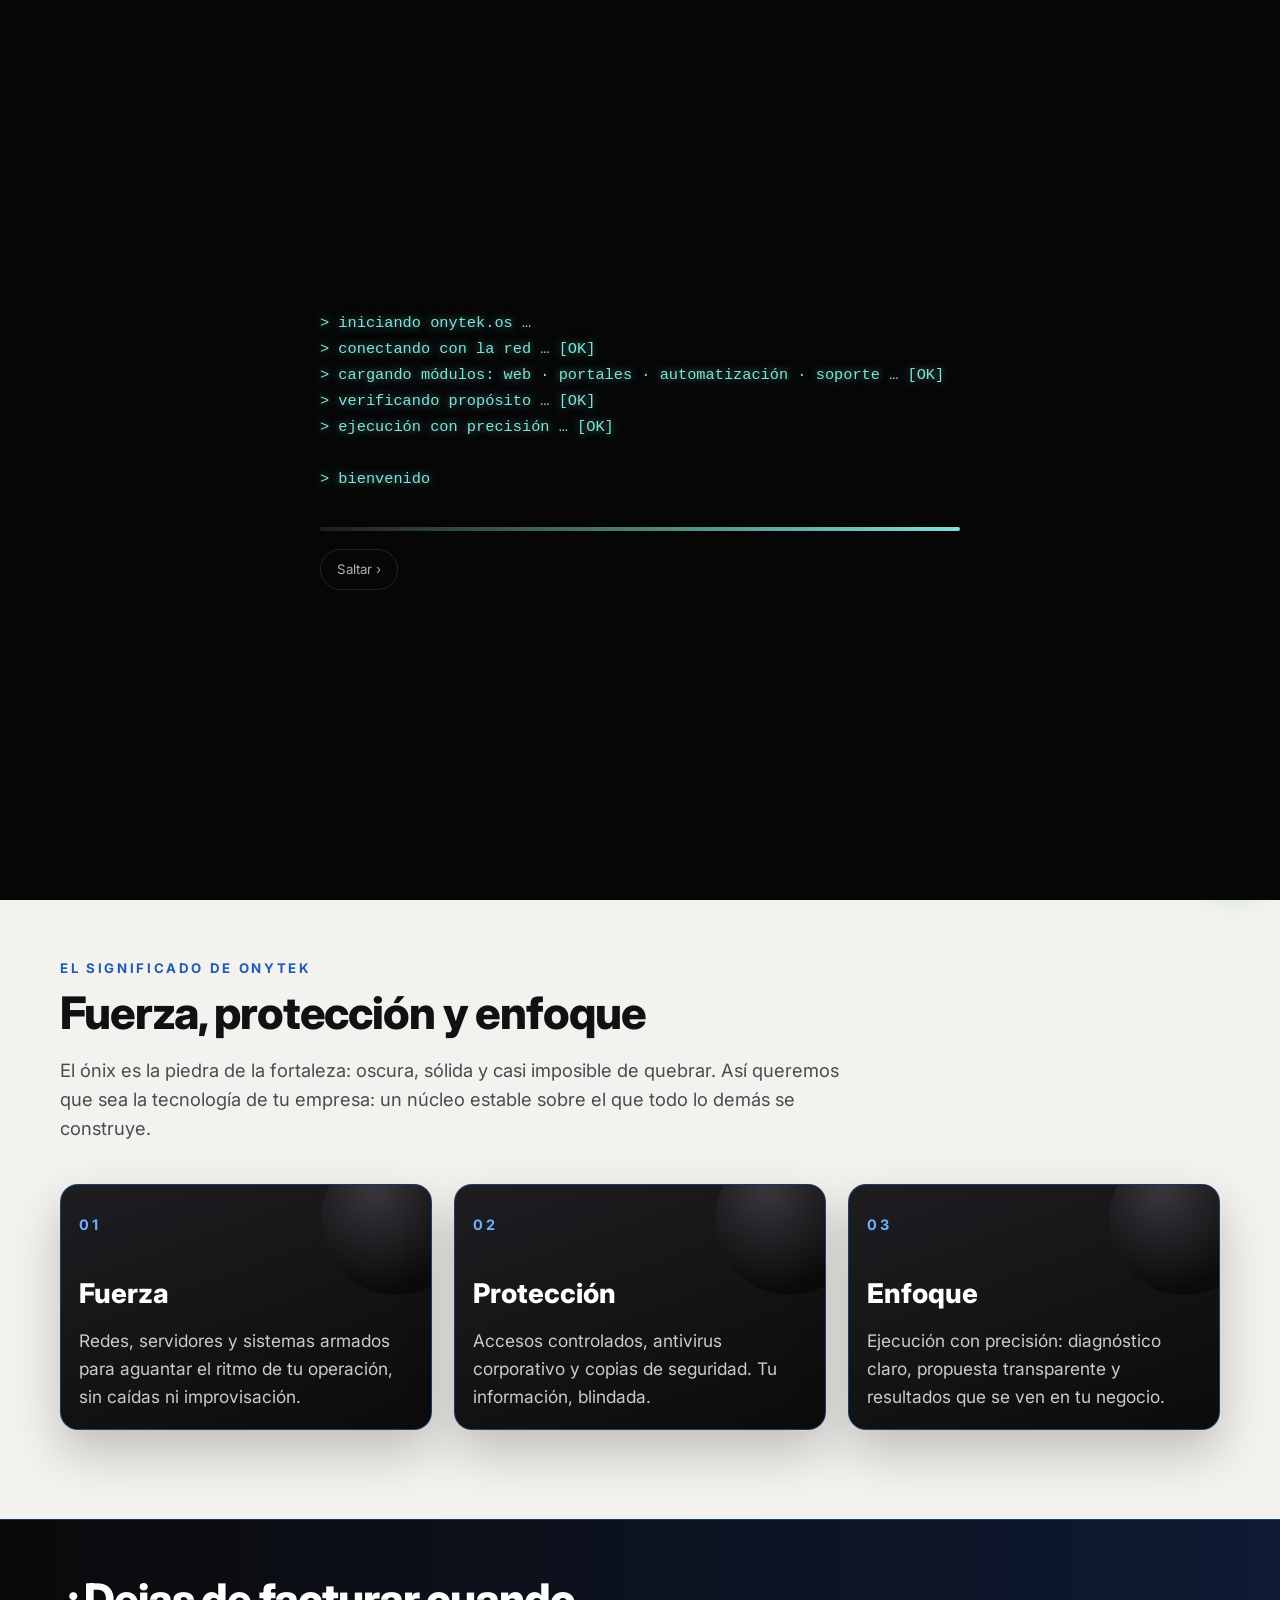
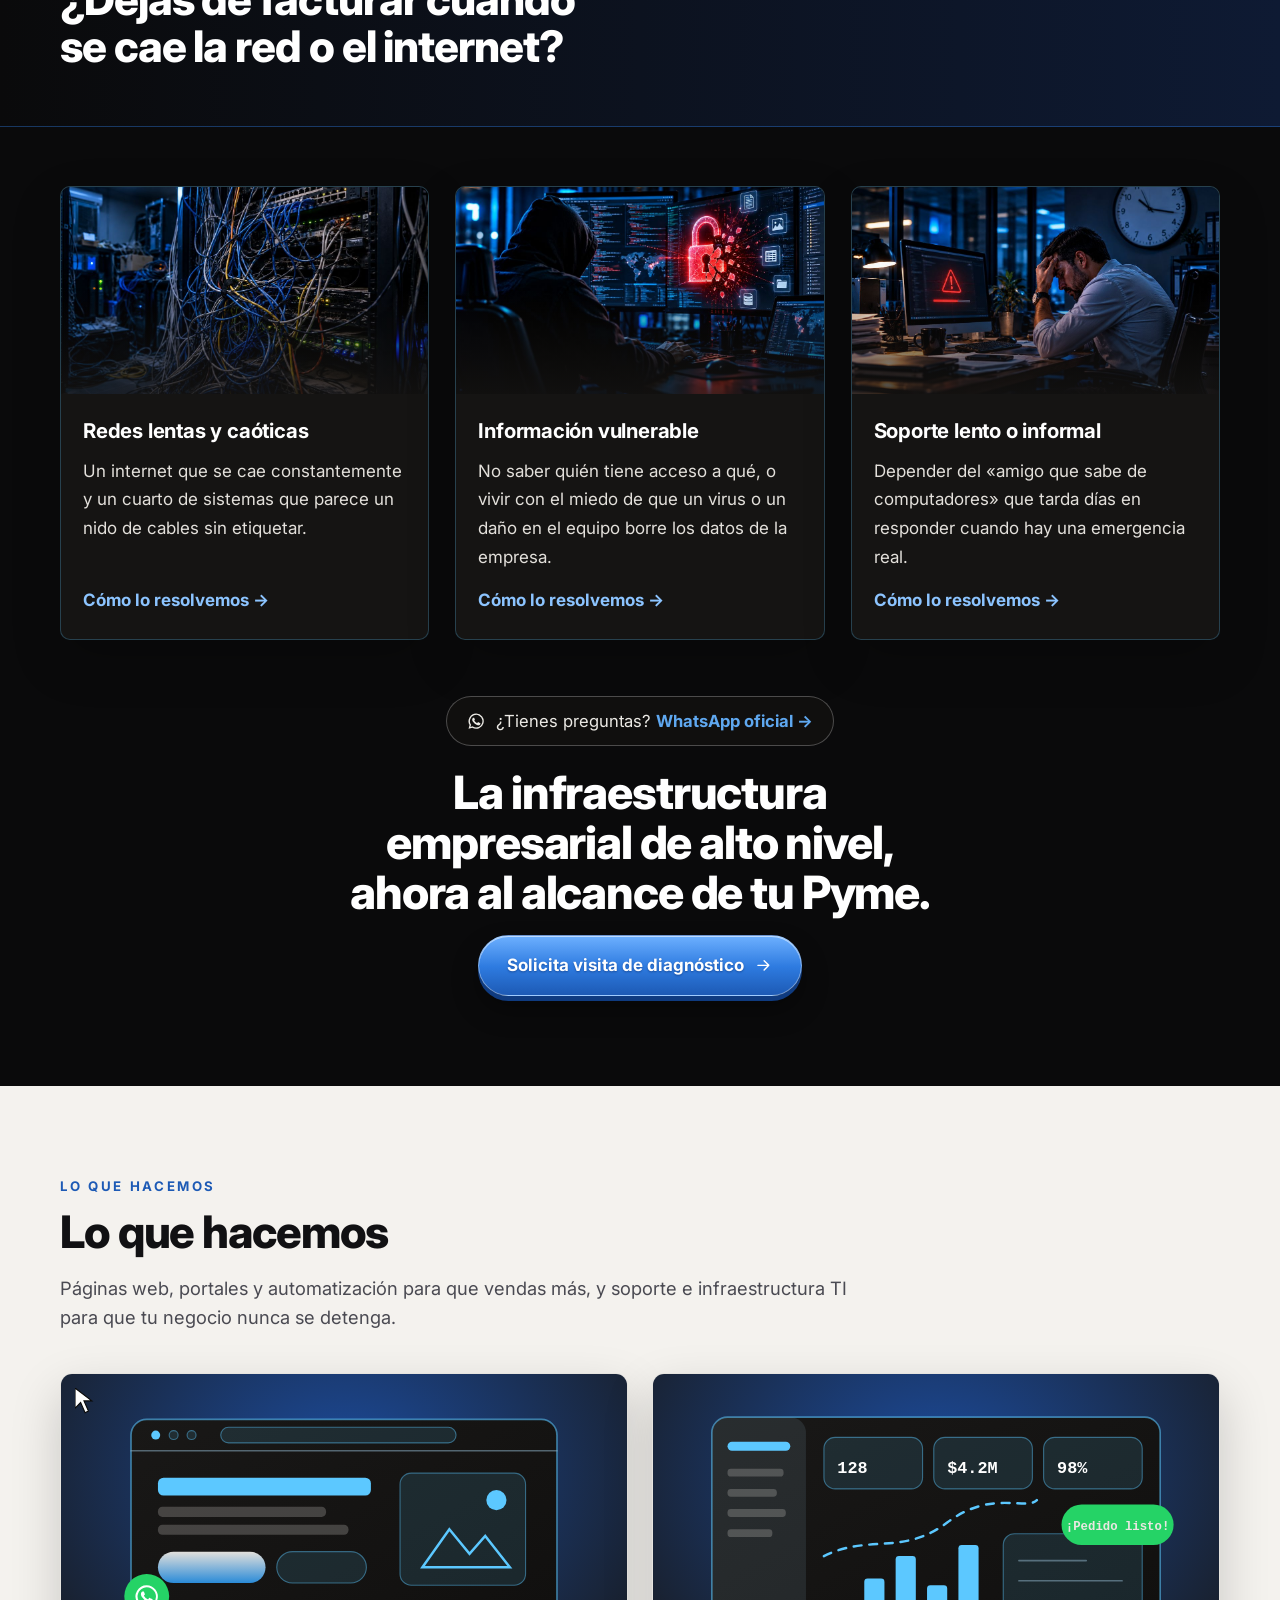
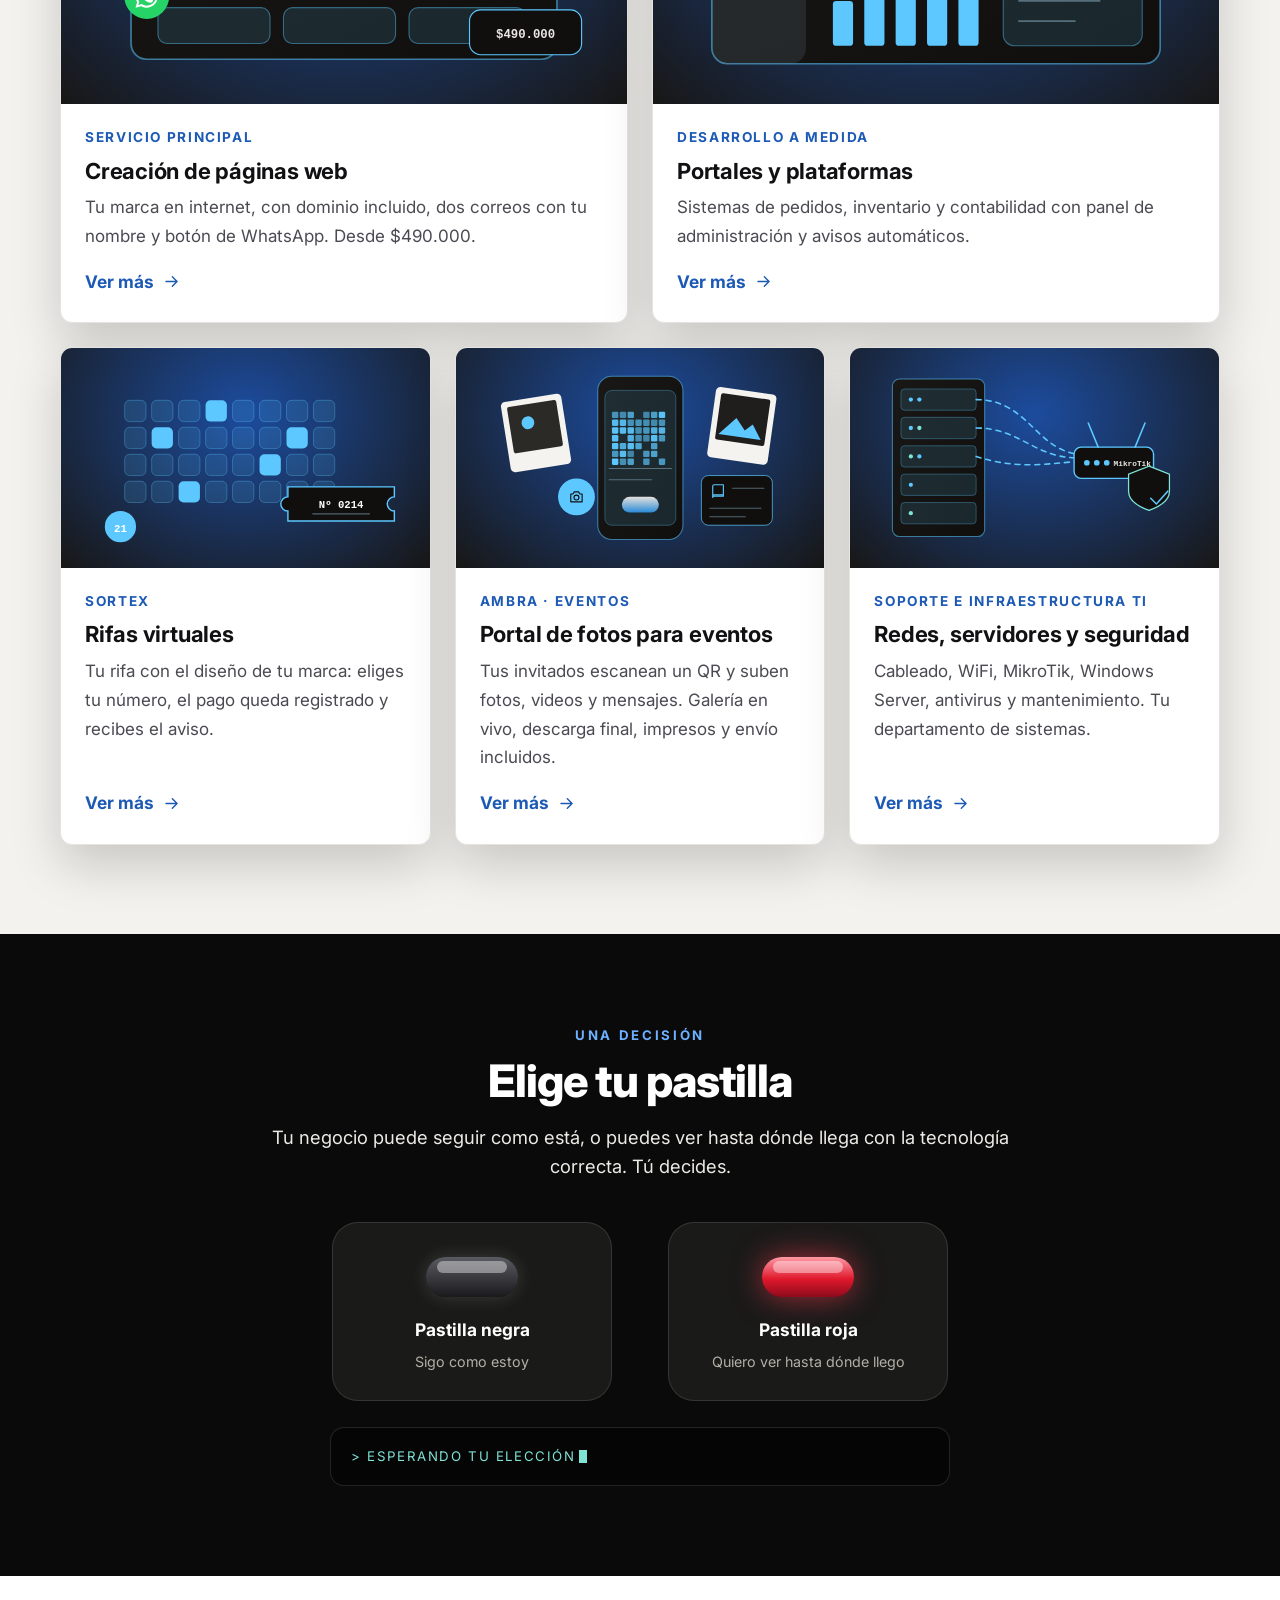
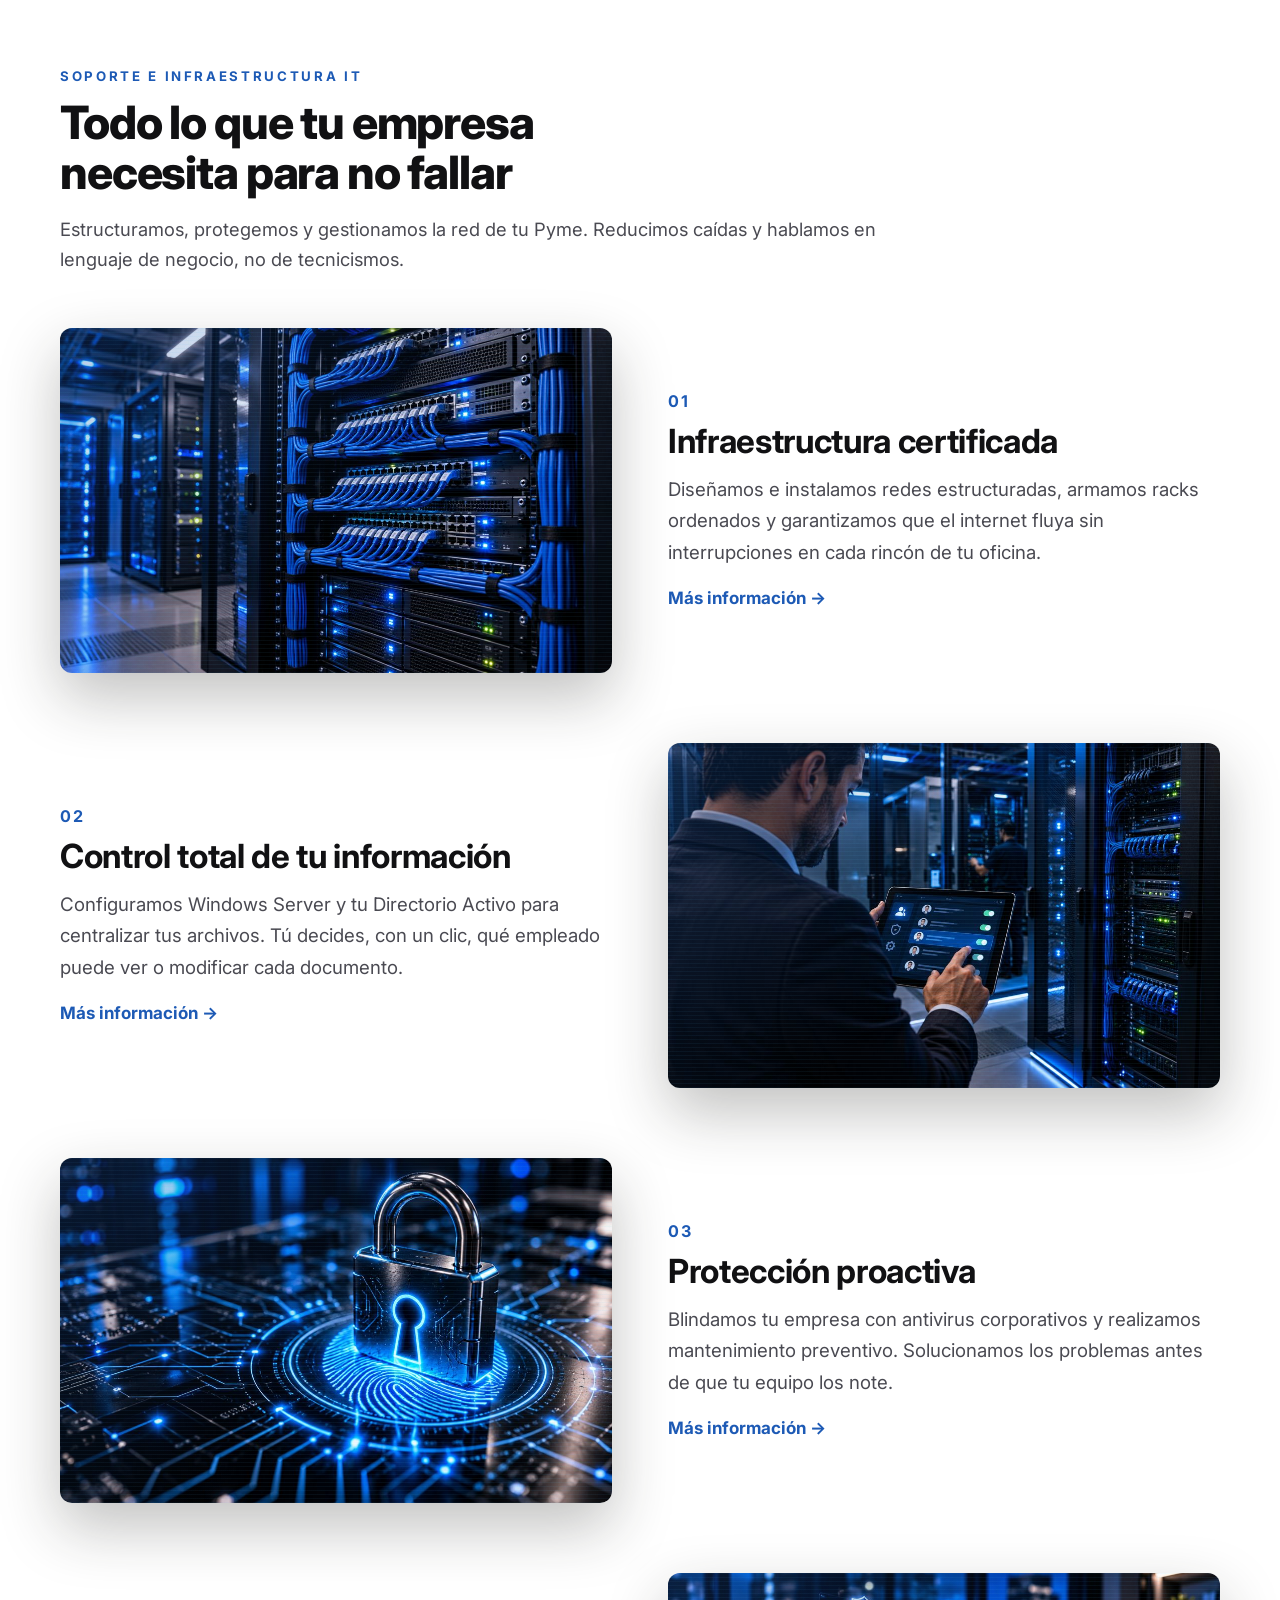
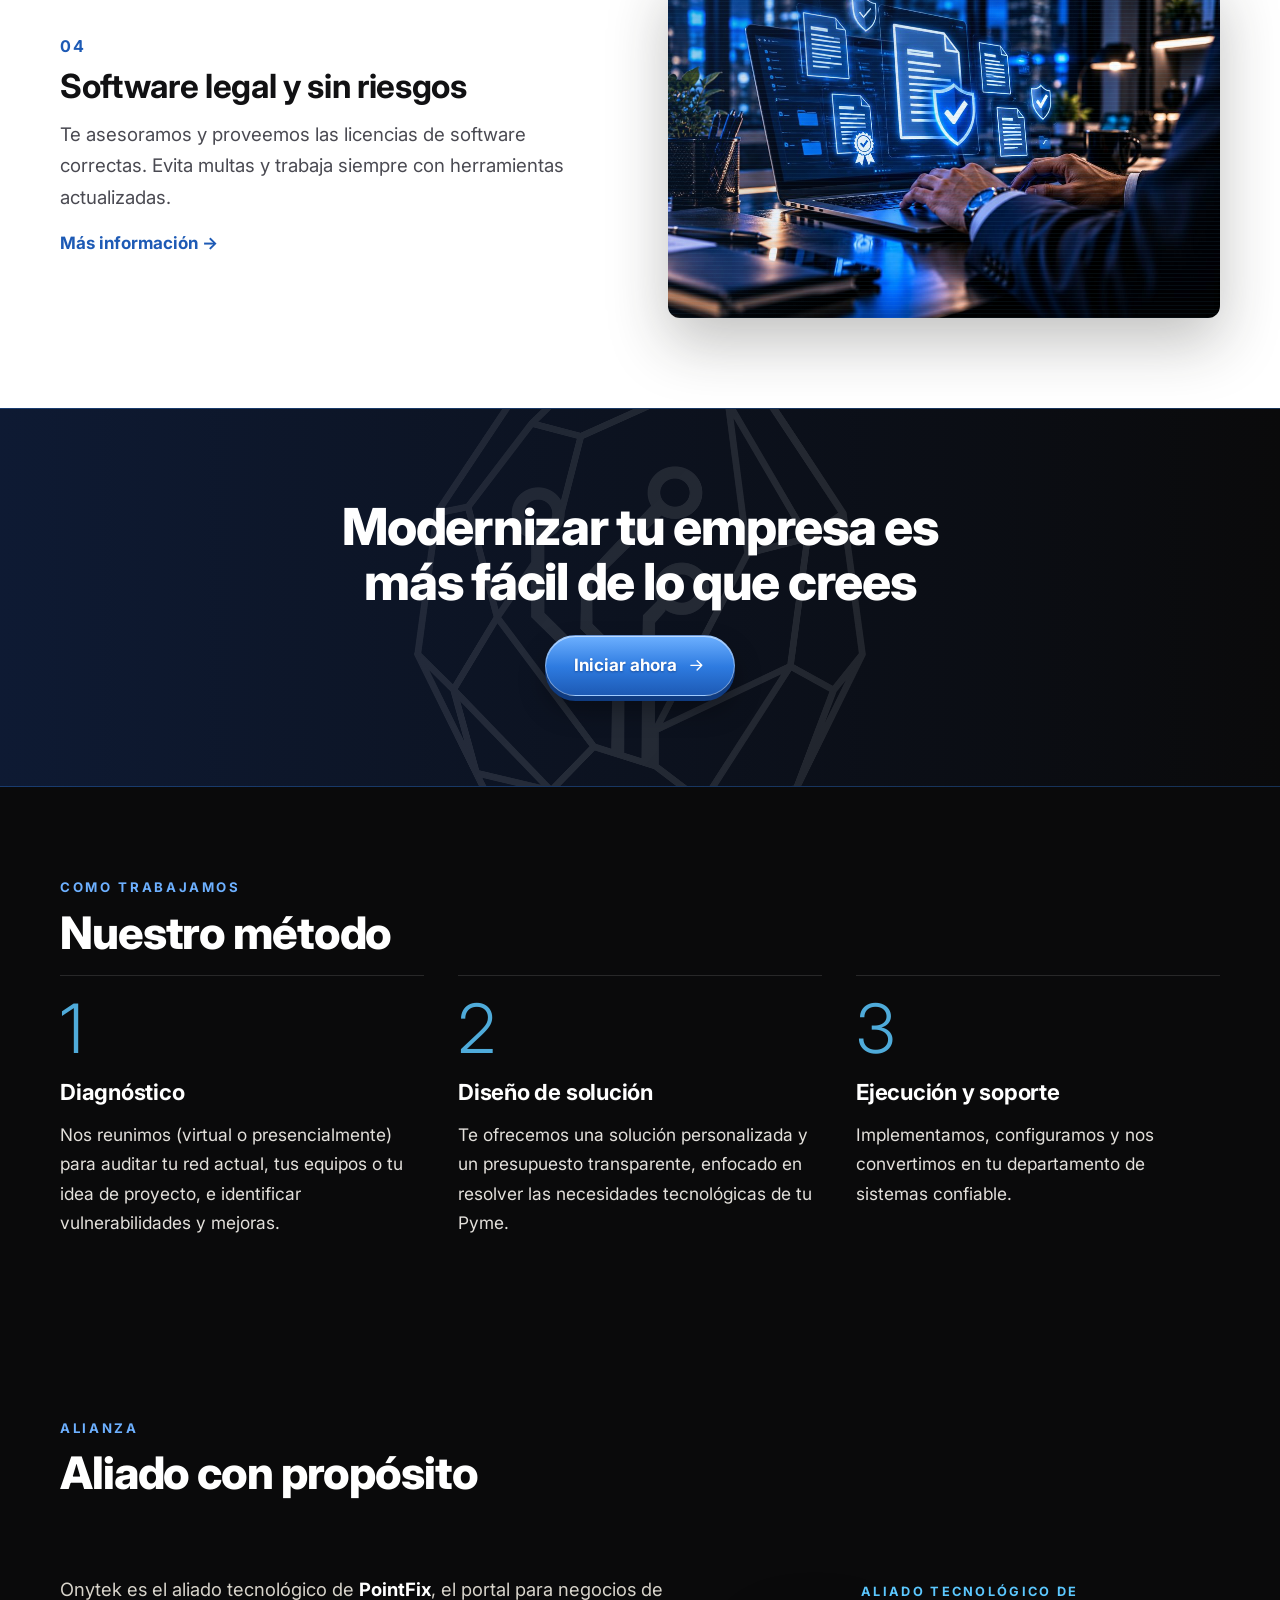
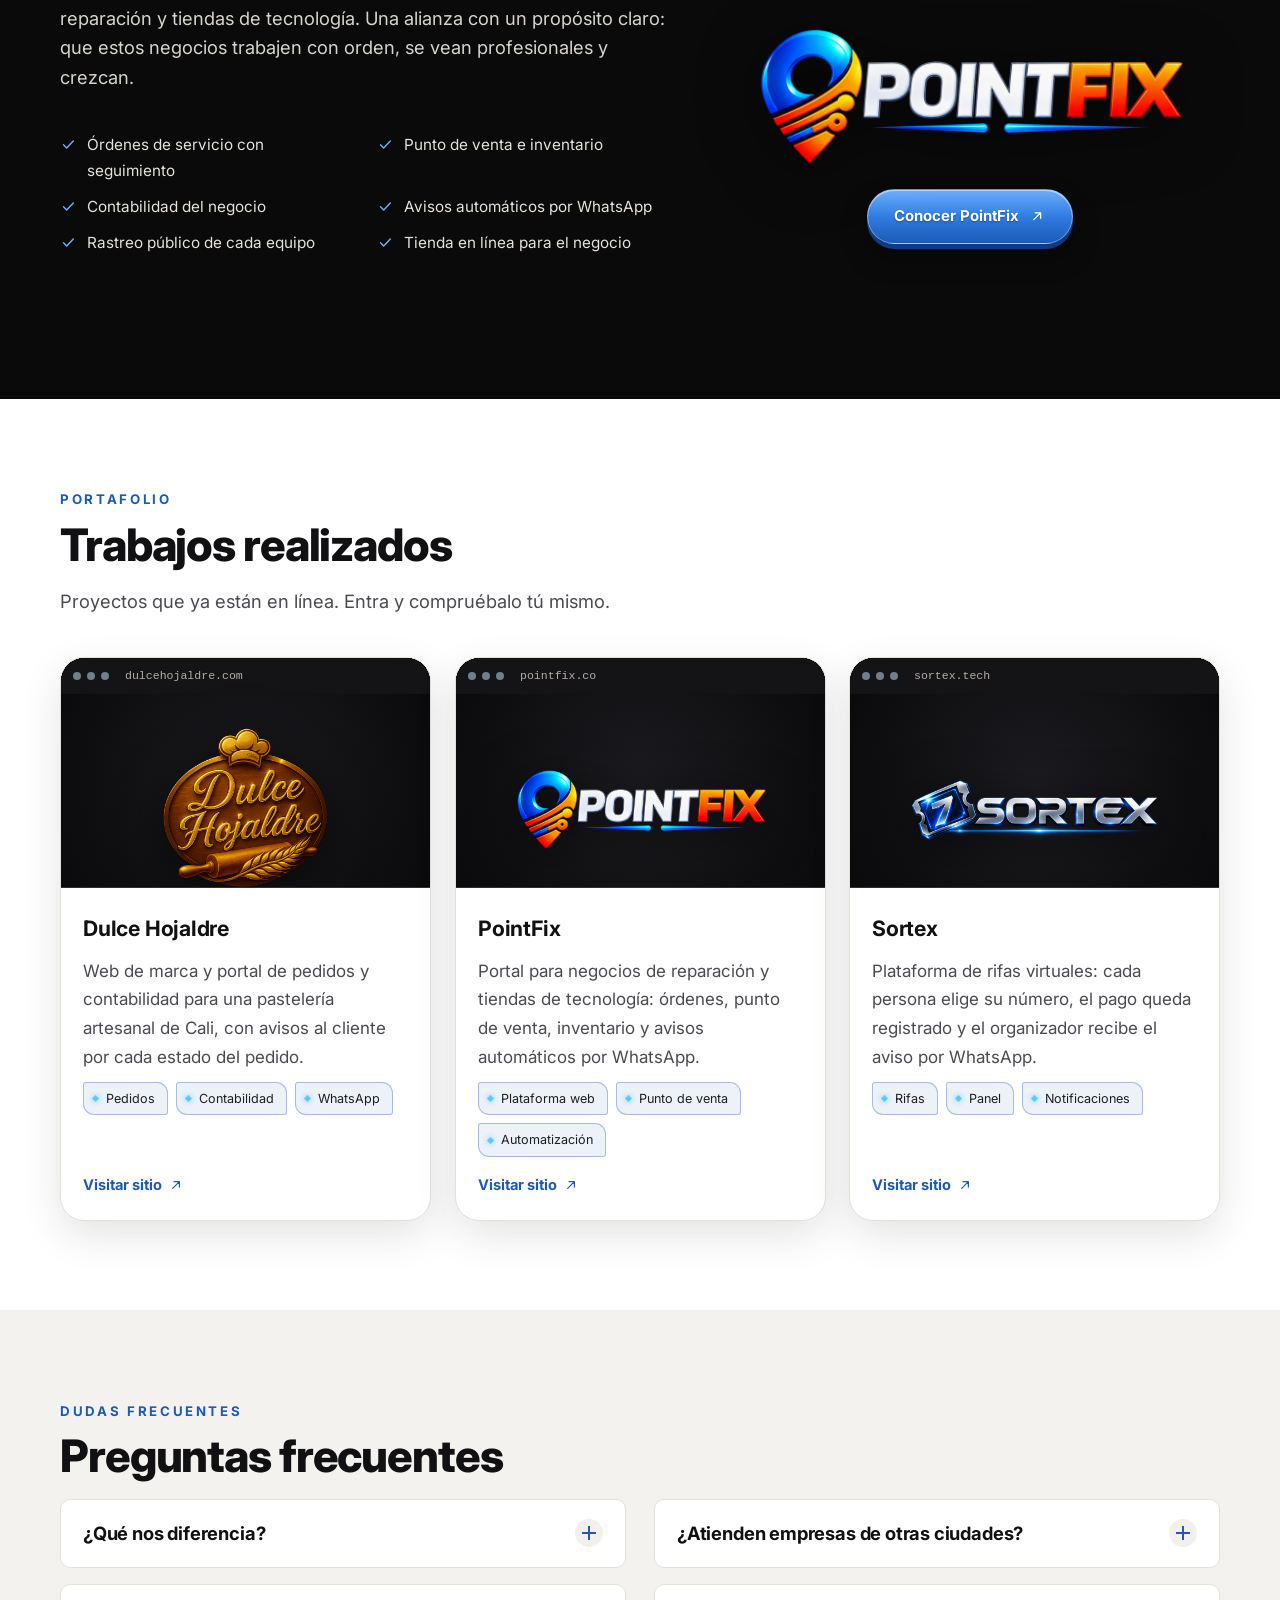
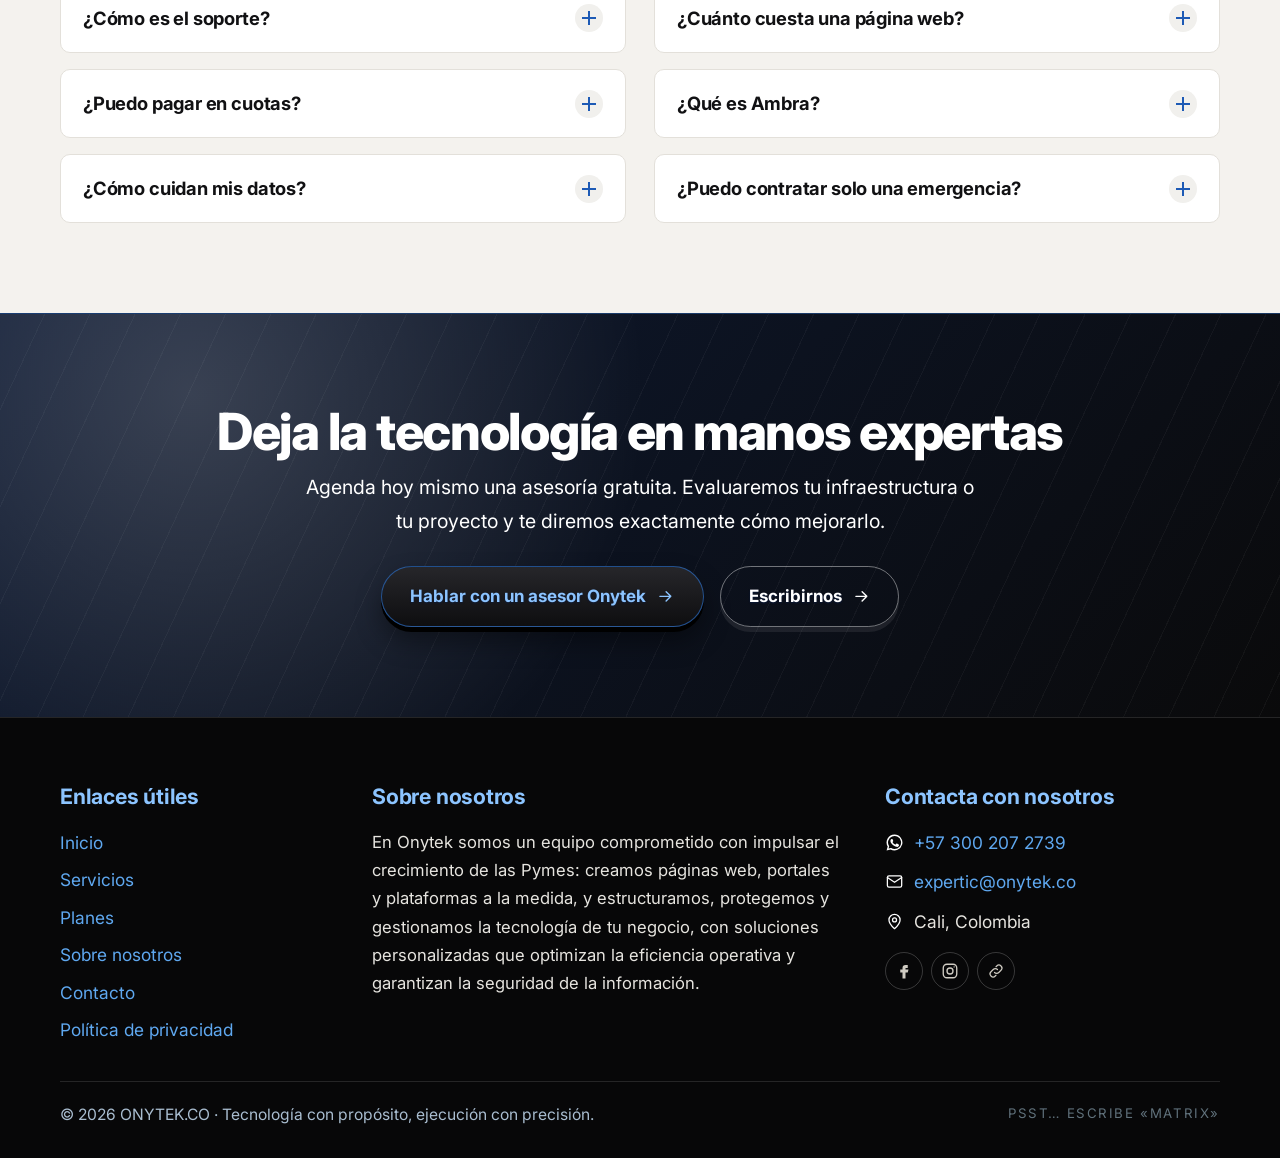
==== commit 5551f68b: "Actualiza Ambra: planes Prueba gratis/Esencial/Prestige/Luxury, precios e impresos y envío incluidos" ====
--- a/index.html
+++ b/index.html
@@ -147,7 +147,7 @@
 <g class="fl"><rect x="50" y="50" width="86" height="100" rx="6" fill="#F4F3F0" transform="rotate(-9 93 100)"/><rect x="58" y="58" width="70" height="66" rx="3" fill="#2C2A27" transform="rotate(-9 93 100)"/><circle cx="84" cy="84" r="9" fill="#5CC8FF" transform="rotate(-9 93 100)"/></g>
 <g class="fl d2"><rect x="340" y="40" width="86" height="100" rx="6" fill="#F4F3F0" transform="rotate(8 383 90)"/><rect x="348" y="48" width="70" height="66" rx="3" fill="#1F1E1C" transform="rotate(8 383 90)"/><path d="M352 106l22-26 14 16 10-10 14 20z" fill="#5CC8FF" transform="rotate(8 383 90)"/></g>
 <g class="fl d3"><rect x="326" y="160" width="100" height="70" rx="10" fill="#100F0E" stroke="#5CC8FF"/><use href="#i-book" x="338" y="170" width="24" height="24" color="#5CC8FF"/><path d="M370 178h44M338 206h72M338 218h50" class="s-st dim"/></g>
-<g class="flash"><circle cx="150" cy="190" r="26" class="s-ac"/><use href="#i-cam" x="138" y="178" width="24" height="24" color="#100F0E"/></g></svg></div><div class="sb"><span class="tg">AMBRA · EVENTOS</span><h3>Portal de fotos para eventos</h3><p>Tus invitados escanean un QR y suben fotos, videos y mensajes. Galería en vivo y descarga final.</p><span class="go">Ver más <svg class="ic "><use href="#i-arrow"/></svg></span></div></a>
+<g class="flash"><circle cx="150" cy="190" r="26" class="s-ac"/><use href="#i-cam" x="138" y="178" width="24" height="24" color="#100F0E"/></g></svg></div><div class="sb"><span class="tg">AMBRA · EVENTOS</span><h3>Portal de fotos para eventos</h3><p>Tus invitados escanean un QR y suben fotos, videos y mensajes. Galería en vivo, descarga final, impresos y envío incluidos.</p><span class="go">Ver más <svg class="ic "><use href="#i-arrow"/></svg></span></div></a>
 <a class="scard rv" data-tilt href="servicios.html#infra"><div class="vis"><svg class="sc" viewBox="0 0 480 270" aria-hidden="true">
 <rect x="40" y="24" width="130" height="222" rx="10" class="s-win"/>
 <g><rect x="52" y="38" width="106" height="30" rx="5" class="s-dim"/><rect x="52" y="78" width="106" height="30" rx="5" class="s-dim"/><rect x="52" y="118" width="106" height="30" rx="5" class="s-dim"/><rect x="52" y="158" width="106" height="30" rx="5" class="s-dim"/><rect x="52" y="198" width="106" height="30" rx="5" class="s-dim"/></g>
--- a/css/style.css
+++ b/css/style.css
@@ -825,3 +825,11 @@
 .pf .pf-go{display:inline-flex!important;align-items:center;gap:10px;padding:14px 26px!important;border-radius:999px!important;border:1px solid rgba(255,255,255,.35)!important;background:linear-gradient(180deg,#6DB0FF 0%,#2E7BE0 52%,#1D5AB5 100%)!important;color:#fff!important;font-weight:700;text-shadow:0 1px 2px rgba(0,30,90,.45);box-shadow:inset 0 1px 0 rgba(255,255,255,.5),0 5px 0 #0F3B80,0 14px 26px rgba(0,0,0,.35)!important;transition:.2s}
 .pf:hover .pf-go{transform:translateY(-2px);box-shadow:inset 0 1px 0 rgba(255,255,255,.6),0 7px 0 #0F3B80,0 18px 34px rgba(46,123,224,.45)!important}
 .pf .pf-go .ic{color:#fff}
+
+.team2{display:grid;grid-template-columns:1fr 1fr;gap:28px;align-items:stretch}
+.team2 .team{display:flex;flex-direction:column;align-items:center;text-align:center;gap:22px;max-width:none;padding:34px 28px;background:#fff;border:1px solid #E4E1DA;border-radius:22px;box-shadow:0 18px 46px rgba(0,0,0,.08)}
+.team2 .team .av{width:min(220px,60vw);flex:none;border-radius:50%;overflow:hidden;aspect-ratio:1;border:3px solid #2E7BE0;box-shadow:0 0 0 7px rgba(46,123,224,.14)}
+.team2 .team .av img{width:100%;height:100%;object-fit:cover;object-position:center 20%}
+.team2 .team .role{display:block;letter-spacing:.16em;font-weight:700;font-size:.8rem;margin:4px 0 14px}
+.team2 .team p{line-height:1.6;text-align:left}
+@media(max-width:860px){.team2{grid-template-columns:1fr}}
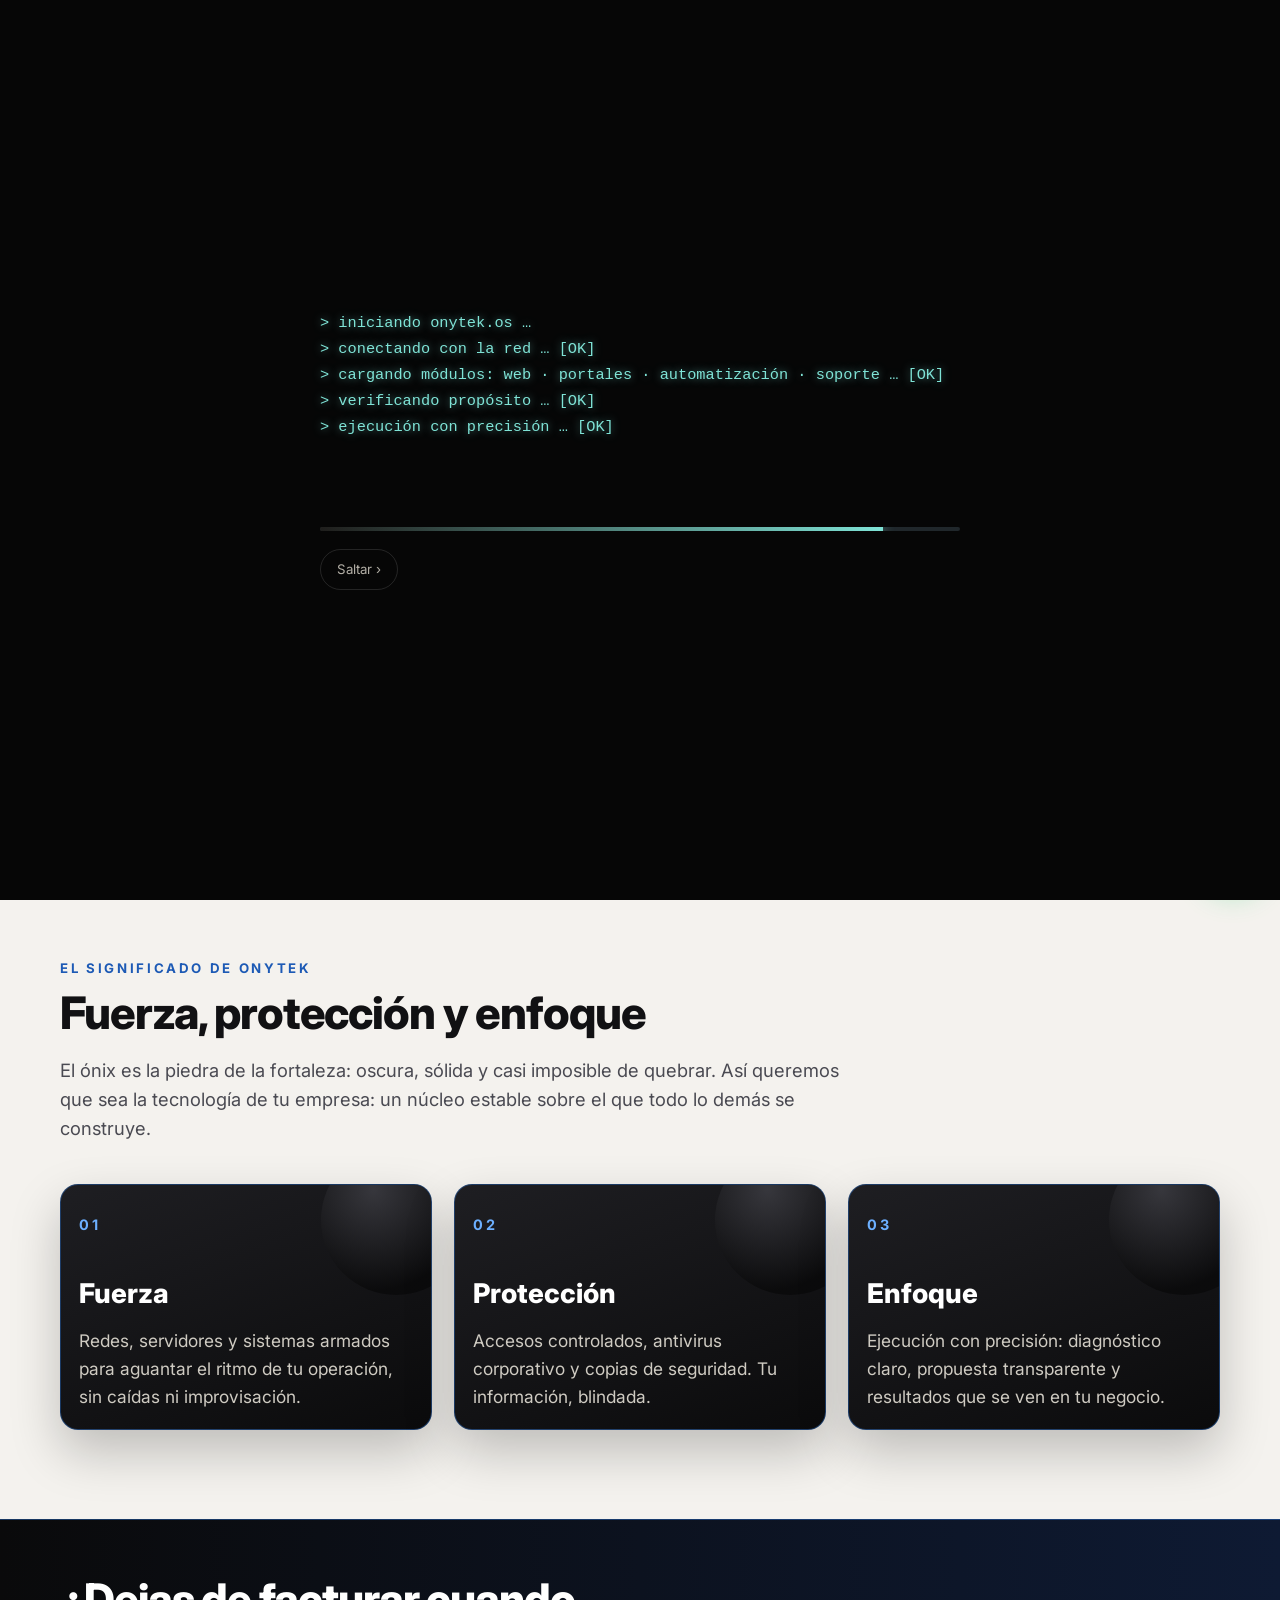
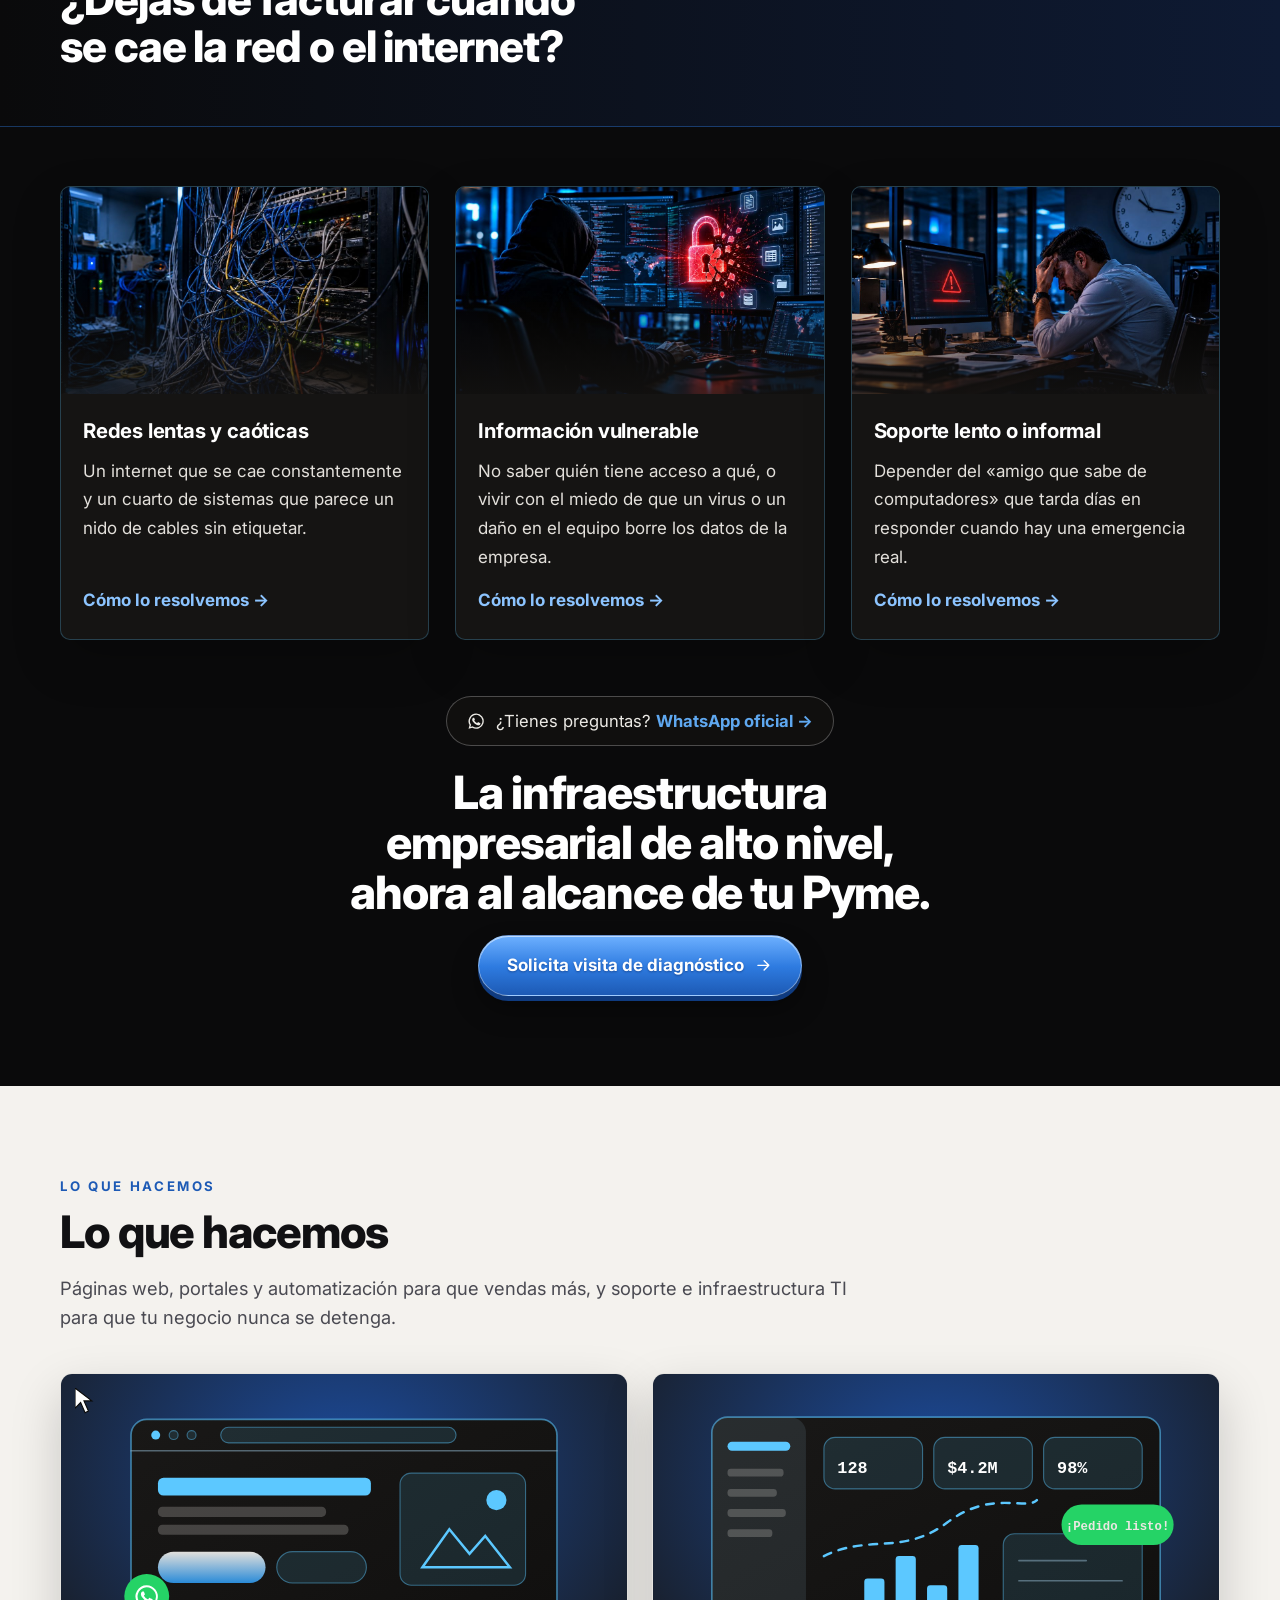
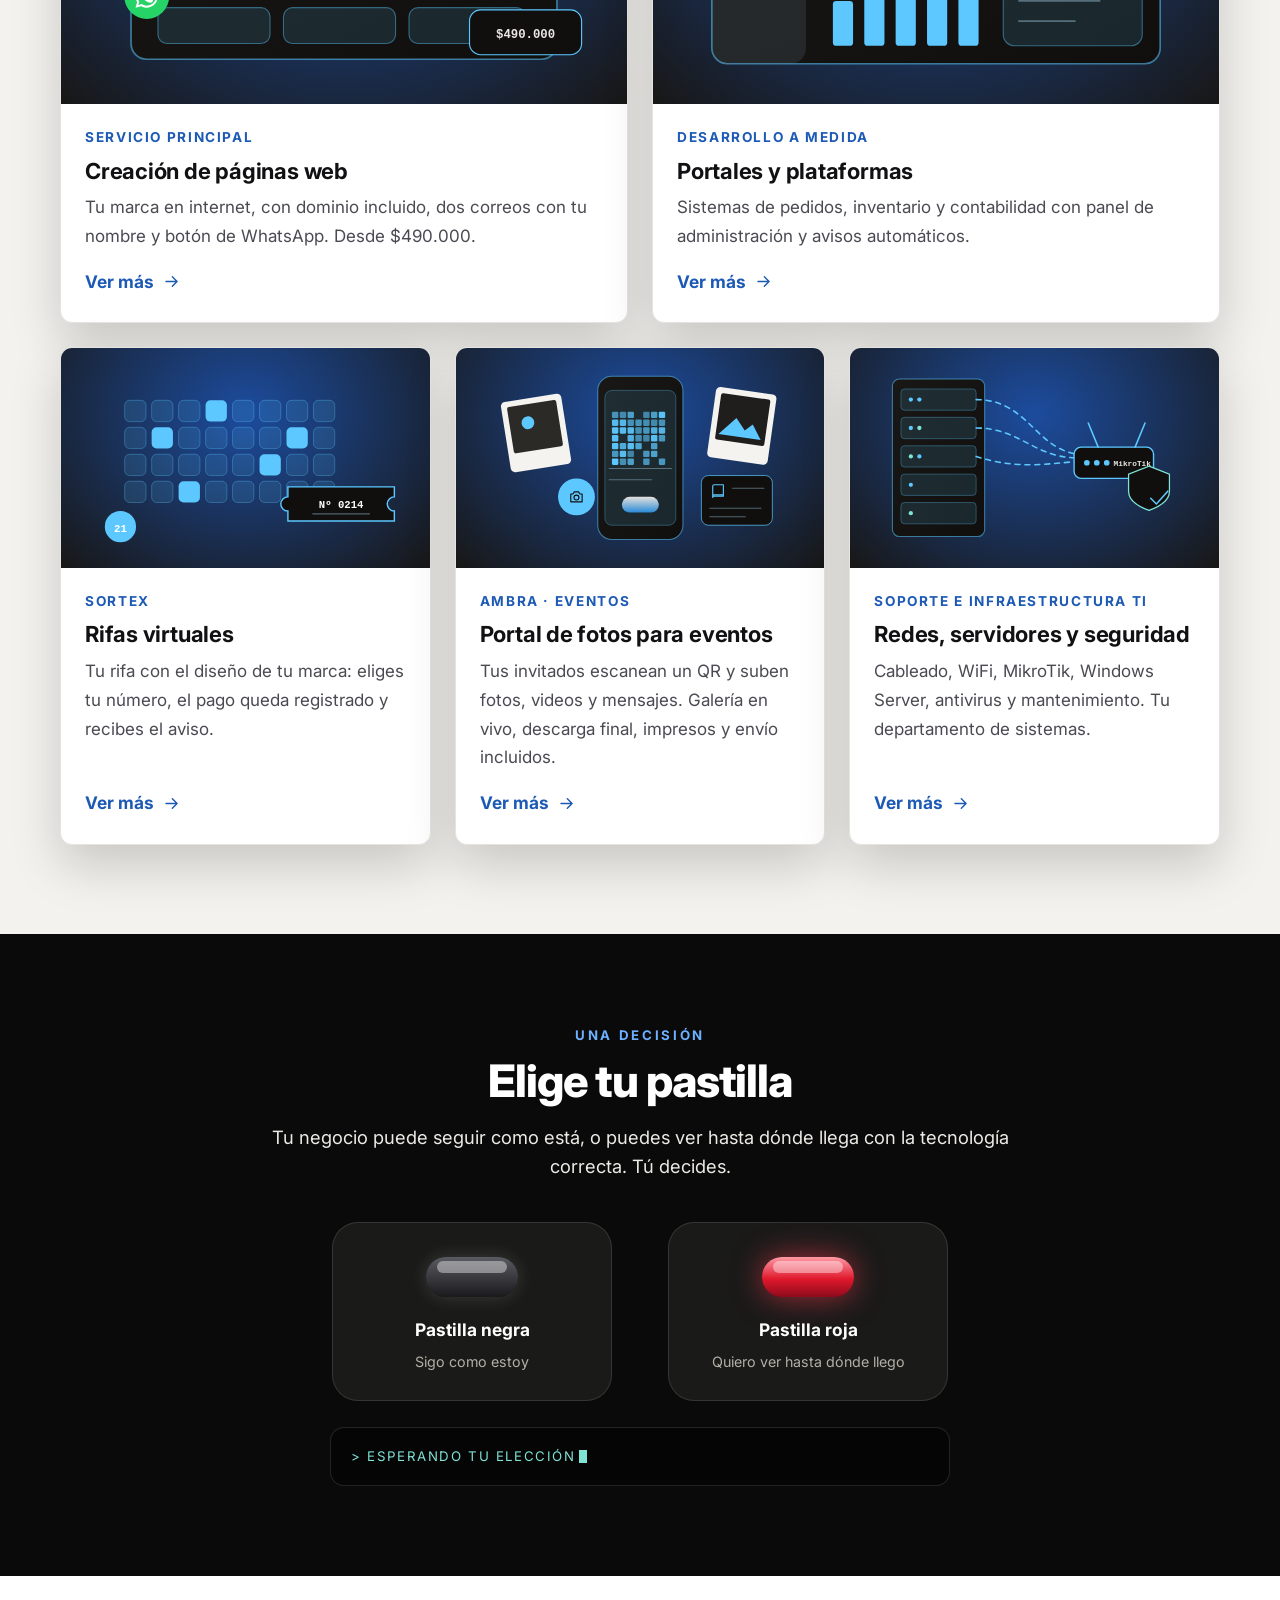
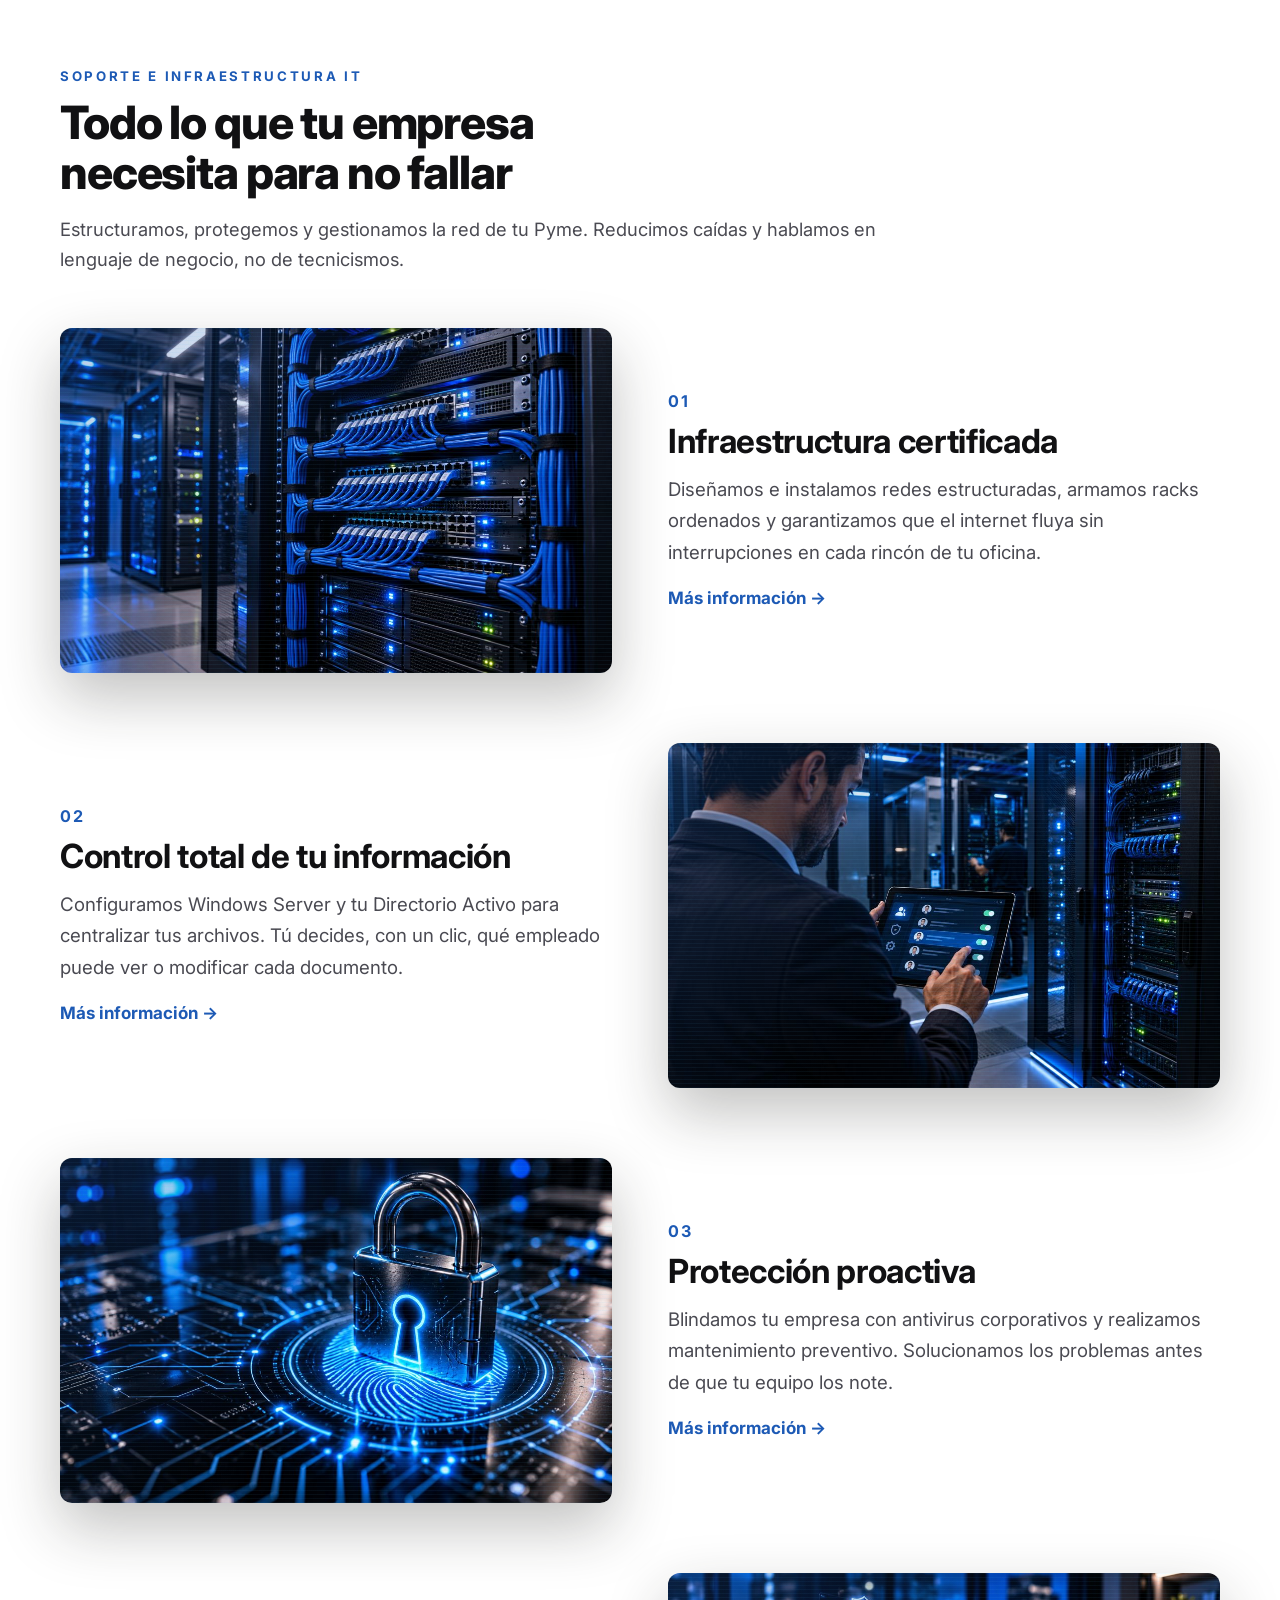
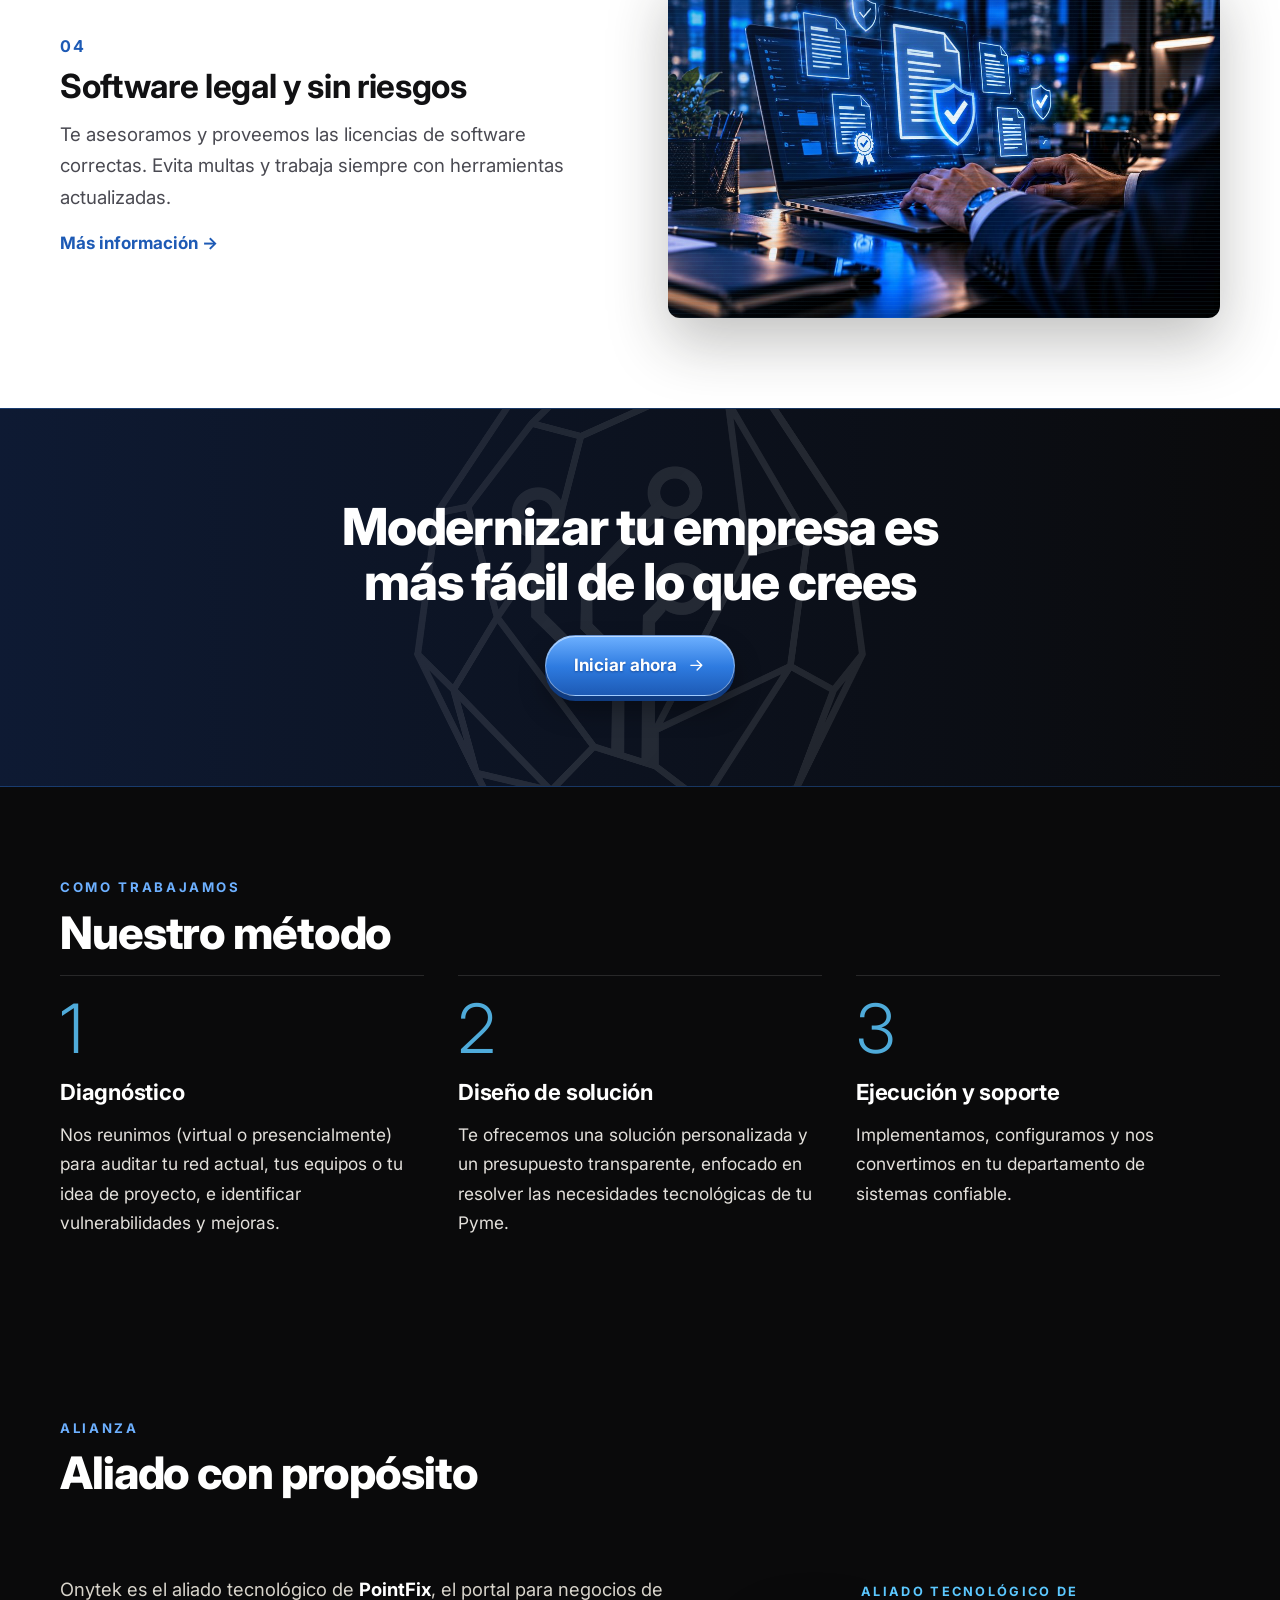
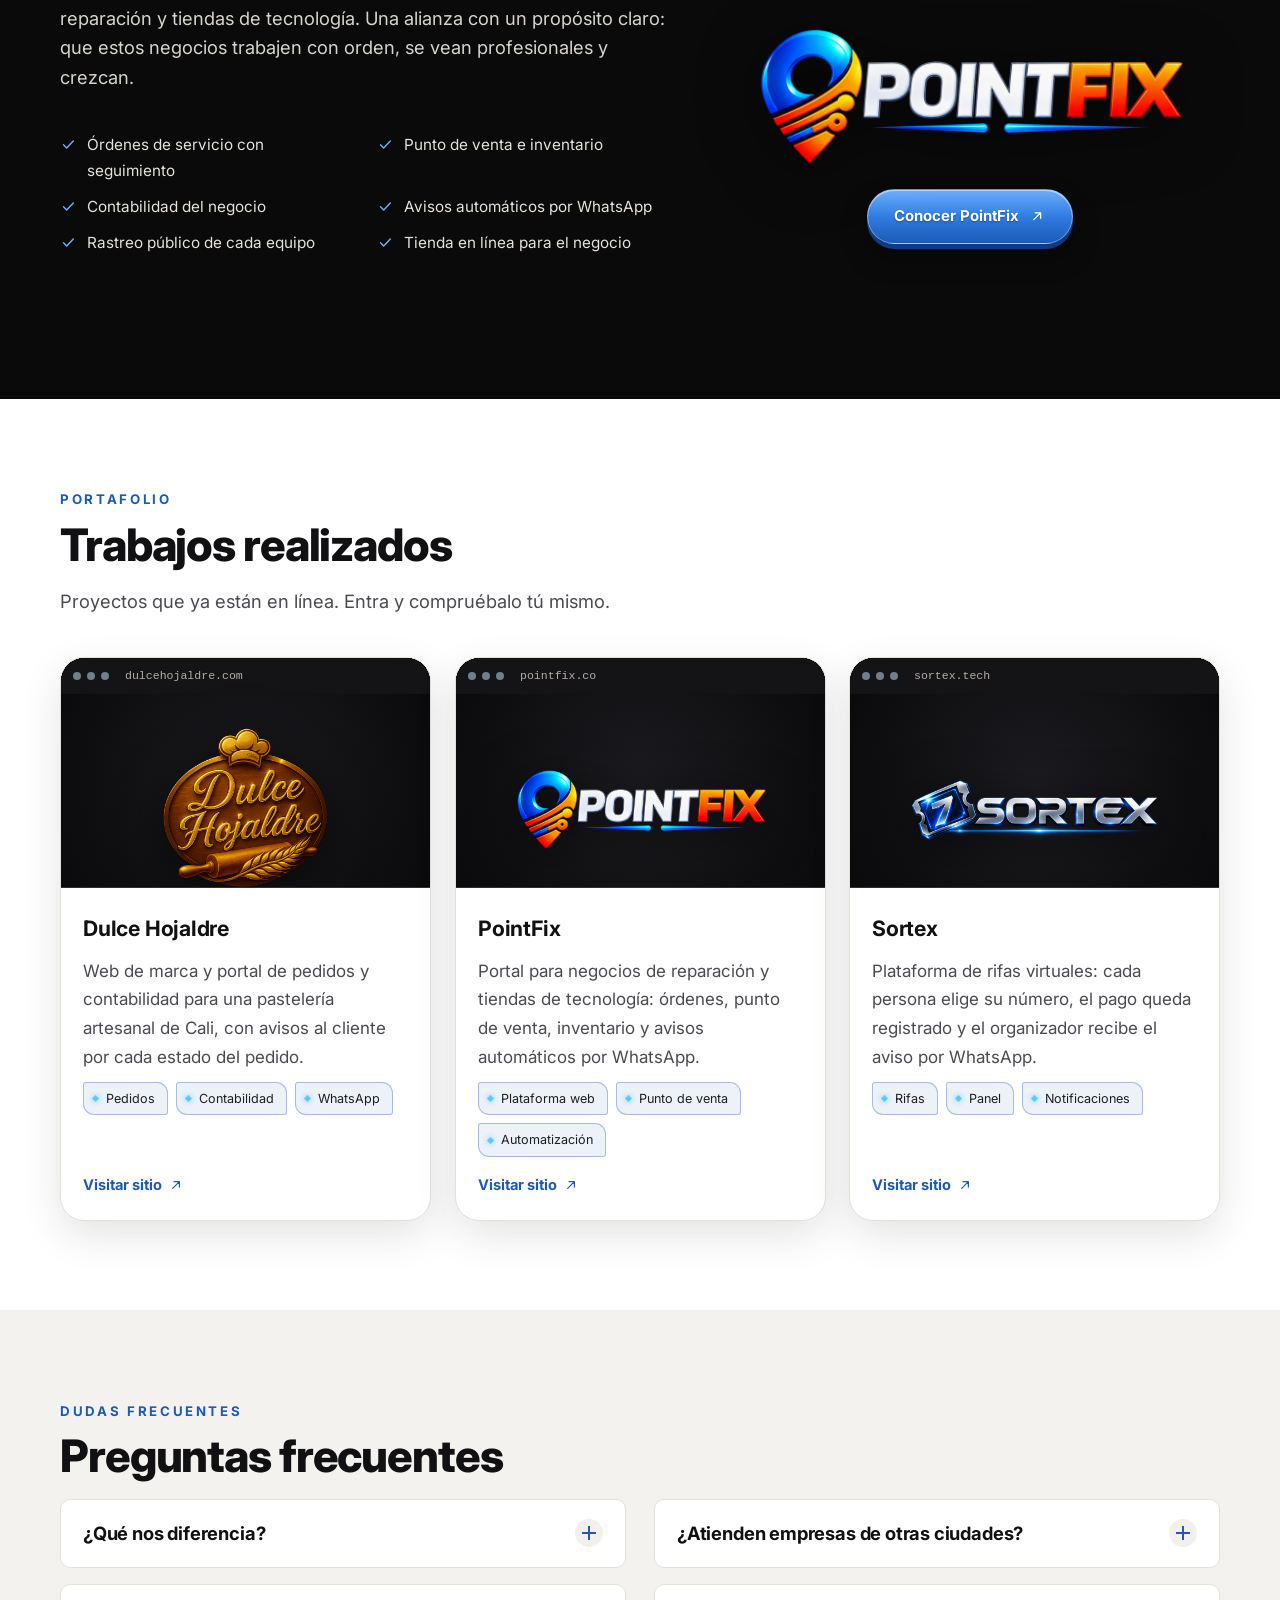
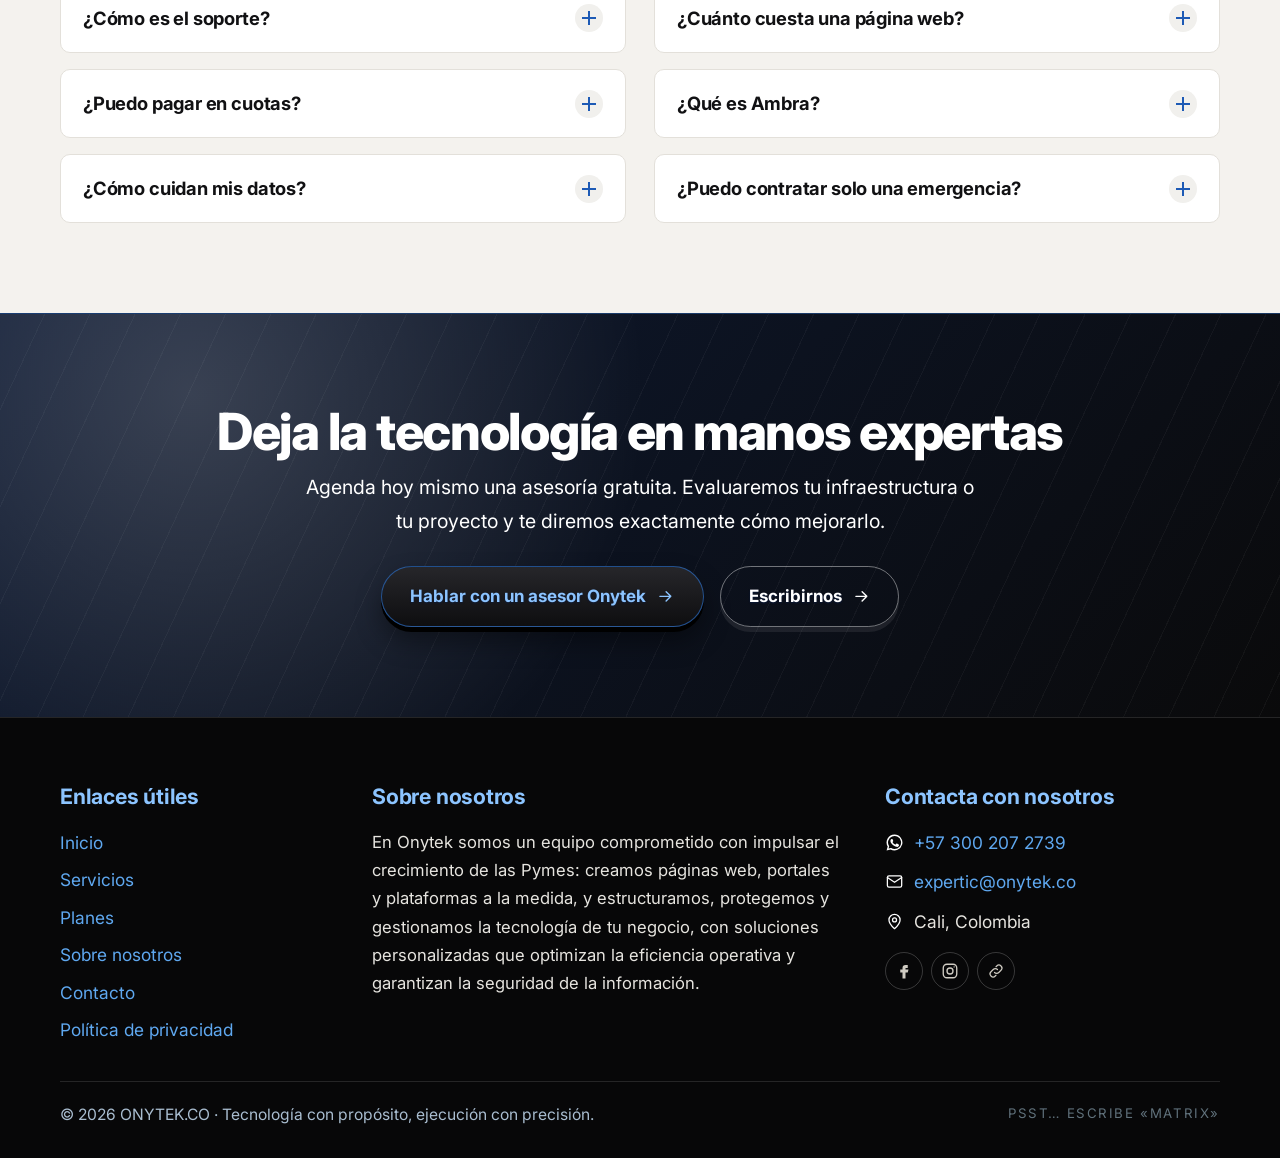
==== commit e890adfa: "Ambra: los enlaces de onytek.co llevan a ambra.onytek.co Co-Authored-By: Claude Sonnet 5.5 <noreply@" ====
--- a/index.html
+++ b/index.html
@@ -141,7 +141,7 @@
 <a class="scard rv" data-tilt href="servicios.html#rifas"><div class="vis"><svg class="sc" viewBox="0 0 480 270" aria-hidden="true"><rect x="70" y="54" width="30" height="30" rx="7" class="s-dim" style="animation-delay:0.0s"/><rect x="108" y="54" width="30" height="30" rx="7" class="s-dim" style="animation-delay:0.4s"/><rect x="146" y="54" width="30" height="30" rx="7" class="s-dim" style="animation-delay:0.8s"/><rect x="184" y="54" width="30" height="30" rx="7" class="s-ac pick" style="animation-delay:1.2000000000000002s"/><rect x="222" y="54" width="30" height="30" rx="7" class="s-dim" style="animation-delay:1.6s"/><rect x="260" y="54" width="30" height="30" rx="7" class="s-dim" style="animation-delay:0.0s"/><rect x="298" y="54" width="30" height="30" rx="7" class="s-dim" style="animation-delay:0.4s"/><rect x="336" y="54" width="30" height="30" rx="7" class="s-dim" style="animation-delay:0.8s"/><rect x="70" y="92" width="30" height="30" rx="7" class="s-dim" style="animation-delay:1.2000000000000002s"/><rect x="108" y="92" width="30" height="30" rx="7" class="s-ac pick" style="animation-delay:1.6s"/><rect x="146" y="92" width="30" height="30" rx="7" class="s-dim" style="animation-delay:0.0s"/><rect x="184" y="92" width="30" height="30" rx="7" class="s-dim" style="animation-delay:0.4s"/><rect x="222" y="92" width="30" height="30" rx="7" class="s-dim" style="animation-delay:0.8s"/><rect x="260" y="92" width="30" height="30" rx="7" class="s-dim" style="animation-delay:1.2000000000000002s"/><rect x="298" y="92" width="30" height="30" rx="7" class="s-ac pick" style="animation-delay:1.6s"/><rect x="336" y="92" width="30" height="30" rx="7" class="s-dim" style="animation-delay:0.0s"/><rect x="70" y="130" width="30" height="30" rx="7" class="s-dim" style="animation-delay:0.4s"/><rect x="108" y="130" width="30" height="30" rx="7" class="s-dim" style="animation-delay:0.8s"/><rect x="146" y="130" width="30" height="30" rx="7" class="s-dim" style="animation-delay:1.2000000000000002s"/><rect x="184" y="130" width="30" height="30" rx="7" class="s-dim" style="animation-delay:1.6s"/><rect x="222" y="130" width="30" height="30" rx="7" class="s-dim" style="animation-delay:0.0s"/><rect x="260" y="130" width="30" height="30" rx="7" class="s-ac pick" style="animation-delay:0.4s"/><rect x="298" y="130" width="30" height="30" rx="7" class="s-dim" style="animation-delay:0.8s"/><rect x="336" y="130" width="30" height="30" rx="7" class="s-dim" style="animation-delay:1.2000000000000002s"/><rect x="70" y="168" width="30" height="30" rx="7" class="s-dim" style="animation-delay:1.6s"/><rect x="108" y="168" width="30" height="30" rx="7" class="s-dim" style="animation-delay:0.0s"/><rect x="146" y="168" width="30" height="30" rx="7" class="s-ac pick" style="animation-delay:0.4s"/><rect x="184" y="168" width="30" height="30" rx="7" class="s-dim" style="animation-delay:0.8s"/><rect x="222" y="168" width="30" height="30" rx="7" class="s-dim" style="animation-delay:1.2000000000000002s"/><rect x="260" y="168" width="30" height="30" rx="7" class="s-dim" style="animation-delay:1.6s"/><rect x="298" y="168" width="30" height="30" rx="7" class="s-dim" style="animation-delay:0.0s"/><rect x="336" y="168" width="30" height="30" rx="7" class="s-dim" style="animation-delay:0.4s"/>
 <g class="fl"><path d="M300 190a10 10 0 0 0 0 20v14h150v-14a10 10 0 0 1 0-20v-14H300z" fill="#100F0E" stroke="#5CC8FF" stroke-width="2"/><text x="375" y="206" text-anchor="middle" class="s-tx big">Nº 0214</text><path d="M335 214h80" class="s-st dim"/></g>
 <g class="fl d2"><circle cx="64" cy="232" r="22" class="s-ac"/><text x="64" y="239" text-anchor="middle" class="s-tx big" fill="#100F0E">21</text></g></svg></div><div class="sb"><span class="tg">SORTEX</span><h3>Rifas virtuales</h3><p>Tu rifa con el diseño de tu marca: eliges tu número, el pago queda registrado y recibes el aviso.</p><span class="go">Ver más <svg class="ic "><use href="#i-arrow"/></svg></span></div></a>
-<a class="scard rv" data-tilt href="servicios.html#ambra"><div class="vis"><svg class="sc" viewBox="0 0 480 270" aria-hidden="true">
+<a class="scard rv" data-tilt href="https://ambra.onytek.co/" target="_blank" rel="noopener"><div class="vis"><svg class="sc" viewBox="0 0 480 270" aria-hidden="true">
 <rect x="180" y="20" width="120" height="230" rx="20" class="s-win"/><rect x="190" y="40" width="100" height="190" rx="10" class="s-dim"/><rect x="200" y="70" width="9" height="9" rx="1.500" class="s-ac" opacity="0.66"/><rect x="211" y="70" width="9" height="9" rx="1.500" class="s-ac" opacity="0.60"/><rect x="222" y="70" width="9" height="9" rx="1.500" class="s-ac" opacity="0.73"/><rect x="244" y="70" width="9" height="9" rx="1.500" class="s-ac" opacity="0.58"/><rect x="255" y="70" width="9" height="9" rx="1.500" class="s-ac" opacity="0.73"/><rect x="266" y="70" width="9" height="9" rx="1.500" class="s-ac" opacity="0.96"/><rect x="200" y="81" width="9" height="9" rx="1.500" class="s-ac" opacity="0.91"/><rect x="211" y="81" width="9" height="9" rx="1.500" class="s-ac" opacity="0.89"/><rect x="222" y="81" width="9" height="9" rx="1.500" class="s-ac" opacity="0.65"/><rect x="233" y="81" width="9" height="9" rx="1.500" class="s-ac" opacity="0.67"/><rect x="244" y="81" width="9" height="9" rx="1.500" class="s-ac" opacity="0.63"/><rect x="255" y="81" width="9" height="9" rx="1.500" class="s-ac" opacity="0.60"/><rect x="266" y="81" width="9" height="9" rx="1.500" class="s-ac" opacity="0.65"/><rect x="200" y="92" width="9" height="9" rx="1.500" class="s-ac" opacity="0.97"/><rect x="211" y="92" width="9" height="9" rx="1.500" class="s-ac" opacity="0.92"/><rect x="222" y="92" width="9" height="9" rx="1.500" class="s-ac" opacity="0.91"/><rect x="233" y="92" width="9" height="9" rx="1.500" class="s-ac" opacity="0.64"/><rect x="244" y="92" width="9" height="9" rx="1.500" class="s-ac" opacity="0.69"/><rect x="255" y="92" width="9" height="9" rx="1.500" class="s-ac" opacity="0.83"/><rect x="266" y="92" width="9" height="9" rx="1.500" class="s-ac" opacity="0.88"/><rect x="200" y="103" width="9" height="9" rx="1.500" class="s-ac" opacity="0.95"/><rect x="222" y="103" width="9" height="9" rx="1.500" class="s-ac" opacity="0.85"/><rect x="233" y="103" width="9" height="9" rx="1.500" class="s-ac" opacity="0.63"/><rect x="244" y="103" width="9" height="9" rx="1.500" class="s-ac" opacity="0.59"/><rect x="255" y="103" width="9" height="9" rx="1.500" class="s-ac" opacity="0.94"/><rect x="266" y="103" width="9" height="9" rx="1.500" class="s-ac" opacity="0.69"/><rect x="200" y="114" width="9" height="9" rx="1.500" class="s-ac" opacity="0.96"/><rect x="211" y="114" width="9" height="9" rx="1.500" class="s-ac" opacity="0.81"/><rect x="222" y="114" width="9" height="9" rx="1.500" class="s-ac" opacity="0.95"/><rect x="233" y="114" width="9" height="9" rx="1.500" class="s-ac" opacity="0.78"/><rect x="255" y="114" width="9" height="9" rx="1.500" class="s-ac" opacity="0.74"/><rect x="200" y="125" width="9" height="9" rx="1.500" class="s-ac" opacity="0.69"/><rect x="211" y="125" width="9" height="9" rx="1.500" class="s-ac" opacity="0.92"/><rect x="222" y="125" width="9" height="9" rx="1.500" class="s-ac" opacity="0.57"/><rect x="244" y="125" width="9" height="9" rx="1.500" class="s-ac" opacity="0.68"/><rect x="255" y="125" width="9" height="9" rx="1.500" class="s-ac" opacity="0.76"/><rect x="200" y="136" width="9" height="9" rx="1.500" class="s-ac" opacity="1.00"/><rect x="211" y="136" width="9" height="9" rx="1.500" class="s-ac" opacity="0.64"/><rect x="222" y="136" width="9" height="9" rx="1.500" class="s-ac" opacity="0.74"/><rect x="244" y="136" width="9" height="9" rx="1.500" class="s-ac" opacity="0.67"/><rect x="266" y="136" width="9" height="9" rx="1.500" class="s-ac" opacity="0.69"/>
 <path d="M196 150h88M196 166h60" class="s-st dim"/><rect x="214" y="190" width="52" height="22" rx="11" fill="url(#gB)" class="pulse"/>
 <g class="fl"><rect x="50" y="50" width="86" height="100" rx="6" fill="#F4F3F0" transform="rotate(-9 93 100)"/><rect x="58" y="58" width="70" height="66" rx="3" fill="#2C2A27" transform="rotate(-9 93 100)"/><circle cx="84" cy="84" r="9" fill="#5CC8FF" transform="rotate(-9 93 100)"/></g>
